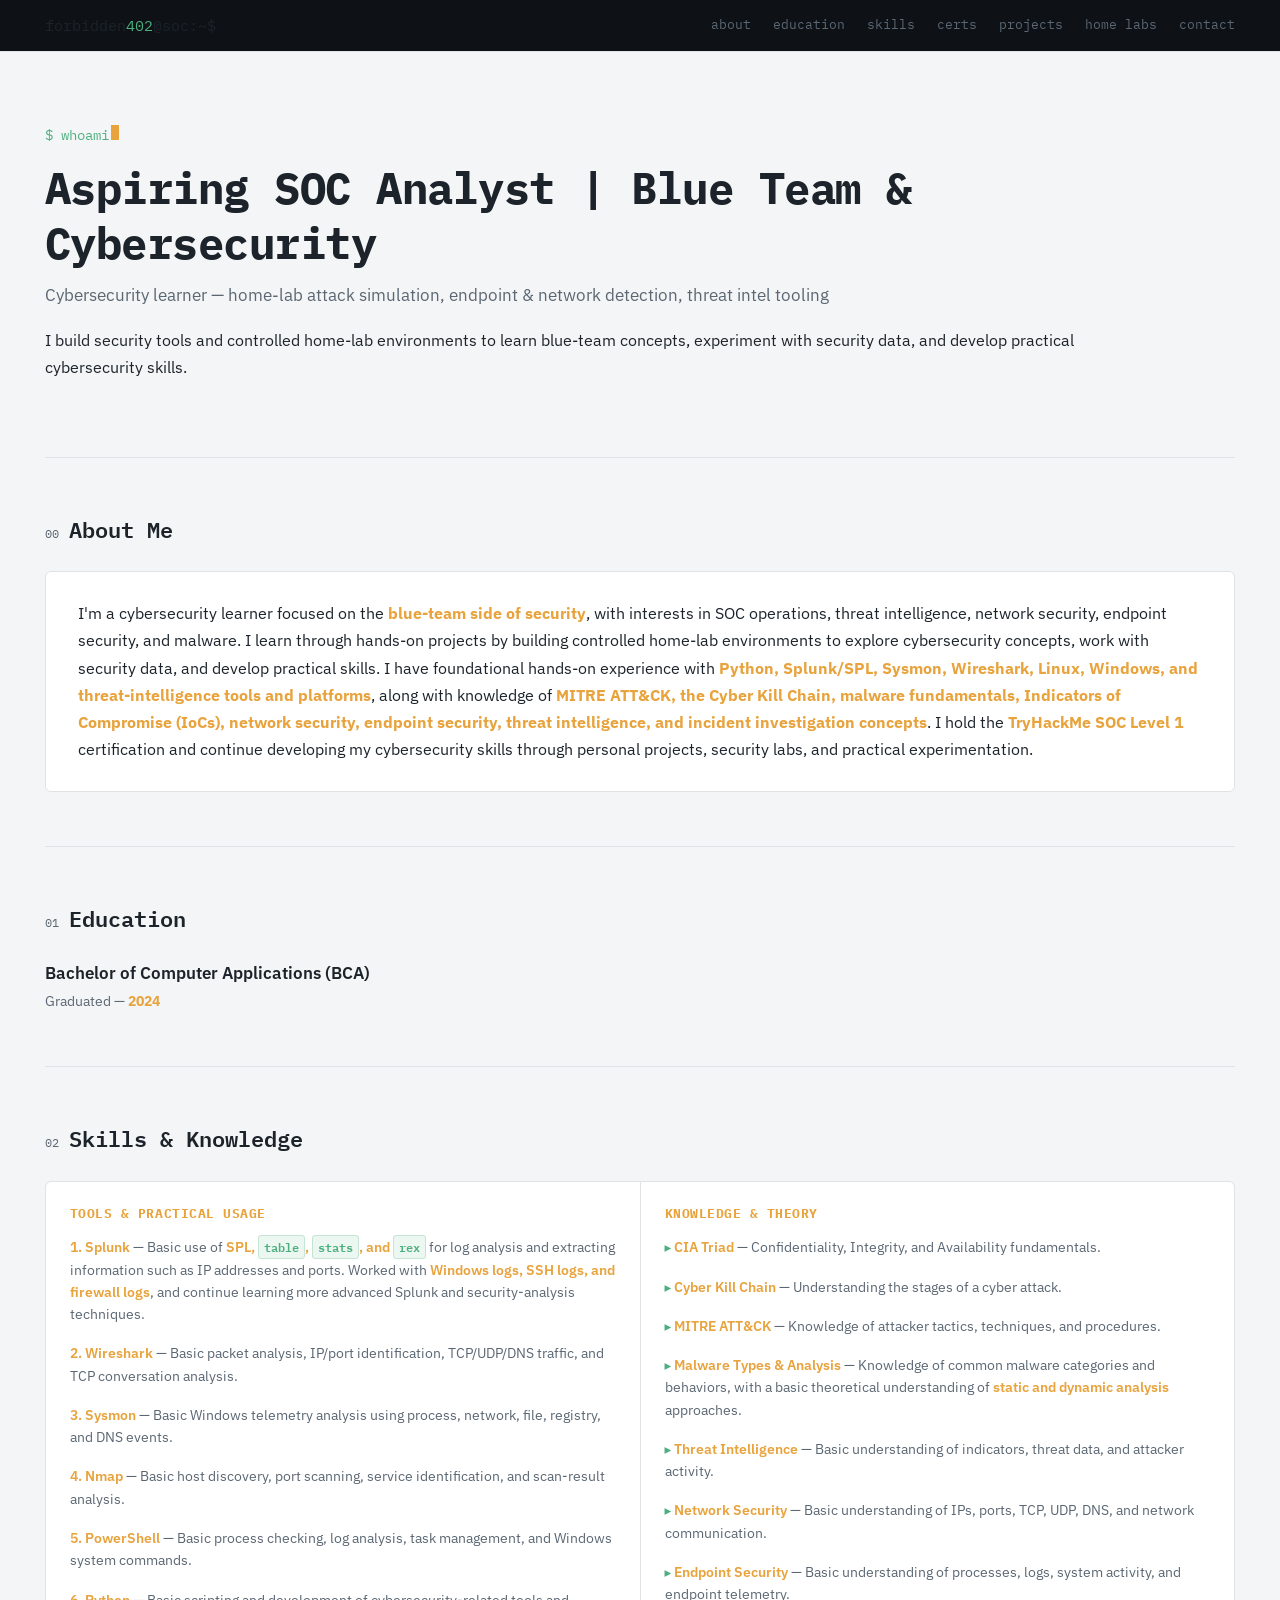
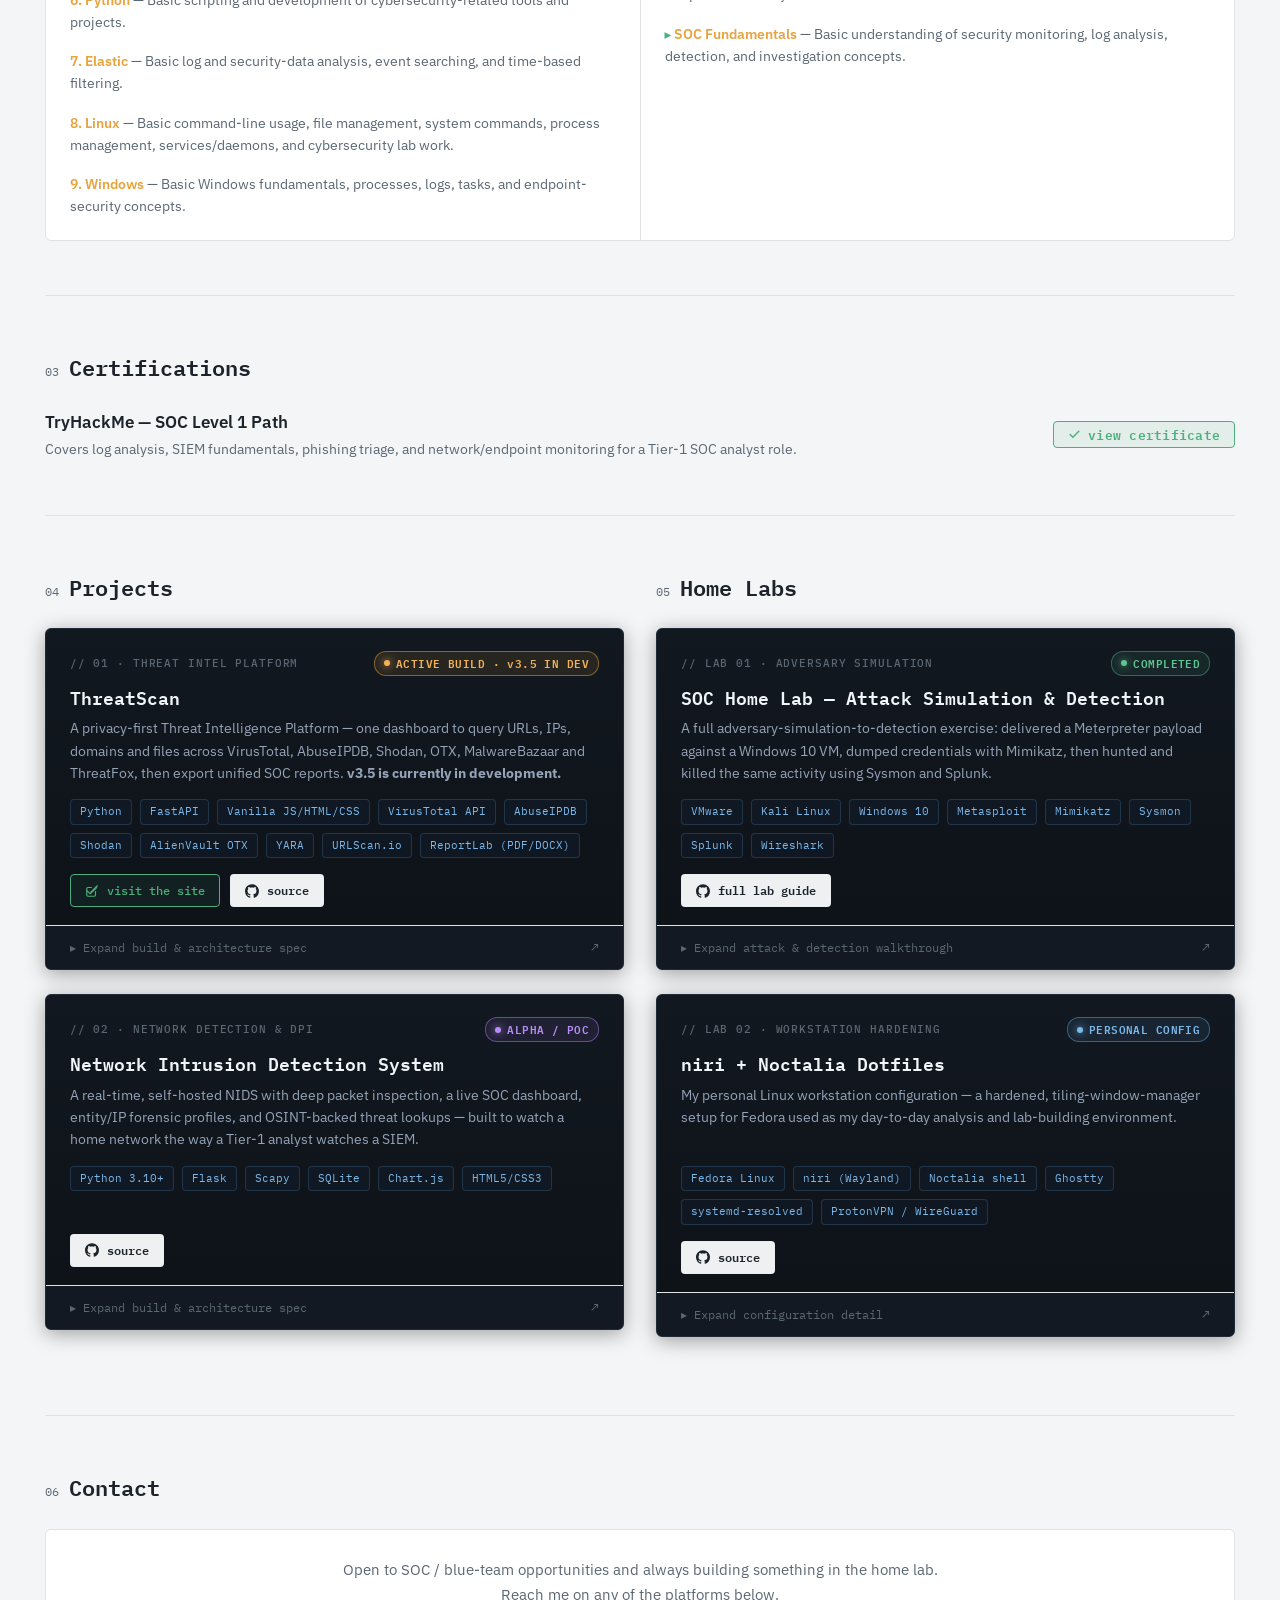
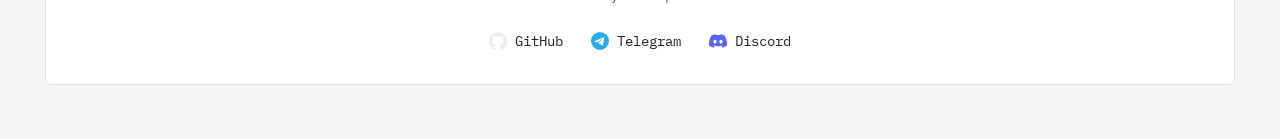
==== index.html @ 39fcb155 "Update hero title to Aspiring SOC Analyst | Blue Team & Cybersecurity" ====
<!DOCTYPE html>
<html lang="en">
<head>
<meta charset="UTF-8">
<meta name="viewport" content="width=device-width, initial-scale=1, viewport-fit=cover">
<title>forbidden402 — SOC / Cybersecurity Portfolio</title>
<link rel="icon" type="image/svg+xml" href="/static/favicon.svg">
<link rel="alternate icon" href="data:image/svg+xml,<svg xmlns=%22http://www.w3.org/2000/svg%22 viewBox=%220 0 100 100%22><text y=%22.9em%22 font-size=%2290%22>🛡️</text></svg>">
<link rel="preconnect" href="https://fonts.googleapis.com">
<link rel="preconnect" href="https://fonts.gstatic.com" crossorigin>
<link href="https://fonts.googleapis.com/css2?family=IBM+Plex+Mono:wght@400;500;600;700&family=IBM+Plex+Sans:wght@400;500;600;700&display=swap" rel="stylesheet" fetchpriority="high">
<link rel="stylesheet" href="/static/style.css?v=3.5" fetchpriority="high">
</head>
<body>

<!-- SIDEBAR OVERLAY (mobile) -->
<div class="sidebar-overlay" id="sidebar-overlay" aria-hidden="true"></div>

<!-- SIDEBAR DRAWER (mobile) -->
<nav class="sidebar" id="sidebar" aria-label="Mobile navigation" aria-hidden="true">
  <div class="sidebar-header">
    <span class="sidebar-sec-label">// NAVIGATION</span>
    <button class="sidebar-close" id="sidebar-close" aria-label="Go back">
      <svg width="13" height="13" viewBox="0 0 24 24" fill="none" stroke="currentColor" stroke-width="2.5" stroke-linecap="round" stroke-linejoin="round" aria-hidden="true"><line x1="19" y1="12" x2="5" y2="12"></line><polyline points="12 19 5 12 12 5"></polyline></svg>
      <span>back</span>
    </button>
  </div>
  <div class="sidebar-nav">
    <a href="#about" class="sidebar-link">
      <span class="sidebar-num">00</span>about
    </a>
    <a href="#education" class="sidebar-link">
      <span class="sidebar-num">01</span>education
    </a>
    <a href="#skills" class="sidebar-link">
      <span class="sidebar-num">02</span>skills
    </a>
    <a href="#certs" class="sidebar-link">
      <span class="sidebar-num">03</span>certs
    </a>
    <a href="#projects" class="sidebar-link">
      <span class="sidebar-num">04</span>projects
    </a>
    <a href="#homelabs" class="sidebar-link">
      <span class="sidebar-num">05</span>home labs
    </a>
    <a href="#contact" class="sidebar-link">
      <span class="sidebar-num">06</span>contact
    </a>
  </div>
  <div class="sidebar-footer">
    <span class="sidebar-hint">$ navigate --section</span>
  </div>
</nav>

<div class="topbar">
  <div class="topbar-in">
    <!-- Hamburger/back button — left side, only visible on mobile -->
    <button class="hamburger" id="hamburger-btn" aria-label="Open menu" aria-expanded="false">
      <span></span><span></span><span></span>
    </button>
    <div class="brand">forbidden<span>402</span>@soc:~$</div>
    <nav class="nav">
      <a href="#about">about</a>
      <a href="#education">education</a>
      <a href="#skills">skills</a>
      <a href="#certs">certs</a>
      <a href="#projects">projects</a>
      <a href="#homelabs">home labs</a>
      <a href="#contact">contact</a>
    </nav>
  </div>
</div>

<div class="wrap">

  <!-- HERO -->
  <section class="hero" style="border-bottom:1px solid var(--line)">
    <div class="prompt-line">$ whoami<span class="cursor"></span></div>
    <h1>Aspiring SOC Analyst | Blue Team &amp; Cybersecurity</h1>
    <div class="role">Cybersecurity learner — home-lab attack simulation, endpoint &amp; network detection, threat intel tooling</div>
    <p class="tagline">I build security tools and controlled home-lab environments to learn blue-team concepts, experiment with security data, and develop practical cybersecurity skills.</p>
  </section>

  <!-- 00 ABOUT -->
  <section id="about">
    <div class="sec-head"><span class="sec-tag">00</span><h2>About Me</h2></div>
    <div class="about-card">
      <p class="about-p">I'm a cybersecurity learner focused on the <strong>blue-team side of security</strong>, with interests in SOC operations, threat intelligence, network security, endpoint security, and malware. I learn through hands-on projects by building controlled home-lab environments to explore cybersecurity concepts, work with security data, and develop practical skills. I have foundational hands-on experience with <strong>Python, Splunk/SPL, Sysmon, Wireshark, Linux, Windows, and threat-intelligence tools and platforms</strong>, along with knowledge of <strong>MITRE ATT&amp;CK, the Cyber Kill Chain, malware fundamentals, Indicators of Compromise (IoCs), network security, endpoint security, threat intelligence, and incident investigation concepts</strong>. I hold the <strong>TryHackMe SOC Level 1</strong> certification and continue developing my cybersecurity skills through personal projects, security labs, and practical experimentation.</p>
    </div>
  </section>

  <!-- 01 EDUCATION -->
  <section id="education">
    <div class="sec-head"><span class="sec-tag">01</span><h2>Education</h2></div>
    <div class="cert-row">
      <div class="cert-info">
        <div class="cname">Bachelor of Computer Applications (BCA)</div>
        <div class="cdesc">Graduated — <strong>2024</strong></div>
      </div>
    </div>
  </section>

  <!-- 02 SKILLS -->
  <section id="skills">
    <div class="sec-head"><span class="sec-tag">02</span><h2>Skills &amp; Knowledge</h2></div>
    <div class="skill-grid">
      <div class="skill-cat">
        <h3>TOOLS &amp; PRACTICAL USAGE</h3>
        <ul class="tool-list">
          <li><strong>1. Splunk</strong> — Basic use of <strong>SPL, <code>table</code>, <code>stats</code>, and <code>rex</code></strong> for log analysis and extracting information such as IP addresses and ports. Worked with <strong>Windows logs, SSH logs, and firewall logs</strong>, and continue learning more advanced Splunk and security-analysis techniques.</li>
          <li><strong>2. Wireshark</strong> — Basic packet analysis, IP/port identification, TCP/UDP/DNS traffic, and TCP conversation analysis.</li>
          <li><strong>3. Sysmon</strong> — Basic Windows telemetry analysis using process, network, file, registry, and DNS events.</li>
          <li><strong>4. Nmap</strong> — Basic host discovery, port scanning, service identification, and scan-result analysis.</li>
          <li><strong>5. PowerShell</strong> — Basic process checking, log analysis, task management, and Windows system commands.</li>
          <li><strong>6. Python</strong> — Basic scripting and development of cybersecurity-related tools and projects.</li>
          <li><strong>7. Elastic</strong> — Basic log and security-data analysis, event searching, and time-based filtering.</li>
          <li><strong>8. Linux</strong> — Basic command-line usage, file management, system commands, process management, services/daemons, and cybersecurity lab work.</li>
          <li><strong>9. Windows</strong> — Basic Windows fundamentals, processes, logs, tasks, and endpoint-security concepts.</li>
        </ul>
      </div>
      <div class="skill-cat">
        <h3>KNOWLEDGE &amp; THEORY</h3>
        <ul class="theory-list">
          <li><strong>CIA Triad</strong> — Confidentiality, Integrity, and Availability fundamentals.</li>
          <li><strong>Cyber Kill Chain</strong> — Understanding the stages of a cyber attack.</li>
          <li><strong>MITRE ATT&amp;CK</strong> — Knowledge of attacker tactics, techniques, and procedures.</li>
          <li><strong>Malware Types &amp; Analysis</strong> — Knowledge of common malware categories and behaviors, with a basic theoretical understanding of <strong>static and dynamic analysis</strong> approaches.</li>
          <li><strong>Threat Intelligence</strong> — Basic understanding of indicators, threat data, and attacker activity.</li>
          <li><strong>Network Security</strong> — Basic understanding of IPs, ports, TCP, UDP, DNS, and network communication.</li>
          <li><strong>Endpoint Security</strong> — Basic understanding of processes, logs, system activity, and endpoint telemetry.</li>
          <li><strong>SOC Fundamentals</strong> — Basic understanding of security monitoring, log analysis, detection, and investigation concepts.</li>
        </ul>
      </div>
    </div>
  </section>

  <!-- 03 CERTS -->
  <section id="certs">
    <div class="sec-head"><span class="sec-tag">03</span><h2>Certifications</h2></div>
    <div class="cert-row">
      <div class="cert-info">
        <div class="cname">TryHackMe — SOC Level 1 Path</div>
        <div class="cdesc">Covers log analysis, SIEM fundamentals, phishing triage, and network/endpoint monitoring for a Tier-1 SOC analyst role.</div>
      </div>
      <div class="cert-actions">
        <a class="btn-cert" href="https://tryhackme.com/certificate/THM-BOBFF5XOHL" target="_blank" rel="noopener">
          <svg width="13" height="13" viewBox="0 0 24 24" fill="none" stroke="currentColor" stroke-width="2.5" stroke-linecap="round" stroke-linejoin="round" aria-hidden="true"><polyline points="20 6 9 17 4 12"></polyline></svg>
          view certificate
        </a>
      </div>
    </div>
  </section>

  <!-- 04 PROJECTS & 05 HOME LABS (SIDE BY SIDE GRID) -->
  <section class="work-section">
    <div class="work-grid">

      <!-- Column 1: Projects -->
      <div class="work-col" id="projects">
        <div class="sec-head"><span class="sec-tag">04</span><h2>Projects</h2></div>

        <!-- ThreatScan -->
        <article class="proj">
          <div class="proj-head">
            <div class="proj-meta-row">
              <span class="proj-tag">// 01 · THREAT INTEL PLATFORM</span>
              <span class="proj-status status-active"><span class="status-pulse"></span>ACTIVE BUILD · v3.5 IN DEV</span>
            </div>
            <div class="proj-title">ThreatScan</div>
            <div class="proj-desc">A privacy-first Threat Intelligence Platform — one dashboard to query URLs, IPs, domains and files across VirusTotal, AbuseIPDB, Shodan, OTX, MalwareBazaar and ThreatFox, then export unified SOC reports. <strong>v3.5 is currently in development.</strong></div>
          </div>
          <div class="stack-row">
            <span class="chip">Python</span><span class="chip">FastAPI</span><span class="chip">Vanilla JS/HTML/CSS</span>
            <span class="chip">VirusTotal API</span><span class="chip">AbuseIPDB</span><span class="chip">Shodan</span>
            <span class="chip">AlienVault OTX</span><span class="chip">YARA</span><span class="chip">URLScan.io</span>
            <span class="chip">ReportLab (PDF/DOCX)</span>
          </div>
          <div class="proj-links">
            <a class="btn-live" href="https://threat-intelligence-7eza.onrender.com/" target="_blank" rel="noopener">
              <svg class="btn-icon" viewBox="0 0 24 24" fill="none" stroke="currentColor" stroke-width="2" stroke-linecap="round" stroke-linejoin="round" aria-hidden="true"><path d="M18 13v6a2 2 0 0 1-2 2H5a2 2 0 0 1-2-2V8a2 2 0 0 1 2-2h6"></path><polyline points="20 6 9 17 4 12"></polyline><line x1="10" y1="14" x2="21" y2="3"></line></svg>
              visit the site
            </a>
            <a class="btn-source" href="https://github.com/forbidden402/Threat-Intelligence" target="_blank" rel="noopener">
              <svg class="btn-icon" viewBox="0 0 24 24" fill="currentColor" aria-hidden="true"><path d="M12 .297c-6.63 0-12 5.373-12 12 0 5.303 3.438 9.8 8.205 11.385.6.113.82-.258.82-.577 0-.285-.01-1.04-.015-2.04-3.338.724-4.042-1.61-4.042-1.61-.546-1.385-1.335-1.755-1.335-1.755-1.087-.744.084-.729.084-.729 1.205.084 1.838 1.236 1.838 1.236 1.07 1.835 2.809 1.305 3.495.998.108-.776.417-1.305.76-1.605-2.665-.3-5.466-1.332-5.466-5.93 0-1.31.465-2.38 1.235-3.22-.135-.303-.54-1.523.105-3.176 0 0 1.005-.322 3.3 1.23.96-.267 1.98-.399 3-.405 1.02.006 2.04.138 3 .405 2.28-1.552 3.285-1.23 3.285-1.23.645 1.653.24 2.873.12 3.176.765.84 1.23 1.91 1.23 3.22 0 4.61-2.805 5.625-5.475 5.92.42.36.81 1.096.81 2.22 0 1.606-.015 2.896-.015 3.286 0 .315.21.69.825.57C20.565 22.092 24 17.592 24 12.297c0-6.627-5.373-12-12-12"/></svg>
              source
            </a>
          </div>
          <button class="toggle-btn" data-target="d1">
            <span>▸ Expand build &amp; architecture spec</span>
            <span class="btn-arrow">↗</span>
          </button>
          <div class="proj-detail" id="d1">
            <h4>WHAT IT DOES</h4>
            <p>ThreatScan is a unified TIP for SOC analysts and incident responders. It runs four analysis engines from one dashboard: a <strong>URL Analyzer</strong> for phishing/malicious link triage and dynamic URLScan.io sandbox analysis, an <strong>Infrastructure Analyzer</strong> for IP/DNS/domain perimeter checks and Shodan/AbuseIPDB intelligence, a <strong>File &amp; Hash Analyzer</strong> for uploads up to 32MB with local YARA matching, MD5/SHA256 hashing, and MalwareBazaar/ThreatFox IOC verification, and a <strong>Reports</strong> module that consolidates scan telemetry into exportable PDF/DOCX records.</p>
            <h4>HOW I BUILT IT</h4>
            <p>Built with a modular FastAPI backend orchestrating dedicated engines for URL inspection, infrastructure profiling, file and hash analysis, threat-feed polling (URLhaus, Feodo Tracker, OpenPhish), and automated report exports (ReportLab, python-docx). Frontend is dependency-free vanilla HTML/CSS/JS calling FastAPI endpoints with per-request header-based key delivery.</p>
            <h4>PRIVACY / SECURITY MODEL</h4>
            <p>Built zero-trust and ephemeral: user sessions, cached scan data, and temporary files are automatically wiped 24 hours after creation. Third-party API keys (VirusTotal, AbuseIPDB, Shodan) live strictly in the client's local storage and travel temporarily via <code>X-Api-Keys</code> request headers — never written to server disk.</p>
            <h4>VERSIONING &amp; ROADMAP</h4>
            <p><strong>v3.5 is currently in active development</strong> — expanding on the v2.1 baseline with upgraded intelligence feeds, deeper telemetry correlation, and automated SOC investigation summaries.</p>
          </div>
        </article>

        <!-- NIDS -->
        <article class="proj">
          <div class="proj-head">
            <div class="proj-meta-row">
              <span class="proj-tag">// 02 · NETWORK DETECTION &amp; DPI</span>
              <span class="proj-status status-alpha"><span class="status-pulse"></span>ALPHA / POC</span>
            </div>
            <div class="proj-title">Network Intrusion Detection System</div>
            <div class="proj-desc">A real-time, self-hosted NIDS with deep packet inspection, a live SOC dashboard, entity/IP forensic profiles, and OSINT-backed threat lookups — built to watch a home network the way a Tier-1 analyst watches a SIEM.</div>
          </div>
          <div class="stack-row">
            <span class="chip">Python 3.10+</span><span class="chip">Flask</span><span class="chip">Scapy</span>
            <span class="chip">SQLite</span><span class="chip">Chart.js</span><span class="chip">HTML5/CSS3</span>
          </div>
          <div class="proj-links">
            <a class="btn-source" href="https://github.com/forbidden402/Network-Intrusion-Detection-System" target="_blank" rel="noopener">
              <svg class="btn-icon" viewBox="0 0 24 24" fill="currentColor" aria-hidden="true"><path d="M12 .297c-6.63 0-12 5.373-12 12 0 5.303 3.438 9.8 8.205 11.385.6.113.82-.258.82-.577 0-.285-.01-1.04-.015-2.04-3.338.724-4.042-1.61-4.042-1.61-.546-1.385-1.335-1.755-1.335-1.755-1.087-.744.084-.729.084-.729 1.205.084 1.838 1.236 1.838 1.236 1.07 1.835 2.809 1.305 3.495.998.108-.776.417-1.305.76-1.605-2.665-.3-5.466-1.332-5.466-5.93 0-1.31.465-2.38 1.235-3.22-.135-.303-.54-1.523.105-3.176 0 0 1.005-.322 3.3 1.23.96-.267 1.98-.399 3-.405 1.02.006 2.04.138 3 .405 2.28-1.552 3.285-1.23 3.285-1.23.645 1.653.24 2.873.12 3.176.765.84 1.23 1.91 1.23 3.22 0 4.61-2.805 5.625-5.475 5.92.42.36.81 1.096.81 2.22 0 1.606-.015 2.896-.015 3.286 0 .315.21.69.825.57C20.565 22.092 24 17.592 24 12.297c0-6.627-5.373-12-12-12"/></svg>
              source
            </a>
          </div>
          <button class="toggle-btn" data-target="d2">
            <span>▸ Expand build &amp; architecture spec</span>
            <span class="btn-arrow">↗</span>
          </button>
          <div class="proj-detail" id="d2">
            <h4>WHAT IT DOES</h4>
            <p>Monitors a live network segment and flags suspicious activity in real time. Ships with a live telemetry dashboard, network topology map, per-IP forensic entity profiles, threat-intel IP lookup, and CSV export for SIEM ingestion.</p>
            <h4>THE DETECTION ENGINE</h4>
            <ul>
              <li><strong>Capture (L2–L3):</strong> raw frames via Scapy with optional promiscuous mode.</li>
              <li><strong>Dissection (L4):</strong> TCP/UDP/ICMP headers parsed for port-based anomalies — stealth scans and sensitive-port access flagged here.</li>
              <li><strong>Inspection (L7):</strong> application payload opened to extract DNS queries, HTTP URIs, ICMP content — real DPI, not just header stats.</li>
              <li>Every IP gets its own entity profile: geolocation, ISP, abuse score, risk level, and full telemetry history.</li>
            </ul>
            <h4>LIMITATIONS</h4>
            <p>Can't inspect TLS payloads without SSL-stripping, needs root for raw sockets, throughput bound by host CPU — scoped to LAN / home-lab monitoring.</p>
          </div>
        </article>
      </div>

      <!-- Column 2: Home Labs -->
      <div class="work-col" id="homelabs">
        <div class="sec-head"><span class="sec-tag">05</span><h2>Home Labs</h2></div>

        <!-- Home Lab -->
        <article class="proj">
          <div class="proj-head">
            <div class="proj-meta-row">
              <span class="proj-tag">// LAB 01 · ADVERSARY SIMULATION</span>
              <span class="proj-status status-completed"><span class="status-pulse"></span>COMPLETED</span>
            </div>
            <div class="proj-title">SOC Home Lab — Attack Simulation &amp; Detection</div>
            <div class="proj-desc">A full adversary-simulation-to-detection exercise: delivered a Meterpreter payload against a Windows 10 VM, dumped credentials with Mimikatz, then hunted and killed the same activity using Sysmon and Splunk.</div>
          </div>
          <div class="stack-row">
            <span class="chip">VMware</span><span class="chip">Kali Linux</span><span class="chip">Windows 10</span>
            <span class="chip">Metasploit</span><span class="chip">Mimikatz</span><span class="chip">Sysmon</span>
            <span class="chip">Splunk</span><span class="chip">Wireshark</span>
          </div>
          <div class="proj-links">
            <a class="btn-source" href="https://github.com/forbidden402/SOC-Home_lab-s" target="_blank" rel="noopener">
              <svg class="btn-icon" viewBox="0 0 24 24" fill="currentColor" aria-hidden="true"><path d="M12 .297c-6.63 0-12 5.373-12 12 0 5.303 3.438 9.8 8.205 11.385.6.113.82-.258.82-.577 0-.285-.01-1.04-.015-2.04-3.338.724-4.042-1.61-4.042-1.61-.546-1.385-1.335-1.755-1.335-1.755-1.087-.744.084-.729.084-.729 1.205.084 1.838 1.236 1.838 1.236 1.07 1.835 2.809 1.305 3.495.998.108-.776.417-1.305.76-1.605-2.665-.3-5.466-1.332-5.466-5.93 0-1.31.465-2.38 1.235-3.22-.135-.303-.54-1.523.105-3.176 0 0 1.005-.322 3.3 1.23.96-.267 1.98-.399 3-.405 1.02.006 2.04.138 3 .405 2.28-1.552 3.285-1.23 3.285-1.23.645 1.653.24 2.873.12 3.176.765.84 1.23 1.91 1.23 3.22 0 4.61-2.805 5.625-5.475 5.92.42.36.81 1.096.81 2.22 0 1.606-.015 2.896-.015 3.286 0 .315.21.69.825.57C20.565 22.092 24 17.592 24 12.297c0-6.627-5.373-12-12-12"/></svg>
              full lab guide
            </a>
          </div>
          <button class="toggle-btn" data-target="d3">
            <span>▸ Expand attack &amp; detection walkthrough</span>
            <span class="btn-arrow">↗</span>
          </button>
          <div class="proj-detail" id="d3">
            <h4>ENVIRONMENT</h4>
            <table class="ioc-table">
              <tr><td>Attacker</td><td>Kali Linux — Python3 http.server, Metasploit v6.5.3-dev</td></tr>
              <tr><td>Victim</td><td>Windows 10 Pro Build 19045, VMware Virtual Platform</td></tr>
              <tr><td>Payload</td><td>stageless.exe — x64 Meterpreter reverse-TCP, stageless</td></tr>
              <tr><td>C2 port</td><td>4444 (windows/x64/meterpreter_reverse_tcp)</td></tr>
              <tr><td>Delivery port</td><td>8080 (Python http.server)</td></tr>
            </table>
            <h4>DETECTION — HOW I FOUND IT</h4>
            <ul>
              <li><strong>Sysmon Event ID 15</strong> — Edge tagged the download with Zone.Identifier ADS, ZoneId=3.</li>
              <li><strong>Sysmon Event ID 1</strong> — rebuilt process tree: <code>explorer.exe → stageless.exe → cmd.exe</code>.</li>
              <li><strong>Sysmon Event ID 3/22</strong> — confirmed reverse-TCP callback to Kali IP on port 4444.</li>
              <li><strong>Sysmon Event ID 11</strong> — caught <code>stageless.exe</code> writing <code>mimikatz.exe</code> into <code>C:\Users\Public</code>.</li>
              <li><strong>VirusTotal</strong> — flagged by 45/71 vendors.</li>
            </ul>
            <h4>KEY IOCs</h4>
            <table class="ioc-table">
              <tr><td>SHA256</td><td>DB33E46C6ADFC98F5D834F727C087E112BBFA9CBAA805458D127387BE01E97</td></tr>
              <tr><td>Delivery URL</td><td>http://192.168.133.142:8080/stageless.exe</td></tr>
              <tr><td>C2</td><td>192.168.133.142:4444</td></tr>
              <tr><td>Dropped tool</td><td>C:\Users\Public\mimikatz.exe</td></tr>
            </table>
          </div>
        </article>

        <!-- Dotfiles & Fedora config -->
        <article class="proj">
          <div class="proj-head">
            <div class="proj-meta-row">
              <span class="proj-tag">// LAB 02 · WORKSTATION HARDENING</span>
              <span class="proj-status status-config"><span class="status-pulse"></span>PERSONAL CONFIG</span>
            </div>
            <div class="proj-title">niri + Noctalia Dotfiles</div>
            <div class="proj-desc">My personal Linux workstation configuration — a hardened, tiling-window-manager setup for Fedora used as my day-to-day analysis and lab-building environment.</div>
          </div>
          <div class="stack-row">
            <span class="chip">Fedora Linux</span><span class="chip">niri (Wayland)</span><span class="chip">Noctalia shell</span>
            <span class="chip">Ghostty</span><span class="chip">systemd-resolved</span><span class="chip">ProtonVPN / WireGuard</span>
          </div>
          <div class="proj-links">
            <a class="btn-source" href="https://github.com/forbidden402/niri_V4_noctalia-dotfiles" target="_blank" rel="noopener">
              <svg class="btn-icon" viewBox="0 0 24 24" fill="currentColor" aria-hidden="true"><path d="M12 .297c-6.63 0-12 5.373-12 12 0 5.303 3.438 9.8 8.205 11.385.6.113.82-.258.82-.577 0-.285-.01-1.04-.015-2.04-3.338.724-4.042-1.61-4.042-1.61-.546-1.385-1.335-1.755-1.335-1.755-1.087-.744.084-.729.084-.729 1.205.084 1.838 1.236 1.838 1.236 1.07 1.835 2.809 1.305 3.495.998.108-.776.417-1.305.76-1.605-2.665-.3-5.466-1.332-5.466-5.93 0-1.31.465-2.38 1.235-3.22-.135-.303-.54-1.523.105-3.176 0 0 1.005-.322 3.3 1.23.96-.267 1.98-.399 3-.405 1.02.006 2.04.138 3 .405 2.28-1.552 3.285-1.23 3.285-1.23.645 1.653.24 2.873.12 3.176.765.84 1.23 1.91 1.23 3.22 0 4.61-2.805 5.625-5.475 5.92.42.36.81 1.096.81 2.22 0 1.606-.015 2.896-.015 3.286 0 .315.21.69.825.57C20.565 22.092 24 17.592 24 12.297c0-6.627-5.373-12-12-12"/></svg>
              source
            </a>
          </div>
          <button class="toggle-btn" data-target="d4">
            <span>▸ Expand configuration detail</span>
            <span class="btn-arrow">↗</span>
          </button>
          <div class="proj-detail" id="d4">
            <h4>WHAT IT IS</h4>
            <p>Full dotfiles for Fedora running <strong>niri</strong> (scrollable-tiling Wayland compositor), <strong>Noctalia</strong> shell, <strong>Ghostty</strong> terminal, fastfetch, Bibata cursors — the environment I actually work and build labs in.</p>
            <h4>NETWORK HARDENING</h4>
            <ul>
              <li><strong>DNS-over-TLS:</strong> systemd-resolved with Quad9 primary, Cloudflare fallback.</li>
              <li><strong>ProtonVPN fix:</strong> NetworkManager dispatcher script sets MTU 1400 + 25s WireGuard keepalive on <code>proton0</code>.</li>
            </ul>
          </div>
        </article>
      </div>

    </div>
  </section>

  <!-- 06 CONTACT -->
  <section id="contact" style="border-bottom:none">
    <div class="sec-head"><span class="sec-tag">06</span><h2>Contact</h2></div>
    <div class="contact-box">
      <p>Open to SOC / blue-team opportunities and always building something in the home lab. Reach me on any of the platforms below.</p>
      <div class="contact-links">
        <a class="contact-link contact-gh" href="https://github.com/forbidden402" target="_blank" rel="noopener">
          <svg class="contact-icon" viewBox="0 0 24 24" fill="currentColor" aria-hidden="true"><path d="M12 .297c-6.63 0-12 5.373-12 12 0 5.303 3.438 9.8 8.205 11.385.6.113.82-.258.82-.577 0-.285-.01-1.04-.015-2.04-3.338.724-4.042-1.61-4.042-1.61-.546-1.385-1.335-1.755-1.335-1.755-1.087-.744.084-.729.084-.729 1.205.084 1.838 1.236 1.838 1.236 1.07 1.835 2.809 1.305 3.495.998.108-.776.417-1.305.76-1.605-2.665-.3-5.466-1.332-5.466-5.93 0-1.31.465-2.38 1.235-3.22-.135-.303-.54-1.523.105-3.176 0 0 1.005-.322 3.3 1.23.96-.267 1.98-.399 3-.405 1.02.006 2.04.138 3 .405 2.28-1.552 3.285-1.23 3.285-1.23.645 1.653.24 2.873.12 3.176.765.84 1.23 1.91 1.23 3.22 0 4.61-2.805 5.625-5.475 5.92.42.36.81 1.096.81 2.22 0 1.606-.015 2.896-.015 3.286 0 .315.21.69.825.57C20.565 22.092 24 17.592 24 12.297c0-6.627-5.373-12-12-12"/></svg>
          <span>GitHub</span>
        </a>
        <a class="contact-link contact-tg" href="https://t.me/network_error403" target="_blank" rel="noopener">
          <svg class="contact-icon" viewBox="0 0 24 24" fill="currentColor" aria-hidden="true"><path d="M11.944 0A12 12 0 0 0 0 12a12 12 0 0 0 12 12 12 12 0 0 0 12-12A12 12 0 0 0 12 0a12 12 0 0 0-.056 0zm4.962 7.224c.1-.002.321.023.465.14a.506.506 0 0 1 .171.325c.016.093.036.306.02.472-.18 1.898-.962 6.502-1.36 8.627-.168.9-.499 1.201-.82 1.23-.696.065-1.225-.46-1.9-.902-1.056-.693-1.653-1.124-2.678-1.8-1.185-.78-.417-1.21.258-1.91.177-.184 3.247-2.977 3.307-3.23.007-.032.014-.15-.056-.212s-.174-.041-.249-.024c-.106.024-1.793 1.14-5.061 3.345-.48.33-.913.49-1.302.48-.428-.008-1.252-.241-1.865-.44-.752-.245-1.349-.374-1.297-.789.027-.216.325-.437.893-.663 3.498-1.524 5.83-2.529 6.998-3.014 3.332-1.386 4.025-1.627 4.476-1.635z"/></svg>
          <span>Telegram</span>
        </a>
        <a class="contact-link contact-dc" href="https://discord.com/users/1202244509967056957" target="_blank" rel="noopener">
          <svg class="contact-icon" viewBox="0 0 24 24" fill="currentColor" aria-hidden="true"><path d="M20.317 4.37a19.791 19.791 0 0 0-4.885-1.515.074.074 0 0 0-.079.037c-.21.375-.444.864-.608 1.25a18.27 18.27 0 0 0-5.487 0 12.64 12.64 0 0 0-.617-1.25.077.077 0 0 0-.079-.037A19.736 19.736 0 0 0 3.677 4.37a.07.07 0 0 0-.032.027C.533 9.046-.32 13.58.099 18.057c.002.022.015.04.032.054a19.9 19.9 0 0 0 5.993 3.03.078.078 0 0 0 .084-.028 14.09 14.09 0 0 0 1.226-1.994.076.076 0 0 0-.041-.106 13.107 13.107 0 0 1-1.872-.892.077.077 0 0 1-.008-.128 10.2 10.2 0 0 0 .372-.292.074.074 0 0 1 .077-.01c3.928 1.793 8.18 1.793 12.062 0a.074.074 0 0 1 .078.01c.12.098.246.198.373.292a.077.077 0 0 1-.006.127 12.299 12.299 0 0 1-1.873.892.077.077 0 0 0-.041.107c.36.698.772 1.362 1.225 1.993a.076.076 0 0 0 .084.028 19.839 19.839 0 0 0 6.002-3.03.078.078 0 0 0 .032-.054c.5-5.177-.838-9.674-3.549-13.66a.061.061 0 0 0-.031-.03zM8.02 15.33c-1.183 0-2.157-1.085-2.157-2.419 0-1.333.956-2.419 2.157-2.419 1.21 0 2.176 1.096 2.157 2.42 0 1.333-.956 2.418-2.157 2.418zm7.975 0c-1.183 0-2.157-1.085-2.157-2.419 0-1.333.955-2.419 2.157-2.419 1.21 0 2.176 1.096 2.157 2.42 0 1.333-.946 2.418-2.157 2.418z"/></svg>
          <span>Discord</span>
        </a>
      </div>
    </div>
  </section>

</div>

<!-- SPEC & DETAIL INSPECTOR MODAL -->
<div class="modal-backdrop" id="detail-modal" aria-hidden="true" role="dialog" aria-modal="true">
  <div class="modal-box">
    <div class="modal-header">
      <div class="modal-title-group">
        <span class="modal-sec-tag">// SPEC INSPECTION</span>
        <div class="modal-title" id="modal-title"></div>
        <span class="modal-status" id="modal-status"></span>
      </div>
      <button class="modal-close" id="modal-close-btn" aria-label="Close modal">✕ ESC</button>
    </div>
    <div class="modal-body" id="modal-body"></div>
  </div>
</div>

<script src="/static/script.js" defer fetchpriority="low"></script>
</body>
</html>
---- static/style.css ----
:root{
  --bg:#0a0e13; --panel:#10161d; --panel2:#141b23; --line:#232d37;
  --text:#dbe4ea; --muted:#7c8a97; --amber:#e8a33d; --green:#4caf7d;
  --red:#d6584f; --blue:#5b9fd6;
  --topbar-h:52px;
  box-sizing:border-box;
  padding-top:env(safe-area-inset-top,0px);
  padding-bottom:env(safe-area-inset-bottom,0px);
}
*,*::before,*::after{box-sizing:inherit;margin:0;padding:0}
html{
  scroll-behavior:smooth;
  scroll-padding-top:calc(var(--topbar-h) + 16px);
  overflow-x:hidden;
}
body{
  background:var(--bg);
  color:var(--text);
  font-family:'IBM Plex Sans',system-ui,-apple-system,sans-serif;
  font-size:16px;
  line-height:1.6;
  min-height:100%;
  overflow-x:hidden;
  position:relative;
  width:100%;
}
.mono{font-family:'IBM Plex Mono',ui-monospace,monospace}
::selection{background:var(--amber);color:#0a0e13}
a{color:var(--amber);text-decoration:none}
a:hover{text-decoration:underline}
:focus-visible{outline:2px solid var(--amber);outline-offset:2px}

/* RESPONSIVE CONTAINER */
.wrap{
  width:100%;
  max-width:1440px;
  margin:0 auto;
  padding:0 clamp(16px, 3.5vw, 64px);
  padding-top:var(--topbar-h) !important;    /* offset for fixed topbar */
}
.topbar{
  position:fixed !important;
  top:0;
  left:0;
  right:0;
  height:var(--topbar-h);
  z-index:70;          /* always above sidebar drawer and overlay */
  background:rgba(10,14,19,.98);
  backdrop-filter:blur(8px);
  border-bottom:1px solid var(--line);
  width:100%;
}
.topbar-in{
  width:100%;
  height:100%;
  max-width:1440px;
  margin:0 auto;
  padding:0 clamp(16px, 3.5vw, 64px);
  display:flex;
  justify-content:space-between;
  align-items:center;
}
.brand{font-family:'IBM Plex Mono';font-size:15px;color:var(--text);white-space:nowrap}
.brand span{color:var(--green)}
.nav{display:flex;gap:22px;font-family:'IBM Plex Mono';font-size:13px}
.nav a{color:var(--muted);transition:color .15s ease}
.nav a:hover{color:var(--amber);text-decoration:none}

/* HAMBURGER / BACK-ARROW — hidden on desktop, shown on mobile */
.hamburger{
  display:none;
  flex-direction:column;
  justify-content:center;
  gap:5px;
  background:none;
  border:1px solid var(--line);
  border-radius:4px;
  padding:8px 10px;
  cursor:pointer;
  flex-shrink:0;
  transition:border-color .15s ease;
  order:-1; /* always first in flex row */
}
.hamburger:hover{border-color:var(--amber)}
.hamburger span{
  display:block;
  width:18px;
  height:2px;
  background:var(--text);
  border-radius:2px;
  transition:transform .22s ease, width .22s ease, background .15s ease;
  transform-origin:left center;
}
.hamburger:hover span{background:var(--amber)}

/* ← BACK ARROW state when sidebar is open */
.hamburger.is-open{
  border-color:var(--amber);
}
.hamburger.is-open span{
  background:var(--amber);
}
/* Top bar → upper diagonal of arrowhead */
.hamburger.is-open span:nth-child(1){
  width:11px;
  transform:rotate(-38deg) translate(1px, 1px);
}
/* Middle bar → horizontal shaft (unchanged width) */
.hamburger.is-open span:nth-child(2){
  width:18px;
  transform:none;
}
/* Bottom bar → lower diagonal of arrowhead */
.hamburger.is-open span:nth-child(3){
  width:11px;
  transform:rotate(38deg) translate(1px, -1px);
}

/* SIDEBAR OVERLAY */
.sidebar-overlay{
  display:none;
  position:fixed;
  top:var(--topbar-h);
  left:0;
  right:0;
  bottom:0;
  background:rgba(5,8,12,.72);
  backdrop-filter:blur(4px);
  z-index:60;
  opacity:0;
  transition:opacity .25s ease;
}
.sidebar-overlay.active{
  display:block;
  opacity:1;
}

/* SIDEBAR DRAWER */
.sidebar{
  position:fixed;
  top:var(--topbar-h);
  left:0;
  bottom:0;
  width:260px;
  height:calc(100vh - var(--topbar-h));
  height:calc(100dvh - var(--topbar-h));
  background:var(--panel);
  border-right:1px solid var(--line);
  z-index:65;
  display:flex;
  flex-direction:column;
  transform:translateX(-100%);
  transition:transform .25s cubic-bezier(.16,1,.3,1);
  will-change:transform;
}
.sidebar.open{
  transform:translateX(0);
}
.sidebar-header{
  height:var(--topbar-h);
  min-height:var(--topbar-h);
  display:flex;
  align-items:center;
  justify-content:space-between;
  padding:0 18px;
  border-bottom:1px solid var(--line);
  background:var(--panel2);
  flex-shrink:0;
}
.sidebar-sec-label{
  font-family:'IBM Plex Mono',monospace;
  font-size:11px;
  color:var(--green);
  letter-spacing:.08em;
}
.sidebar-close{
  background:rgba(232,163,61,.08);
  border:1px solid rgba(232,163,61,.3);
  border-radius:4px;
  color:var(--amber);
  font-size:12px;
  font-weight:500;
  padding:5px 10px;
  cursor:pointer;
  font-family:'IBM Plex Mono',monospace;
  display:inline-flex;
  align-items:center;
  gap:6px;
  transition:all .15s ease;
  line-height:1;
}
.sidebar-close:hover{
  background:var(--amber);
  color:#0a0e13;
  border-color:var(--amber);
}
.sidebar-nav{
  flex:1;
  padding:12px 0;
  overflow-y:auto;
}
.sidebar-link{
  display:flex;
  align-items:center;
  gap:14px;
  padding:13px 20px;
  font-family:'IBM Plex Mono';
  font-size:14px;
  color:var(--muted);
  text-decoration:none;
  border-left:3px solid transparent;
  transition:color .15s ease,background .15s ease,border-color .15s ease;
}
.sidebar-link:hover,
.sidebar-link:focus-visible{
  color:var(--amber);
  background:rgba(232,163,61,.06);
  border-left-color:var(--amber);
  text-decoration:none;
}
.sidebar-num{
  font-size:11px;
  color:var(--green);
  letter-spacing:.06em;
  min-width:22px;
}
.sidebar-footer{
  padding:14px 20px;
  border-top:1px solid var(--line);
  flex-shrink:0;
}
.sidebar-hint{
  font-family:'IBM Plex Mono';
  font-size:11px;
  color:var(--muted);
  opacity:.55;
}

/* HERO */
.hero{padding:72px 0 48px;border-bottom:1px solid var(--line)}
.prompt-line{font-family:'IBM Plex Mono';color:var(--green);font-size:14px;margin-bottom:14px}
.prompt-line .cursor{display:inline-block;width:8px;height:15px;background:var(--amber);margin-left:2px;animation:blink 1.1s steps(1) infinite}
@keyframes blink{50%{opacity:0}}
h1{font-family:'IBM Plex Mono';font-weight:700;font-size:clamp(24px,4vw,44px);letter-spacing:-.5px;margin-bottom:12px;line-height:1.25;word-break:break-word}
.role{font-size:16.5px;color:var(--muted);margin-bottom:18px}
.tagline{max-width:1100px;color:var(--text);font-size:16px;line-height:1.7;margin-bottom:28px}

.btn{border:1px solid var(--line);padding:9px 16px;color:var(--text);display:inline-block;transition:all .15s ease}
.btn:hover{border-color:var(--amber);text-decoration:none;color:var(--amber)}

/* SECTIONS */
section{padding:54px 0;border-bottom:1px solid var(--line)}
.sec-head{display:flex;align-items:baseline;gap:10px;margin-bottom:24px}
.sec-tag{font-family:'IBM Plex Mono';color:var(--muted);font-size:12px}
h2{font-family:'IBM Plex Mono';font-size:22px;font-weight:600}

/* ABOUT */
.about-card{border:1px solid var(--line);border-radius:6px;padding:28px 32px;background:var(--panel)}
.about-p{font-size:15.5px;color:var(--text);margin-bottom:14px;max-width:100%;line-height:1.75}
.about-p:last-child{margin-bottom:0}
.about-p strong{color:var(--amber)}

/* SKILLS & KNOWLEDGE 2-COL FULL WIDTH — UNIFORM BOX SIZE */
.skill-grid{display:grid;grid-template-columns:1fr 1fr;gap:1px;background:var(--line);border:1px solid var(--line);border-radius:6px;overflow:hidden}
.skill-cat{background:var(--panel);padding:22px 24px;min-height:160px;display:flex;flex-direction:column}
.skill-cat h3{font-family:'IBM Plex Mono';font-size:13px;color:var(--amber);margin-bottom:12px;letter-spacing:.04em}
.skill-cat ul{list-style:none;font-size:14px;color:var(--text);flex:1}

/* TOOL & THEORY LISTS */
.tool-list, .theory-list{list-style:none;padding:0;margin:0}
.tool-list li, .theory-list li{
  padding:8px 0;
  line-height:1.65;
  color:var(--muted);
  font-size:13.5px;
  border-bottom:1px solid rgba(255,255,255,.04);
}
.tool-list li:last-child, .theory-list li:last-child{border-bottom:none;padding-bottom:0}
.tool-list li:first-child, .theory-list li:first-child{padding-top:0}
.tool-list li::before{content:none !important}
.theory-list li::before{content:"▸ ";color:var(--green)}
.tool-list strong, .theory-list strong{color:var(--amber);font-weight:600}
.tool-list code{
  font-family:'IBM Plex Mono',monospace;
  font-size:12px;
  background:rgba(76,175,125,.1);
  color:var(--green);
  border:1px solid rgba(76,175,125,.25);
  padding:1px 5px;
  border-radius:3px;
}

/* CERTS & EDUCATION (NO BOX) */
#education, #certs{
  min-height:0;
}
.cert-row{
  display:flex;
  justify-content:space-between;
  align-items:center;
  border:none;
  background:transparent;
  padding:0;
  gap:16px;
  flex-wrap:wrap;
  min-height:0;
}
.cert-info{
  flex:1 1 auto;
  min-width:0;
  min-height:0;
}
.cert-row .cname{font-weight:600;font-size:16.5px;color:var(--text)}
.cert-row .cdesc{color:var(--muted);font-size:14px;margin-top:4px;line-height:1.55}
.cert-row .cdesc strong{color:var(--amber)}
.cert-actions{
  display:inline-flex;
  align-items:center;
  gap:12px;
  flex-shrink:0;
  min-height:0;
}
.badge{font-family:'IBM Plex Mono';font-size:11px;padding:5px 10px;border:1px solid var(--green);color:var(--green);white-space:nowrap;border-radius:4px;line-height:1}
.badge-edu{border-color:var(--amber);color:var(--amber);background:rgba(232,163,61,.08)}
.btn-cert{
  font-family:'IBM Plex Mono',monospace;
  font-size:12.5px;
  font-weight:600;
  letter-spacing:.02em;
  border:1px solid var(--green);
  border-radius:4px;
  padding:6px 14px;
  color:var(--green);
  background:rgba(76,175,125,.1);
  display:inline-flex;
  align-items:center;
  gap:7px;
  transition:all .18s ease;
  text-decoration:none;
  line-height:1;
  white-space:nowrap;
}
.btn-cert svg{
  width:13px;
  height:13px;
  flex-shrink:0;
  transition:transform .18s ease;
}
.btn-cert:hover{
  background:var(--green);
  color:#0a0e13;
  box-shadow:0 0 14px rgba(76,175,125,.35);
  text-decoration:none;
  transform:translateY(-1px);
}
.btn-cert:hover svg{
  transform:scale(1.1);
}

/* WORK GRID (PROJECTS & HOME LABS SIDE-BY-SIDE — UNIFORM BOX SIZES) */
.work-section{padding:54px 0;border-bottom:1px solid var(--line)}
.work-grid{display:grid;grid-template-columns:1fr 1fr;gap:32px;align-items:start}
.work-col{min-width:0}
.work-col .sec-head{min-height:36px;margin-bottom:22px;display:flex;align-items:baseline;gap:10px}

/* PROJECT CARDS — PROFESSIONAL ELEVATED CYBER AESTHETIC */
.proj{
  border:1px solid #1f2b37;
  border-radius:6px;
  margin-bottom:24px;
  background:linear-gradient(180deg, #121820 0%, #0d1217 100%);
  box-shadow:0 4px 20px rgba(0,0,0,.35);
  transition:transform .25s cubic-bezier(.16,1,.3,1),border-color .25s ease,box-shadow .25s ease;
  display:flex;
  flex-direction:column;
  min-height:330px;
  position:relative;
  overflow:hidden;
}
.proj::before{
  content:"";
  position:absolute;
  top:0;left:0;right:0;
  height:2px;
  background:linear-gradient(90deg,transparent,rgba(232,163,61,.45),transparent);
  opacity:0;
  transition:opacity .25s ease;
}
.proj:hover{
  transform:translateY(-4px);
  border-color:rgba(232,163,61,.45);
  box-shadow:0 16px 36px -8px rgba(0,0,0,.75),0 0 24px -4px rgba(232,163,61,.14);
}
.proj:hover::before{
  opacity:1;
}
.proj-head{
  padding:22px 24px 14px;
  display:flex;
  flex-direction:column;
  min-height:148px;
}
.proj-meta-row{
  display:flex;
  justify-content:space-between;
  align-items:center;
  gap:8px;
  margin-bottom:10px;
  flex-wrap:wrap;
}
.proj-tag{
  font-family:'IBM Plex Mono';
  font-size:11px;
  color:var(--muted);
  letter-spacing:.08em;
  font-weight:500;
}
.proj-title{
  font-family:'IBM Plex Mono';
  font-size:18px;
  font-weight:600;
  margin-bottom:8px;
  line-height:1.3;
  color:#f1f5f9;
  word-break:break-word;
}
.proj-status{
  font-family:'IBM Plex Mono';
  font-size:10.5px;
  font-weight:600;
  letter-spacing:.04em;
  padding:3px 9px;
  border-radius:12px;
  display:inline-flex;
  align-items:center;
  gap:6px;
  white-space:nowrap;
  height:fit-content;
}
.status-pulse{
  width:6px;
  height:6px;
  border-radius:50%;
  display:inline-block;
}
.status-active{
  border:1px solid rgba(232,163,61,.5);
  color:#f3b355;
  background:rgba(232,163,61,.1);
}
.status-active .status-pulse{
  background:#f3b355;
  box-shadow:0 0 8px #f3b355;
  animation:pulseAmber 2s infinite;
}
.status-completed{
  border:1px solid rgba(76,175,125,.5);
  color:#5ec791;
  background:rgba(76,175,125,.1);
}
.status-completed .status-pulse{
  background:#5ec791;
  box-shadow:0 0 8px #5ec791;
}
.status-alpha{
  border:1px solid rgba(168,120,240,.5);
  color:#b78ef7;
  background:rgba(168,120,240,.1);
}
.status-alpha .status-pulse{
  background:#b78ef7;
  box-shadow:0 0 8px #b78ef7;
}
.status-config{
  border:1px solid rgba(91,159,214,.5);
  color:#7cb9eb;
  background:rgba(91,159,214,.1);
}
.status-config .status-pulse{
  background:#7cb9eb;
  box-shadow:0 0 8px #7cb9eb;
}
@keyframes pulseAmber{
  0%{transform:scale(.9);opacity:.7}
  50%{transform:scale(1.2);opacity:1;box-shadow:0 0 10px #f3b355}
  100%{transform:scale(.9);opacity:.7}
}
.proj-desc{
  color:#94a3b8;
  font-size:14px;
  max-width:100%;
  line-height:1.6;
  min-height:68px;
}
.stack-row{
  display:flex;
  flex-wrap:wrap;
  gap:8px;
  padding:0 24px 16px;
  min-height:68px;
  align-content:flex-start;
}
.chip{
  font-family:'IBM Plex Mono';
  font-size:11px;
  color:#7cb9eb;
  background:rgba(16,27,39,.7);
  border:1px solid rgba(91,159,214,.22);
  padding:3px 9px;
  border-radius:4px;
  transition:all .15s ease;
}
.chip:hover{
  background:rgba(22,38,56,.95);
  border-color:rgba(91,159,214,.45);
  color:#b3d9f8;
}
.proj-links{
  padding:0 24px 18px;
  display:flex;
  flex-wrap:wrap;
  gap:10px;
  font-family:'IBM Plex Mono';
  font-size:12.5px;
  align-items:center;
  min-height:48px;
  margin-top:auto;
}
.btn-live{
  font-family:'IBM Plex Mono';
  font-size:12px;
  font-weight:500;
  border:1px solid var(--green);
  border-radius:4px;
  padding:6px 14px;
  color:var(--green);
  background:rgba(76,175,125,.08);
  display:inline-flex;
  align-items:center;
  gap:8px;
  transition:all .18s ease;
  text-decoration:none;
}
.btn-live:hover{
  background:var(--green);
  color:#0a0e13;
  box-shadow:0 0 16px rgba(76,175,125,.35);
  text-decoration:none;
  transform:translateY(-1px);
}
.btn-source{
  font-family:'IBM Plex Mono', monospace;
  font-size:12px;
  font-weight:600;
  border:1px solid rgba(219,228,234,.18);
  border-radius:4px;
  padding:6px 14px;
  color:var(--text);
  background:var(--panel2);
  display:inline-flex;
  align-items:center;
  gap:8px;
  transition:all .18s ease;
  text-decoration:none;
}
.btn-source:hover{
  border-color:var(--amber);
  color:var(--amber);
  background:#18222d;
  box-shadow:0 0 14px rgba(232,163,61,.25);
  text-decoration:none;
  transform:translateY(-1px);
}
.btn-icon{
  width:14px;
  height:14px;
  flex-shrink:0;
}
.toggle-btn{
  font-family:'IBM Plex Mono';
  font-size:12px;
  color:var(--muted);
  border:none;
  border-top:1px solid var(--line);
  background:rgba(18,26,35,.95);
  padding:12px 24px;
  width:100%;
  text-align:left;
  cursor:pointer;
  transition:color .18s ease,background .18s ease;
  min-height:44px;
  display:flex;
  align-items:center;
  justify-content:space-between;
  gap:8px;
}
.toggle-btn:hover{
  color:var(--amber);
  background:#18232e;
}
.toggle-btn span:first-child{
  overflow:hidden;
  text-overflow:ellipsis;
  white-space:nowrap;
}
.toggle-btn .btn-arrow{
  color:var(--muted);
  font-size:13px;
  transition:transform .18s ease,color .18s ease;
  flex-shrink:0;
}
.toggle-btn:hover .btn-arrow{
  color:var(--amber);
  transform:translate(2px,-2px);
}

/* Detail content stays hidden inside card to never disrupt layout */
.proj-detail{display:none !important}

/* SPEC & DETAIL INSPECTOR MODAL — SMOOTH SCROLLING FOR ANY CONTENT LENGTH */
.modal-backdrop{
  position:fixed;
  top:0;left:0;right:0;bottom:0;
  background:rgba(5,8,12,.88);
  backdrop-filter:blur(8px);
  z-index:999;
  display:none;
  align-items:center;
  justify-content:center;
  padding:20px;
}
.modal-backdrop.active{
  display:flex;
}
.modal-box{
  background:var(--panel);
  border:1px solid rgba(232,163,61,.5);
  border-radius:8px;
  box-shadow:0 24px 60px rgba(0,0,0,.9),0 0 35px rgba(232,163,61,.14);
  width:100%;
  max-width:880px;
  max-height:88vh;
  display:flex;
  flex-direction:column;
  position:relative;
  animation:modalFade .15s ease-out;
  overflow:hidden;
}
@keyframes modalFade{
  from{opacity:0;transform:translateY(8px) scale(.99)}
  to{opacity:1;transform:translateY(0) scale(1)}
}
.modal-header{
  flex-shrink:0;
  display:flex;
  justify-content:space-between;
  align-items:center;
  padding:16px 24px;
  background:var(--panel2);
  border-bottom:1px solid var(--line);
  gap:16px;
}
.modal-title-group{
  display:flex;
  align-items:center;
  gap:10px;
  flex-wrap:wrap;
  min-width:0;
  flex:1;
}
.modal-sec-tag{
  font-family:'IBM Plex Mono';
  font-size:11px;
  color:var(--green);
  letter-spacing:.08em;
  white-space:nowrap;
}
.modal-title{
  font-family:'IBM Plex Mono';
  font-size:17px;
  font-weight:600;
  color:var(--text);
  word-break:break-word;
}
.modal-status{
  font-family:'IBM Plex Mono';
  font-size:11px;
  padding:2px 8px;
  border:1px solid var(--amber);
  color:var(--amber);
  border-radius:4px;
  white-space:nowrap;
}
.modal-close{
  font-family:'IBM Plex Mono';
  font-size:12px;
  color:var(--muted);
  background:var(--panel);
  border:1px solid var(--line);
  border-radius:4px;
  padding:6px 12px;
  cursor:pointer;
  transition:all .15s ease;
  white-space:nowrap;
  flex-shrink:0;
  line-height:1;
}
.modal-close:hover{
  color:var(--amber);
  border-color:var(--amber);
}

/* RELIABLE SMOOTH SCROLLING FOR ANY CONTENT SIZE */
.modal-body{
  flex:1 1 auto;
  min-height:0;
  overflow-y:auto;
  overscroll-behavior:contain;
  padding:24px 28px;
  line-height:1.65;
  font-size:14.5px;
  scrollbar-width:thin;
  scrollbar-color:#2e3e50 rgba(10,14,19,.6);
}
.modal-body::-webkit-scrollbar{
  width:7px;
}
.modal-body::-webkit-scrollbar-track{
  background:rgba(10,14,19,.5);
}
.modal-body::-webkit-scrollbar-thumb{
  background:#2e3e50;
  border-radius:4px;
}
.modal-body::-webkit-scrollbar-thumb:hover{
  background:var(--amber);
}
.modal-body h4{
  font-family:'IBM Plex Mono';
  font-size:13.5px;
  color:var(--green);
  margin:22px 0 8px;
}
.modal-body h4:first-child{
  margin-top:0;
}
.modal-body p{
  margin-bottom:12px;
  color:var(--text);
}
.modal-body ul{
  margin:8px 0 12px 20px;
  color:var(--text);
}
.modal-body li{
  margin-bottom:6px;
}
.modal-body code,.modal-body .kv{
  font-family:'IBM Plex Mono';
  font-size:13px;
  background:var(--panel2);
  padding:2px 6px;
  border:1px solid var(--line);
  color:var(--amber);
  border-radius:3px;
  word-break:break-all;
}
.modal-body .ioc-table{
  width:100%;
  border-collapse:collapse;
  font-size:13px;
  margin:10px 0 16px;
}
.modal-body .ioc-table td{
  padding:7px 10px;
  border-bottom:1px solid var(--line);
  vertical-align:top;
}
.modal-body .ioc-table td:first-child{
  color:var(--muted);
  width:100px;
  white-space:normal;
  word-break:normal;
}
.modal-body .ioc-table td:last-child{
  font-family:'IBM Plex Mono';
  color:var(--text);
  word-break:break-all;
  overflow-wrap:anywhere;
}

/* CONTACT */
.contact-box{
  border:1px solid var(--line);
  border-radius:6px;
  padding:28px 28px;
  text-align:center;
  background:var(--panel);
}
.contact-box p{
  color:var(--muted);
  margin:0 auto 18px;
  max-width:600px;
  font-size:15px;
  line-height:1.65;
  text-align:center;
}
.contact-links{
  display:flex;
  flex-direction:row;
  align-items:center;
  justify-content:center;
  gap:28px;
  flex-wrap:nowrap;
}
.contact-link{
  display:inline-flex;
  align-items:center;
  gap:8px;
  background:none;
  border:none;
  padding:4px 0;
  color:var(--text);
  font-family:'IBM Plex Mono', monospace;
  font-size:14px;
  text-decoration:none;
  transition:color .18s ease, transform .18s ease;
}
.contact-link:hover{
  text-decoration:none;
  transform:translateY(-1px);
}
.contact-gh:hover{ color:#e6edf3 }
.contact-tg:hover{ color:#2AABEE }
.contact-dc:hover{ color:#5865F2 }

.contact-icon{
  width:18px;
  height:18px;
  flex-shrink:0;
  transition:transform .18s ease;
}
.contact-gh .contact-icon{ color:#e6edf3 }
.contact-tg .contact-icon{ color:#2AABEE }
.contact-dc .contact-icon{ color:#5865F2 }
.contact-link:hover .contact-icon{
  transform:scale(1.1);
}

/* ================================================================
   RESPONSIVE DESIGN — SMALL / MEDIUM / LARGE / 4K
   ================================================================ */

/* ── TABLETS (≤ 1024px) ──────────────────────────── */
@media(max-width:1024px){
  .skill-grid{ grid-template-columns:1fr 1fr }
  .skill-cat{ min-height:auto }
}

/* ── MEDIUM / TABLET LANDSCAPE (≤ 960px) ─────────── */
@media(max-width:960px){
  .nav{ gap:14px; font-size:12px }
  .skill-grid{ grid-template-columns:1fr }
  .work-grid{ grid-template-columns:1fr; gap:20px }
  /* Remove desktop fixed min-heights */
  .proj,.proj-head,.proj-desc,.stack-row,.proj-links{ min-height:auto !important; min-height:0 !important }
}

/* ── MOBILE / COMPACT SCREENS (≤ 768px) ───────────── */
@media(max-width:768px){
  :root{
    --topbar-h:46px;
  }

  html{
    scroll-padding-top:calc(var(--topbar-h) + 12px) !important;
  }

  /* --- TOPBAR: FIXED ALL THE TIME, PRECISE HEIGHT --- */
  .topbar{
    position:fixed !important;
    top:0 !important;
    left:0 !important;
    right:0 !important;
    height:var(--topbar-h) !important;
    z-index:70 !important;
  }
  .topbar-in{
    height:100% !important;
    padding:0 14px !important;
    display:flex !important;
    align-items:center !important;
    justify-content:flex-start !important;
    gap:12px !important;
  }
  .nav{ display:none !important }
  .hamburger{ display:flex !important }
  .brand{ font-size:13px; white-space:nowrap }

  /* --- SIDEBAR DRAWER: EXACT HEIGHT MATCH WITH TOPBAR --- */
  .sidebar{
    top:var(--topbar-h) !important;
    height:calc(100vh - var(--topbar-h)) !important;
    height:calc(100dvh - var(--topbar-h)) !important;
    z-index:65 !important;
  }
  .sidebar-header{
    height:var(--topbar-h) !important;
    min-height:var(--topbar-h) !important;
    padding:0 16px !important;
  }
  .sidebar-overlay{
    top:var(--topbar-h) !important;
    z-index:60 !important;
  }

  /* --- WRAP: ALWAYS OFFSET FOR FIXED TOPBAR --- */
  .wrap{
    padding-left:14px !important;
    padding-right:14px !important;
    padding-top:var(--topbar-h) !important;
  }

  /* --- SECTION SPACING: COMPACT --- */
  section{ padding:20px 0 !important }
  .work-section{ padding:20px 0 !important }
  .sec-head{ margin-bottom:12px !important }
  h2{ font-size:16px !important }
  .sec-tag{ font-size:10.5px !important }

  /* --- HERO: COMPACT --- */
  .hero{ padding:20px 0 14px !important }
  h1{ font-size:clamp(19px,5vw,25px) !important; margin-bottom:6px !important; line-height:1.2 !important }
  .role{ font-size:13px !important; margin-bottom:8px !important }
  .tagline{ font-size:13px !important; line-height:1.5 !important; margin-bottom:12px !important }
  .prompt-line{ font-size:12.5px !important; margin-bottom:8px !important }

  /* --- ABOUT BOX: COMPACT --- */
  .about-card{ padding:14px 14px !important; border-radius:5px !important }
  .about-p{ font-size:13px !important; margin-bottom:8px !important; line-height:1.55 !important }

  /* --- SKILLS BOXES: COMPACT --- */
  .skill-grid{ grid-template-columns:1fr !important; border-radius:5px !important }
  .skill-cat{ min-height:auto !important; min-height:0 !important; padding:12px 14px !important }
  .skill-cat h3{ font-size:11px !important; margin-bottom:8px !important }
  .skill-cat li{ font-size:12px !important; padding:2px 0 !important }
  .tool-list li, .theory-list li{ font-size:12px !important; padding:6px 0 !important; line-height:1.55 !important }
  .tool-list code{ font-size:11px !important; padding:1px 4px !important }

  /* --- CERTS & EDUCATION (NO BOX & COMPACT SPACE) --- */
  #education, #certs{
    padding:8px 0 12px !important;
    min-height:0 !important;
    height:auto !important;
  }
  #education .sec-head, #certs .sec-head{
    margin-bottom:6px !important;
  }
  .cert-row{
    padding:0 !important;
    border:none !important;
    background:transparent !important;
    border-radius:0 !important;
    display:flex !important;
    flex-direction:column !important;
    align-items:flex-start !important;
    justify-content:flex-start !important;
    min-height:0 !important;
    height:auto !important;
    gap:0 !important;
  }
  .cert-info{
    flex:none !important;
    width:100% !important;
    min-height:0 !important;
    height:auto !important;
  }
  .cert-row .cname{ font-size:14.5px !important }
  .cert-row .cdesc{ font-size:12.5px !important; margin-top:2px !important; line-height:1.45 !important }
  .cert-actions{
    display:flex !important;
    flex-direction:row !important;
    align-items:center !important;
    gap:10px !important;
    width:auto !important;
    margin-top:8px !important;
    flex:none !important;
    min-height:0 !important;
    height:auto !important;
  }
  .badge{ font-size:10px !important; padding:3px 8px !important }
  .btn-cert{ font-size:12px !important; font-weight:600 !important; padding:5px 12px !important; gap:6px !important; border-width:1px !important; border-radius:4px !important }

  /* --- PROJECT BOXES: COMPACT --- */
  .proj{
    min-height:auto !important;
    min-height:0 !important;
    margin-bottom:12px !important;
    border-radius:5px !important;
    transition:border-color .2s ease, box-shadow .2s ease;
  }
  .proj:hover{ transform:none }
  .proj-head{
    min-height:auto !important;
    min-height:0 !important;
    padding:12px 14px 8px !important;
  }
  .proj-meta-row{ gap:5px !important; flex-wrap:wrap !important; margin-bottom:6px !important }
  .proj-tag{ font-size:9.5px !important }
  .proj-status{ font-size:9px !important; padding:2px 6px !important }
  .status-pulse{ width:5px !important; height:5px !important }
  .proj-title{ font-size:14.5px !important; margin-bottom:4px !important }
  .proj-desc{
    min-height:auto !important;
    min-height:0 !important;
    font-size:12.5px !important;
    line-height:1.45 !important;
    margin-bottom:6px !important;
  }
  .stack-row{
    min-height:auto !important;
    min-height:0 !important;
    padding:0 14px 8px !important;
    gap:4px !important;
  }
  .chip{ font-size:9.5px !important; padding:2px 5px !important }
  .proj-links{
    min-height:auto !important;
    min-height:0 !important;
    padding:0 14px 8px !important;
    gap:6px !important;
    flex-wrap:wrap !important;
  }
  .btn-live,.btn-source{ font-size:11px !important; padding:4px 9px !important; gap:4px !important }
  .btn-icon{ width:12px !important; height:12px !important }
  .toggle-btn{ padding:8px 14px !important; font-size:10.5px !important; min-height:32px !important }

  /* --- CONTACT BOX: SOCIAL MEDIA LINKS IN SAME LINE, NO BOXES, IN MIDDLE --- */
  .contact-box{
    padding:16px 14px !important;
    border-radius:5px !important;
    text-align:center !important;
  }
  .contact-box p{
    font-size:13px !important;
    margin:0 auto 12px !important;
    text-align:center !important;
  }
  .contact-links{
    display:flex !important;
    flex-direction:row !important;
    align-items:center !important;
    justify-content:center !important;
    gap:18px !important;
    flex-wrap:nowrap !important;
  }
  .contact-link{
    font-size:12.5px !important;
    gap:6px !important;
    padding:2px 0 !important;
  }
  .contact-icon{
    width:16px !important;
    height:16px !important;
  }

  /* --- EXPAND VIEW (MODAL): COMPACT AND SMALL ON SMALL SCREENS --- */
  .modal-backdrop{
    padding:12px !important;
  }
  .modal-box{
    width:100% !important;
    max-width:480px !important;      /* smaller compact box width */
    max-height:75vh !important;       /* compact height, does not take over entire screen */
    border-radius:6px !important;
  }
  .modal-header{
    padding:8px 12px !important;
    gap:6px !important;
  }
  .modal-title{
    font-size:13px !important;
  }
  .modal-status{
    font-size:9.5px !important;
    padding:1px 6px !important;
  }
  .modal-sec-tag{ display:none !important }
  .modal-close{
    font-size:11px !important;
    padding:4px 8px !important;
  }
  .modal-body{
    padding:10px 12px !important;
    font-size:12px !important;
    line-height:1.45 !important;
  }
  .modal-body h4{
    font-size:11.5px !important;
    margin:10px 0 4px !important;
  }
  .modal-body p{
    font-size:12px !important;
    margin-bottom:6px !important;
  }
  .modal-body ul{
    margin:4px 0 6px 14px !important;
    font-size:12px !important;
  }
  .modal-body li{
    margin-bottom:3px !important;
  }
  .modal-body code, .modal-body .kv{
    font-size:11px !important;
    padding:1px 4px !important;
  }
  .modal-body .ioc-table td{
    padding:4px 6px !important;
    font-size:11px !important;
  }
}

/* ── COMPACT PHONES (≤ 560px) ────────────────────── */
@media(max-width:560px){
  .skill-grid{ grid-template-columns:1fr !important }
}

/* ── SMALL PHONES (≤ 480px) ──────────────────────── */
@media(max-width:480px){
  :root{
    --topbar-h:44px;
  }

  .wrap{
    padding-left:12px !important;
    padding-right:12px !important;
    padding-top:var(--topbar-h) !important;
  }

  h2{ font-size:15px !important }

  /* Compact space for education & certs */
  #education, #certs{
    padding:6px 0 8px !important;
    min-height:0 !important;
    height:auto !important;
  }
  #education .sec-head, #certs .sec-head{
    margin-bottom:4px !important;
  }

  /* Skills: 1-col on tiny phones */
  .skill-grid{ grid-template-columns:1fr !important }
  .skill-cat{ padding:10px 11px !important }
  .skill-cat h3{ font-size:10.5px !important }
  .skill-cat li{ font-size:11.5px !important }

  /* Contact in same line with compact gap */
  .contact-links{
    gap:14px !important;
  }
  .contact-link{
    font-size:12px !important;
    gap:5px !important;
  }
  .contact-icon{
    width:15px !important;
    height:15px !important;
  }

  /* Modal expand compact */
  .modal-box{
    max-width:100% !important;
    max-height:76vh !important;
  }
  .modal-body{
    padding:8px 10px !important;
    font-size:11.5px !important;
  }

  /* Modal tables → stacked card rows */
  .modal-body .ioc-table,
  .modal-body .ioc-table tbody,
  .modal-body .ioc-table tr,
  .modal-body .ioc-table td{ display:block; width:100% !important }
  .modal-body .ioc-table tr{
    margin-bottom:8px !important;
    border-bottom:1px solid var(--line) !important;
    padding-bottom:4px !important;
  }
  .modal-body .ioc-table td{ border-bottom:none !important; padding:2px 0 !important }
  .modal-body .ioc-table td:first-child{
    font-size:10px !important;
    text-transform:uppercase;
    letter-spacing:.06em;
    color:var(--amber);
    margin-bottom:2px;
    white-space:normal;
  }
  .modal-body .ioc-table td:last-child{ font-size:11.5px !important; color:var(--text) }
}

/* ULTRA-WIDE & 4K DISPLAYS (>= 1600px) */
@media(min-width:1600px){
  .wrap{
    max-width:1560px;
  }
  .topbar-in{
    max-width:1560px;
  }
  .modal-box{
    max-width:960px;
  }
}

@media(prefers-color-scheme:light){:root:not([data-theme="dark"]){--bg:#f4f5f6;--panel:#ffffff;--panel2:#eef0f2;--line:#dfe3e6;--text:#1c232a;--muted:#5b6773;}}
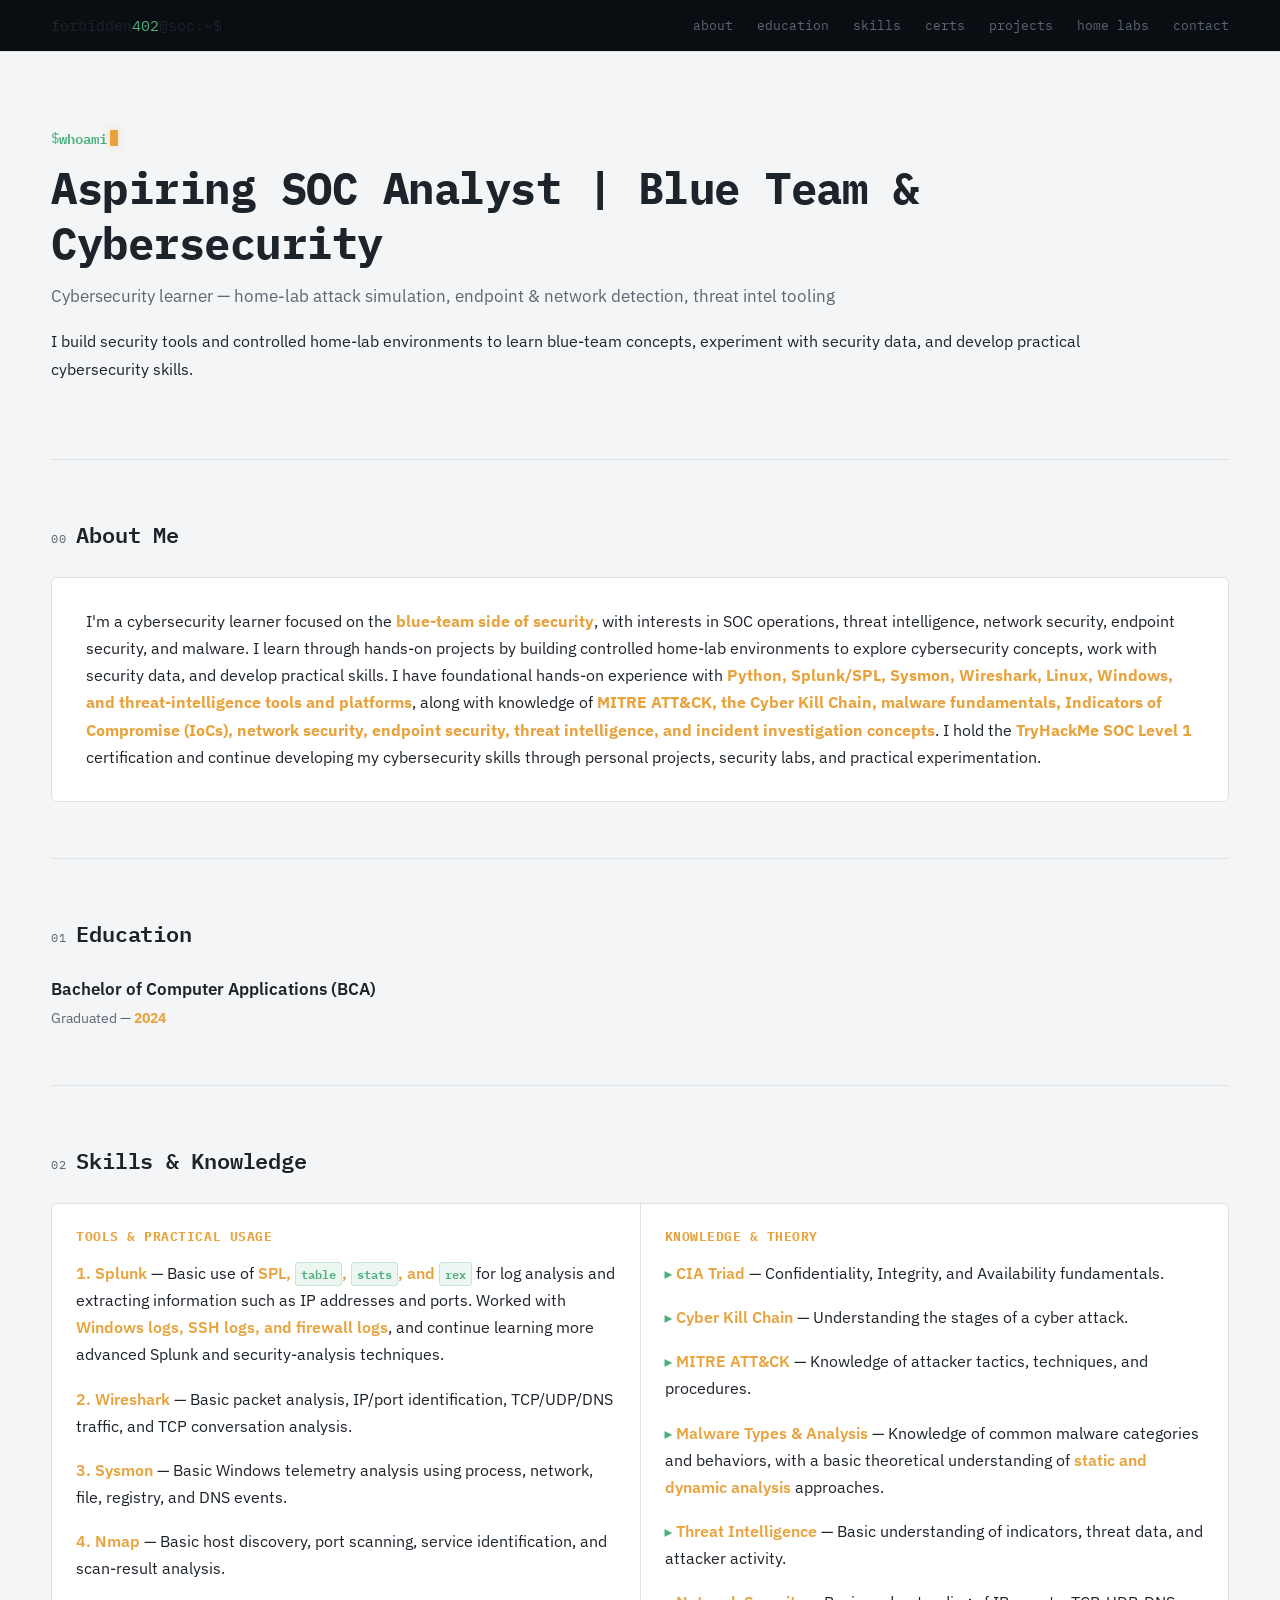
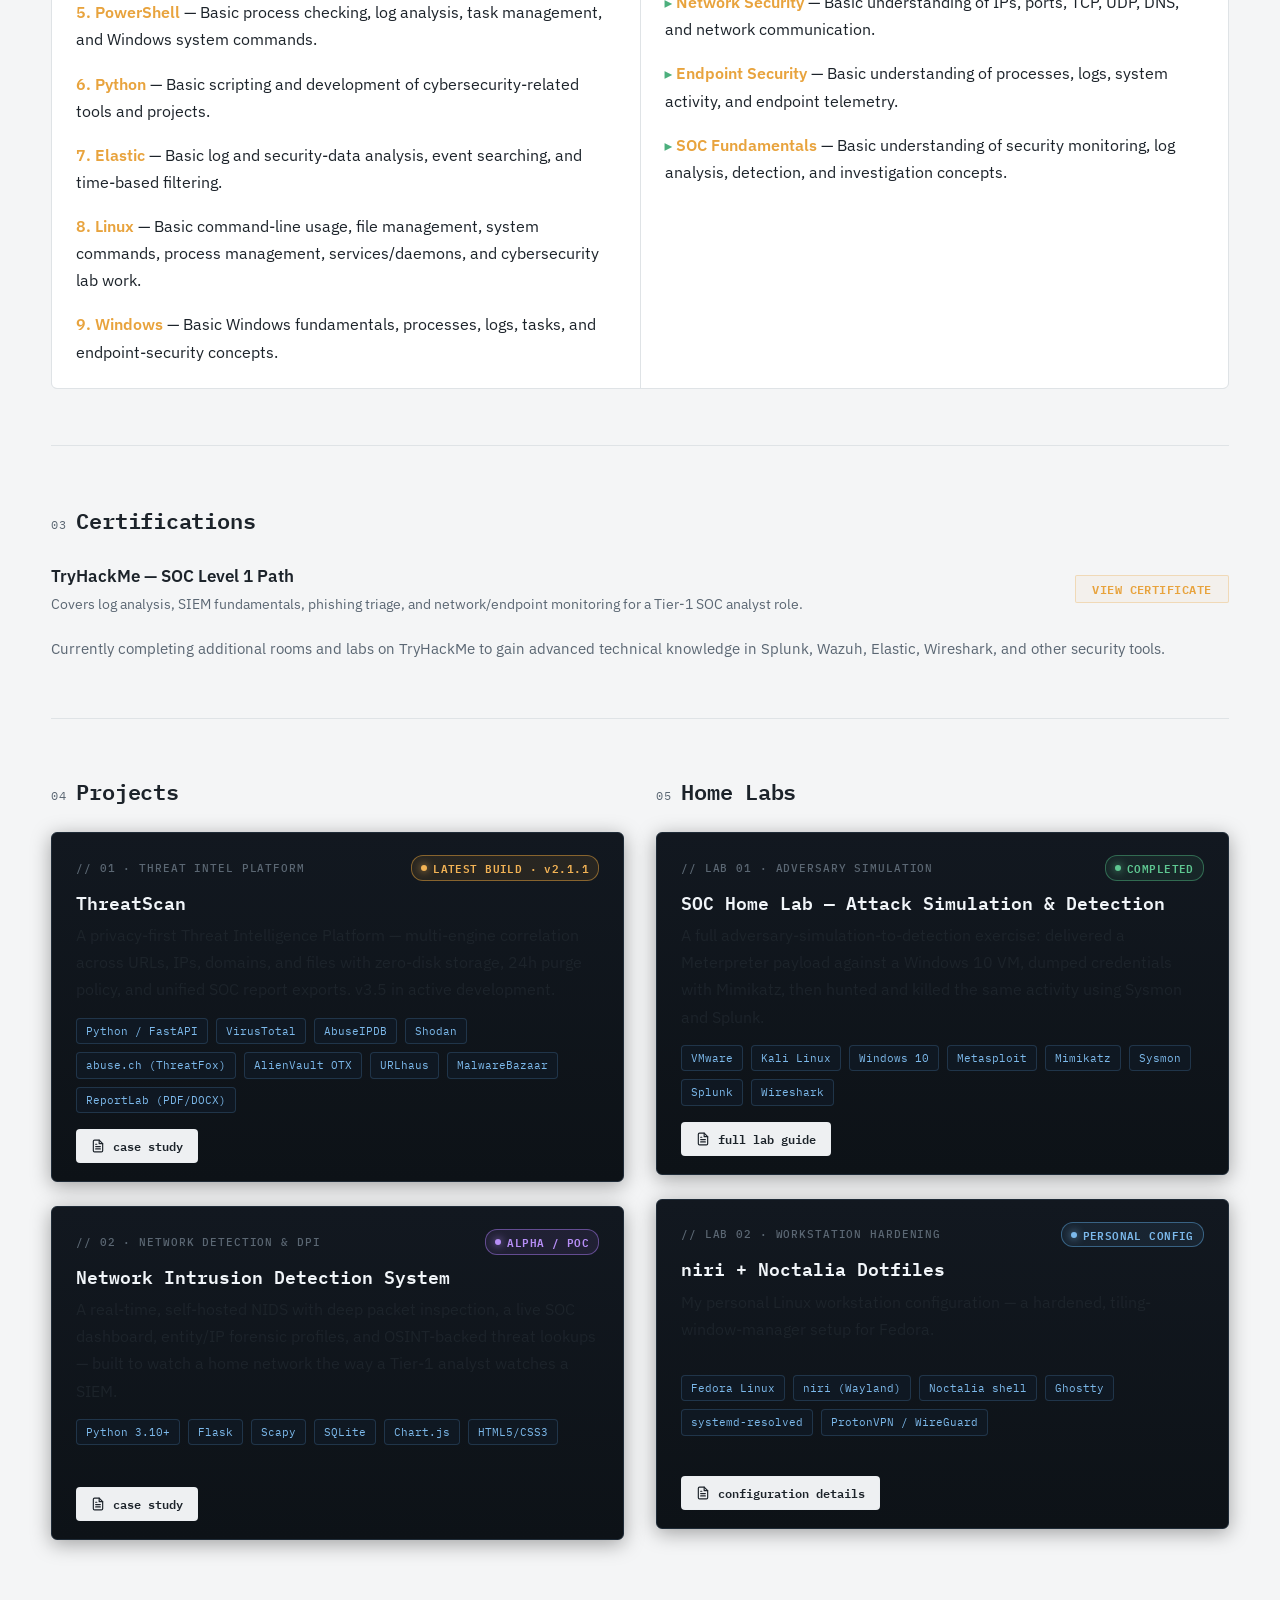
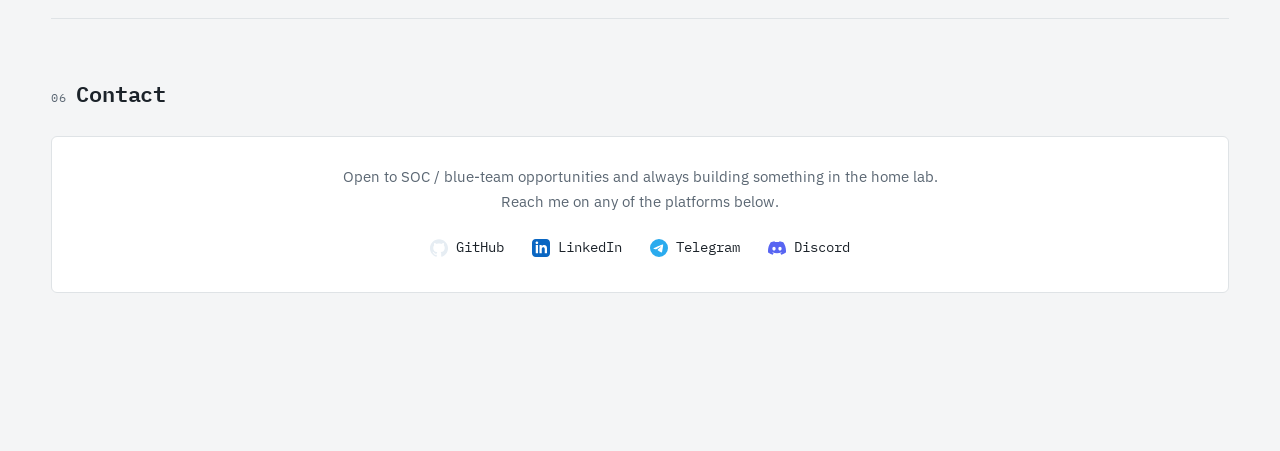
==== commit c0a88b04: "chore: update portfolio with ThreatScan v2.1.1, fonts, and ongoing learning updates" ====
--- a/index.html
+++ b/index.html
@@ -9,7 +9,17 @@
 <link rel="preconnect" href="https://fonts.googleapis.com">
 <link rel="preconnect" href="https://fonts.gstatic.com" crossorigin>
 <link href="https://fonts.googleapis.com/css2?family=IBM+Plex+Mono:wght@400;500;600;700&family=IBM+Plex+Sans:wght@400;500;600;700&display=swap" rel="stylesheet" fetchpriority="high">
-<link rel="stylesheet" href="/static/style.css?v=3.5" fetchpriority="high">
+<link rel="stylesheet" href="/static/style.css?v=5.1" fetchpriority="high">
+<script>
+  if(!window.matchMedia('(prefers-reduced-motion: reduce)').matches) document.documentElement.classList.add('js-anim');
+  if('scrollRestoration' in history) history.scrollRestoration = 'manual';
+  var _nav = window.performance && performance.getEntriesByType ? performance.getEntriesByType('navigation') : [];
+  var _isReload = _nav.length > 0 ? _nav[0].type === 'reload' : (window.performance && performance.navigation && performance.navigation.type === 1);
+  if(_isReload) {
+    if(window.location.hash) history.replaceState(null, '', window.location.pathname + window.location.search);
+    window.scrollTo(0, 0);
+  }
+</script>
 </head>
 <body>
 
@@ -59,7 +69,7 @@
     <button class="hamburger" id="hamburger-btn" aria-label="Open menu" aria-expanded="false">
       <span></span><span></span><span></span>
     </button>
-    <div class="brand">forbidden<span>402</span>@soc:~$</div>
+    <a href="#" class="brand" aria-label="Go to top">forbidden<span>402</span>@soc:~$</a>
     <nav class="nav">
       <a href="#about">about</a>
       <a href="#education">education</a>
@@ -76,14 +86,19 @@
 
   <!-- HERO -->
   <section class="hero" style="border-bottom:1px solid var(--line)">
-    <div class="prompt-line">$ whoami<span class="cursor"></span></div>
-    <h1>Aspiring SOC Analyst | Blue Team &amp; Cybersecurity</h1>
-    <div class="role">Cybersecurity learner — home-lab attack simulation, endpoint &amp; network detection, threat intel tooling</div>
-    <p class="tagline">I build security tools and controlled home-lab environments to learn blue-team concepts, experiment with security data, and develop practical cybersecurity skills.</p>
+    <div class="prompt-line">
+      <span class="prompt-prefix">$ </span><span class="typing-text" id="whoami-text"></span><span class="cursor blink" id="whoami-cursor"></span>
+      <noscript><span style="color:var(--green);font-weight:600">whoami</span></noscript>
+    </div>
+    <div class="hero-body anim-reveal" id="hero-body">
+      <h1>Aspiring SOC Analyst | Blue Team &amp; Cybersecurity</h1>
+      <div class="role">Cybersecurity learner — home-lab attack simulation, endpoint &amp; network detection, threat intel tooling</div>
+      <p class="tagline">I build security tools and controlled home-lab environments to learn blue-team concepts, experiment with security data, and develop practical cybersecurity skills.</p>
+    </div>
   </section>
 
   <!-- 00 ABOUT -->
-  <section id="about">
+  <section id="about" class="anim-reveal">
     <div class="sec-head"><span class="sec-tag">00</span><h2>About Me</h2></div>
     <div class="about-card">
       <p class="about-p">I'm a cybersecurity learner focused on the <strong>blue-team side of security</strong>, with interests in SOC operations, threat intelligence, network security, endpoint security, and malware. I learn through hands-on projects by building controlled home-lab environments to explore cybersecurity concepts, work with security data, and develop practical skills. I have foundational hands-on experience with <strong>Python, Splunk/SPL, Sysmon, Wireshark, Linux, Windows, and threat-intelligence tools and platforms</strong>, along with knowledge of <strong>MITRE ATT&amp;CK, the Cyber Kill Chain, malware fundamentals, Indicators of Compromise (IoCs), network security, endpoint security, threat intelligence, and incident investigation concepts</strong>. I hold the <strong>TryHackMe SOC Level 1</strong> certification and continue developing my cybersecurity skills through personal projects, security labs, and practical experimentation.</p>
@@ -91,7 +106,7 @@
   </section>
 
   <!-- 01 EDUCATION -->
-  <section id="education">
+  <section id="education" class="anim-reveal">
     <div class="sec-head"><span class="sec-tag">01</span><h2>Education</h2></div>
     <div class="cert-row">
       <div class="cert-info">
@@ -102,7 +117,7 @@
   </section>
 
   <!-- 02 SKILLS -->
-  <section id="skills">
+  <section id="skills" class="anim-reveal">
     <div class="sec-head"><span class="sec-tag">02</span><h2>Skills &amp; Knowledge</h2></div>
     <div class="skill-grid">
       <div class="skill-cat">
@@ -136,7 +151,7 @@
   </section>
 
   <!-- 03 CERTS -->
-  <section id="certs">
+  <section id="certs" class="anim-reveal">
     <div class="sec-head"><span class="sec-tag">03</span><h2>Certifications</h2></div>
     <div class="cert-row">
       <div class="cert-info">
@@ -145,15 +160,17 @@
       </div>
       <div class="cert-actions">
         <a class="btn-cert" href="https://tryhackme.com/certificate/THM-BOBFF5XOHL" target="_blank" rel="noopener">
-          <svg width="13" height="13" viewBox="0 0 24 24" fill="none" stroke="currentColor" stroke-width="2.5" stroke-linecap="round" stroke-linejoin="round" aria-hidden="true"><polyline points="20 6 9 17 4 12"></polyline></svg>
           view certificate
         </a>
       </div>
     </div>
+    <p class="about-p" style="margin-top:20px; font-size:15px; color:var(--muted);">
+      Currently completing additional rooms and labs on TryHackMe to gain advanced technical knowledge in Splunk, Wazuh, Elastic, Wireshark, and other security tools.
+    </p>
   </section>
 
   <!-- 04 PROJECTS & 05 HOME LABS (SIDE BY SIDE GRID) -->
-  <section class="work-section">
+  <section class="work-section anim-reveal">
     <div class="work-grid">
 
       <!-- Column 1: Projects -->
@@ -165,40 +182,23 @@
           <div class="proj-head">
             <div class="proj-meta-row">
               <span class="proj-tag">// 01 · THREAT INTEL PLATFORM</span>
-              <span class="proj-status status-active"><span class="status-pulse"></span>ACTIVE BUILD · v3.5 IN DEV</span>
+              <span class="proj-status status-active"><span class="status-pulse"></span>LATEST BUILD · v2.1.1</span>
             </div>
             <div class="proj-title">ThreatScan</div>
-            <div class="proj-desc">A privacy-first Threat Intelligence Platform — one dashboard to query URLs, IPs, domains and files across VirusTotal, AbuseIPDB, Shodan, OTX, MalwareBazaar and ThreatFox, then export unified SOC reports. <strong>v3.5 is currently in development.</strong></div>
+            <div class="proj-desc">A privacy-first Threat Intelligence Platform — multi-engine correlation across URLs, IPs, domains, and files with zero-disk storage, 24h purge policy, and unified SOC report exports. v3.5 in active development.</div>
           </div>
           <div class="stack-row">
-            <span class="chip">Python</span><span class="chip">FastAPI</span><span class="chip">Vanilla JS/HTML/CSS</span>
-            <span class="chip">VirusTotal API</span><span class="chip">AbuseIPDB</span><span class="chip">Shodan</span>
-            <span class="chip">AlienVault OTX</span><span class="chip">YARA</span><span class="chip">URLScan.io</span>
+            <span class="chip">Python / FastAPI</span><span class="chip">VirusTotal</span>
+            <span class="chip">AbuseIPDB</span><span class="chip">Shodan</span>
+            <span class="chip">abuse.ch (ThreatFox)</span><span class="chip">AlienVault OTX</span>
+            <span class="chip">URLhaus</span><span class="chip">MalwareBazaar</span>
             <span class="chip">ReportLab (PDF/DOCX)</span>
           </div>
           <div class="proj-links">
-            <a class="btn-live" href="https://threat-intelligence-7eza.onrender.com/" target="_blank" rel="noopener">
-              <svg class="btn-icon" viewBox="0 0 24 24" fill="none" stroke="currentColor" stroke-width="2" stroke-linecap="round" stroke-linejoin="round" aria-hidden="true"><path d="M18 13v6a2 2 0 0 1-2 2H5a2 2 0 0 1-2-2V8a2 2 0 0 1 2-2h6"></path><polyline points="20 6 9 17 4 12"></polyline><line x1="10" y1="14" x2="21" y2="3"></line></svg>
-              visit the site
+            <a class="btn-source" href="/pages/threatscan.html">
+              <svg class="btn-icon" viewBox="0 0 24 24" fill="none" stroke="currentColor" stroke-width="2" stroke-linecap="round" stroke-linejoin="round" aria-hidden="true"><path d="M14 2H6a2 2 0 0 0-2 2v16a2 2 0 0 0 2 2h12a2 2 0 0 0 2-2V8z"></path><polyline points="14 2 14 8 20 8"></polyline><line x1="16" y1="13" x2="8" y2="13"></line><line x1="16" y1="17" x2="8" y2="17"></line><polyline points="10 9 9 9 8 9"></polyline></svg>
+              case study
             </a>
-            <a class="btn-source" href="https://github.com/forbidden402/Threat-Intelligence" target="_blank" rel="noopener">
-              <svg class="btn-icon" viewBox="0 0 24 24" fill="currentColor" aria-hidden="true"><path d="M12 .297c-6.63 0-12 5.373-12 12 0 5.303 3.438 9.8 8.205 11.385.6.113.82-.258.82-.577 0-.285-.01-1.04-.015-2.04-3.338.724-4.042-1.61-4.042-1.61-.546-1.385-1.335-1.755-1.335-1.755-1.087-.744.084-.729.084-.729 1.205.084 1.838 1.236 1.838 1.236 1.07 1.835 2.809 1.305 3.495.998.108-.776.417-1.305.76-1.605-2.665-.3-5.466-1.332-5.466-5.93 0-1.31.465-2.38 1.235-3.22-.135-.303-.54-1.523.105-3.176 0 0 1.005-.322 3.3 1.23.96-.267 1.98-.399 3-.405 1.02.006 2.04.138 3 .405 2.28-1.552 3.285-1.23 3.285-1.23.645 1.653.24 2.873.12 3.176.765.84 1.23 1.91 1.23 3.22 0 4.61-2.805 5.625-5.475 5.92.42.36.81 1.096.81 2.22 0 1.606-.015 2.896-.015 3.286 0 .315.21.69.825.57C20.565 22.092 24 17.592 24 12.297c0-6.627-5.373-12-12-12"/></svg>
-              source
-            </a>
-          </div>
-          <button class="toggle-btn" data-target="d1">
-            <span>▸ Expand build &amp; architecture spec</span>
-            <span class="btn-arrow">↗</span>
-          </button>
-          <div class="proj-detail" id="d1">
-            <h4>WHAT IT DOES</h4>
-            <p>ThreatScan is a unified TIP for SOC analysts and incident responders. It runs four analysis engines from one dashboard: a <strong>URL Analyzer</strong> for phishing/malicious link triage and dynamic URLScan.io sandbox analysis, an <strong>Infrastructure Analyzer</strong> for IP/DNS/domain perimeter checks and Shodan/AbuseIPDB intelligence, a <strong>File &amp; Hash Analyzer</strong> for uploads up to 32MB with local YARA matching, MD5/SHA256 hashing, and MalwareBazaar/ThreatFox IOC verification, and a <strong>Reports</strong> module that consolidates scan telemetry into exportable PDF/DOCX records.</p>
-            <h4>HOW I BUILT IT</h4>
-            <p>Built with a modular FastAPI backend orchestrating dedicated engines for URL inspection, infrastructure profiling, file and hash analysis, threat-feed polling (URLhaus, Feodo Tracker, OpenPhish), and automated report exports (ReportLab, python-docx). Frontend is dependency-free vanilla HTML/CSS/JS calling FastAPI endpoints with per-request header-based key delivery.</p>
-            <h4>PRIVACY / SECURITY MODEL</h4>
-            <p>Built zero-trust and ephemeral: user sessions, cached scan data, and temporary files are automatically wiped 24 hours after creation. Third-party API keys (VirusTotal, AbuseIPDB, Shodan) live strictly in the client's local storage and travel temporarily via <code>X-Api-Keys</code> request headers — never written to server disk.</p>
-            <h4>VERSIONING &amp; ROADMAP</h4>
-            <p><strong>v3.5 is currently in active development</strong> — expanding on the v2.1 baseline with upgraded intelligence feeds, deeper telemetry correlation, and automated SOC investigation summaries.</p>
           </div>
         </article>
 
@@ -217,27 +217,10 @@
             <span class="chip">SQLite</span><span class="chip">Chart.js</span><span class="chip">HTML5/CSS3</span>
           </div>
           <div class="proj-links">
-            <a class="btn-source" href="https://github.com/forbidden402/Network-Intrusion-Detection-System" target="_blank" rel="noopener">
-              <svg class="btn-icon" viewBox="0 0 24 24" fill="currentColor" aria-hidden="true"><path d="M12 .297c-6.63 0-12 5.373-12 12 0 5.303 3.438 9.8 8.205 11.385.6.113.82-.258.82-.577 0-.285-.01-1.04-.015-2.04-3.338.724-4.042-1.61-4.042-1.61-.546-1.385-1.335-1.755-1.335-1.755-1.087-.744.084-.729.084-.729 1.205.084 1.838 1.236 1.838 1.236 1.07 1.835 2.809 1.305 3.495.998.108-.776.417-1.305.76-1.605-2.665-.3-5.466-1.332-5.466-5.93 0-1.31.465-2.38 1.235-3.22-.135-.303-.54-1.523.105-3.176 0 0 1.005-.322 3.3 1.23.96-.267 1.98-.399 3-.405 1.02.006 2.04.138 3 .405 2.28-1.552 3.285-1.23 3.285-1.23.645 1.653.24 2.873.12 3.176.765.84 1.23 1.91 1.23 3.22 0 4.61-2.805 5.625-5.475 5.92.42.36.81 1.096.81 2.22 0 1.606-.015 2.896-.015 3.286 0 .315.21.69.825.57C20.565 22.092 24 17.592 24 12.297c0-6.627-5.373-12-12-12"/></svg>
-              source
+            <a class="btn-source" href="/pages/nids.html">
+              <svg class="btn-icon" viewBox="0 0 24 24" fill="none" stroke="currentColor" stroke-width="2" stroke-linecap="round" stroke-linejoin="round" aria-hidden="true"><path d="M14 2H6a2 2 0 0 0-2 2v16a2 2 0 0 0 2 2h12a2 2 0 0 0 2-2V8z"></path><polyline points="14 2 14 8 20 8"></polyline><line x1="16" y1="13" x2="8" y2="13"></line><line x1="16" y1="17" x2="8" y2="17"></line><polyline points="10 9 9 9 8 9"></polyline></svg>
+              case study
             </a>
-          </div>
-          <button class="toggle-btn" data-target="d2">
-            <span>▸ Expand build &amp; architecture spec</span>
-            <span class="btn-arrow">↗</span>
-          </button>
-          <div class="proj-detail" id="d2">
-            <h4>WHAT IT DOES</h4>
-            <p>Monitors a live network segment and flags suspicious activity in real time. Ships with a live telemetry dashboard, network topology map, per-IP forensic entity profiles, threat-intel IP lookup, and CSV export for SIEM ingestion.</p>
-            <h4>THE DETECTION ENGINE</h4>
-            <ul>
-              <li><strong>Capture (L2–L3):</strong> raw frames via Scapy with optional promiscuous mode.</li>
-              <li><strong>Dissection (L4):</strong> TCP/UDP/ICMP headers parsed for port-based anomalies — stealth scans and sensitive-port access flagged here.</li>
-              <li><strong>Inspection (L7):</strong> application payload opened to extract DNS queries, HTTP URIs, ICMP content — real DPI, not just header stats.</li>
-              <li>Every IP gets its own entity profile: geolocation, ISP, abuse score, risk level, and full telemetry history.</li>
-            </ul>
-            <h4>LIMITATIONS</h4>
-            <p>Can't inspect TLS payloads without SSL-stripping, needs root for raw sockets, throughput bound by host CPU — scoped to LAN / home-lab monitoring.</p>
           </div>
         </article>
       </div>
@@ -262,39 +245,10 @@
             <span class="chip">Splunk</span><span class="chip">Wireshark</span>
           </div>
           <div class="proj-links">
-            <a class="btn-source" href="https://github.com/forbidden402/SOC-Home_lab-s" target="_blank" rel="noopener">
-              <svg class="btn-icon" viewBox="0 0 24 24" fill="currentColor" aria-hidden="true"><path d="M12 .297c-6.63 0-12 5.373-12 12 0 5.303 3.438 9.8 8.205 11.385.6.113.82-.258.82-.577 0-.285-.01-1.04-.015-2.04-3.338.724-4.042-1.61-4.042-1.61-.546-1.385-1.335-1.755-1.335-1.755-1.087-.744.084-.729.084-.729 1.205.084 1.838 1.236 1.838 1.236 1.07 1.835 2.809 1.305 3.495.998.108-.776.417-1.305.76-1.605-2.665-.3-5.466-1.332-5.466-5.93 0-1.31.465-2.38 1.235-3.22-.135-.303-.54-1.523.105-3.176 0 0 1.005-.322 3.3 1.23.96-.267 1.98-.399 3-.405 1.02.006 2.04.138 3 .405 2.28-1.552 3.285-1.23 3.285-1.23.645 1.653.24 2.873.12 3.176.765.84 1.23 1.91 1.23 3.22 0 4.61-2.805 5.625-5.475 5.92.42.36.81 1.096.81 2.22 0 1.606-.015 2.896-.015 3.286 0 .315.21.69.825.57C20.565 22.092 24 17.592 24 12.297c0-6.627-5.373-12-12-12"/></svg>
+            <a class="btn-source" href="/pages/soc-home-lab.html">
+              <svg class="btn-icon" viewBox="0 0 24 24" fill="none" stroke="currentColor" stroke-width="2" stroke-linecap="round" stroke-linejoin="round" aria-hidden="true"><path d="M14 2H6a2 2 0 0 0-2 2v16a2 2 0 0 0 2 2h12a2 2 0 0 0 2-2V8z"></path><polyline points="14 2 14 8 20 8"></polyline><line x1="16" y1="13" x2="8" y2="13"></line><line x1="16" y1="17" x2="8" y2="17"></line><polyline points="10 9 9 9 8 9"></polyline></svg>
               full lab guide
             </a>
-          </div>
-          <button class="toggle-btn" data-target="d3">
-            <span>▸ Expand attack &amp; detection walkthrough</span>
-            <span class="btn-arrow">↗</span>
-          </button>
-          <div class="proj-detail" id="d3">
-            <h4>ENVIRONMENT</h4>
-            <table class="ioc-table">
-              <tr><td>Attacker</td><td>Kali Linux — Python3 http.server, Metasploit v6.5.3-dev</td></tr>
-              <tr><td>Victim</td><td>Windows 10 Pro Build 19045, VMware Virtual Platform</td></tr>
-              <tr><td>Payload</td><td>stageless.exe — x64 Meterpreter reverse-TCP, stageless</td></tr>
-              <tr><td>C2 port</td><td>4444 (windows/x64/meterpreter_reverse_tcp)</td></tr>
-              <tr><td>Delivery port</td><td>8080 (Python http.server)</td></tr>
-            </table>
-            <h4>DETECTION — HOW I FOUND IT</h4>
-            <ul>
-              <li><strong>Sysmon Event ID 15</strong> — Edge tagged the download with Zone.Identifier ADS, ZoneId=3.</li>
-              <li><strong>Sysmon Event ID 1</strong> — rebuilt process tree: <code>explorer.exe → stageless.exe → cmd.exe</code>.</li>
-              <li><strong>Sysmon Event ID 3/22</strong> — confirmed reverse-TCP callback to Kali IP on port 4444.</li>
-              <li><strong>Sysmon Event ID 11</strong> — caught <code>stageless.exe</code> writing <code>mimikatz.exe</code> into <code>C:\Users\Public</code>.</li>
-              <li><strong>VirusTotal</strong> — flagged by 45/71 vendors.</li>
-            </ul>
-            <h4>KEY IOCs</h4>
-            <table class="ioc-table">
-              <tr><td>SHA256</td><td>DB33E46C6ADFC98F5D834F727C087E112BBFA9CBAA805458D127387BE01E97</td></tr>
-              <tr><td>Delivery URL</td><td>http://192.168.133.142:8080/stageless.exe</td></tr>
-              <tr><td>C2</td><td>192.168.133.142:4444</td></tr>
-              <tr><td>Dropped tool</td><td>C:\Users\Public\mimikatz.exe</td></tr>
-            </table>
           </div>
         </article>
 
@@ -306,31 +260,18 @@
               <span class="proj-status status-config"><span class="status-pulse"></span>PERSONAL CONFIG</span>
             </div>
             <div class="proj-title">niri + Noctalia Dotfiles</div>
-            <div class="proj-desc">My personal Linux workstation configuration — a hardened, tiling-window-manager setup for Fedora used as my day-to-day analysis and lab-building environment.</div>
+            <div class="proj-desc">My personal Linux workstation configuration — a hardened, tiling-window-manager setup for Fedora.</div>
           </div>
           <div class="stack-row">
             <span class="chip">Fedora Linux</span><span class="chip">niri (Wayland)</span><span class="chip">Noctalia shell</span>
             <span class="chip">Ghostty</span><span class="chip">systemd-resolved</span><span class="chip">ProtonVPN / WireGuard</span>
           </div>
           <div class="proj-links">
-            <a class="btn-source" href="https://github.com/forbidden402/niri_V4_noctalia-dotfiles" target="_blank" rel="noopener">
-              <svg class="btn-icon" viewBox="0 0 24 24" fill="currentColor" aria-hidden="true"><path d="M12 .297c-6.63 0-12 5.373-12 12 0 5.303 3.438 9.8 8.205 11.385.6.113.82-.258.82-.577 0-.285-.01-1.04-.015-2.04-3.338.724-4.042-1.61-4.042-1.61-.546-1.385-1.335-1.755-1.335-1.755-1.087-.744.084-.729.084-.729 1.205.084 1.838 1.236 1.838 1.236 1.07 1.835 2.809 1.305 3.495.998.108-.776.417-1.305.76-1.605-2.665-.3-5.466-1.332-5.466-5.93 0-1.31.465-2.38 1.235-3.22-.135-.303-.54-1.523.105-3.176 0 0 1.005-.322 3.3 1.23.96-.267 1.98-.399 3-.405 1.02.006 2.04.138 3 .405 2.28-1.552 3.285-1.23 3.285-1.23.645 1.653.24 2.873.12 3.176.765.84 1.23 1.91 1.23 3.22 0 4.61-2.805 5.625-5.475 5.92.42.36.81 1.096.81 2.22 0 1.606-.015 2.896-.015 3.286 0 .315.21.69.825.57C20.565 22.092 24 17.592 24 12.297c0-6.627-5.373-12-12-12"/></svg>
-              source
+            <a class="btn-source" href="/pages/niri-dotfiles.html">
+              <svg class="btn-icon" viewBox="0 0 24 24" fill="none" stroke="currentColor" stroke-width="2" stroke-linecap="round" stroke-linejoin="round" aria-hidden="true"><path d="M14 2H6a2 2 0 0 0-2 2v16a2 2 0 0 0 2 2h12a2 2 0 0 0 2-2V8z"></path><polyline points="14 2 14 8 20 8"></polyline><line x1="16" y1="13" x2="8" y2="13"></line><line x1="16" y1="17" x2="8" y2="17"></line><polyline points="10 9 9 9 8 9"></polyline></svg>
+              configuration details
             </a>
           </div>
-          <button class="toggle-btn" data-target="d4">
-            <span>▸ Expand configuration detail</span>
-            <span class="btn-arrow">↗</span>
-          </button>
-          <div class="proj-detail" id="d4">
-            <h4>WHAT IT IS</h4>
-            <p>Full dotfiles for Fedora running <strong>niri</strong> (scrollable-tiling Wayland compositor), <strong>Noctalia</strong> shell, <strong>Ghostty</strong> terminal, fastfetch, Bibata cursors — the environment I actually work and build labs in.</p>
-            <h4>NETWORK HARDENING</h4>
-            <ul>
-              <li><strong>DNS-over-TLS:</strong> systemd-resolved with Quad9 primary, Cloudflare fallback.</li>
-              <li><strong>ProtonVPN fix:</strong> NetworkManager dispatcher script sets MTU 1400 + 25s WireGuard keepalive on <code>proton0</code>.</li>
-            </ul>
-          </div>
         </article>
       </div>
 
@@ -338,7 +279,7 @@
   </section>
 
   <!-- 06 CONTACT -->
-  <section id="contact" style="border-bottom:none">
+  <section id="contact" class="anim-reveal" style="border-bottom:none">
     <div class="sec-head"><span class="sec-tag">06</span><h2>Contact</h2></div>
     <div class="contact-box">
       <p>Open to SOC / blue-team opportunities and always building something in the home lab. Reach me on any of the platforms below.</p>
@@ -347,35 +288,25 @@
           <svg class="contact-icon" viewBox="0 0 24 24" fill="currentColor" aria-hidden="true"><path d="M12 .297c-6.63 0-12 5.373-12 12 0 5.303 3.438 9.8 8.205 11.385.6.113.82-.258.82-.577 0-.285-.01-1.04-.015-2.04-3.338.724-4.042-1.61-4.042-1.61-.546-1.385-1.335-1.755-1.335-1.755-1.087-.744.084-.729.084-.729 1.205.084 1.838 1.236 1.838 1.236 1.07 1.835 2.809 1.305 3.495.998.108-.776.417-1.305.76-1.605-2.665-.3-5.466-1.332-5.466-5.93 0-1.31.465-2.38 1.235-3.22-.135-.303-.54-1.523.105-3.176 0 0 1.005-.322 3.3 1.23.96-.267 1.98-.399 3-.405 1.02.006 2.04.138 3 .405 2.28-1.552 3.285-1.23 3.285-1.23.645 1.653.24 2.873.12 3.176.765.84 1.23 1.91 1.23 3.22 0 4.61-2.805 5.625-5.475 5.92.42.36.81 1.096.81 2.22 0 1.606-.015 2.896-.015 3.286 0 .315.21.69.825.57C20.565 22.092 24 17.592 24 12.297c0-6.627-5.373-12-12-12"/></svg>
           <span>GitHub</span>
         </a>
+        <a class="contact-link contact-li" href="https://www.linkedin.com/in/manojmohan404/" target="_blank" rel="noopener">
+          <svg class="contact-icon" viewBox="0 0 24 24" fill="currentColor" aria-hidden="true"><path d="M19 0h-14c-2.761 0-5 2.239-5 5v14c0 2.761 2.239 5 5 5h14c2.762 0 5-2.239 5-5v-14c0-2.761-2.238-5-5-5zm-11 19h-3v-11h3v11zm-1.5-12.268c-.966 0-1.75-.79-1.75-1.764s.784-1.764 1.75-1.764 1.75.79 1.75 1.764-.783 1.764-1.75 1.764zm13.5 12.268h-3v-5.604c0-3.368-4-3.113-4 0v5.604h-3v-11h3v1.765c1.396-2.586 7-2.777 7 2.476v6.759z"/></svg>
+          <span>LinkedIn</span>
+        </a>
         <a class="contact-link contact-tg" href="https://t.me/network_error403" target="_blank" rel="noopener">
           <svg class="contact-icon" viewBox="0 0 24 24" fill="currentColor" aria-hidden="true"><path d="M11.944 0A12 12 0 0 0 0 12a12 12 0 0 0 12 12 12 12 0 0 0 12-12A12 12 0 0 0 12 0a12 12 0 0 0-.056 0zm4.962 7.224c.1-.002.321.023.465.14a.506.506 0 0 1 .171.325c.016.093.036.306.02.472-.18 1.898-.962 6.502-1.36 8.627-.168.9-.499 1.201-.82 1.23-.696.065-1.225-.46-1.9-.902-1.056-.693-1.653-1.124-2.678-1.8-1.185-.78-.417-1.21.258-1.91.177-.184 3.247-2.977 3.307-3.23.007-.032.014-.15-.056-.212s-.174-.041-.249-.024c-.106.024-1.793 1.14-5.061 3.345-.48.33-.913.49-1.302.48-.428-.008-1.252-.241-1.865-.44-.752-.245-1.349-.374-1.297-.789.027-.216.325-.437.893-.663 3.498-1.524 5.83-2.529 6.998-3.014 3.332-1.386 4.025-1.627 4.476-1.635z"/></svg>
           <span>Telegram</span>
         </a>
-        <a class="contact-link contact-dc" href="https://discord.com/users/1202244509967056957" target="_blank" rel="noopener">
+        <span class="contact-link contact-dc" title="Discord: @network_error_403">
           <svg class="contact-icon" viewBox="0 0 24 24" fill="currentColor" aria-hidden="true"><path d="M20.317 4.37a19.791 19.791 0 0 0-4.885-1.515.074.074 0 0 0-.079.037c-.21.375-.444.864-.608 1.25a18.27 18.27 0 0 0-5.487 0 12.64 12.64 0 0 0-.617-1.25.077.077 0 0 0-.079-.037A19.736 19.736 0 0 0 3.677 4.37a.07.07 0 0 0-.032.027C.533 9.046-.32 13.58.099 18.057c.002.022.015.04.032.054a19.9 19.9 0 0 0 5.993 3.03.078.078 0 0 0 .084-.028 14.09 14.09 0 0 0 1.226-1.994.076.076 0 0 0-.041-.106 13.107 13.107 0 0 1-1.872-.892.077.077 0 0 1-.008-.128 10.2 10.2 0 0 0 .372-.292.074.074 0 0 1 .077-.01c3.928 1.793 8.18 1.793 12.062 0a.074.074 0 0 1 .078.01c.12.098.246.198.373.292a.077.077 0 0 1-.006.127 12.299 12.299 0 0 1-1.873.892.077.077 0 0 0-.041.107c.36.698.772 1.362 1.225 1.993a.076.076 0 0 0 .084.028 19.839 19.839 0 0 0 6.002-3.03.078.078 0 0 0 .032-.054c.5-5.177-.838-9.674-3.549-13.66a.061.061 0 0 0-.031-.03zM8.02 15.33c-1.183 0-2.157-1.085-2.157-2.419 0-1.333.956-2.419 2.157-2.419 1.21 0 2.176 1.096 2.157 2.42 0 1.333-.956 2.418-2.157 2.418zm7.975 0c-1.183 0-2.157-1.085-2.157-2.419 0-1.333.955-2.419 2.157-2.419 1.21 0 2.176 1.096 2.157 2.42 0 1.333-.946 2.418-2.157 2.418z"/></svg>
           <span>Discord</span>
-        </a>
+        </span>
       </div>
     </div>
   </section>
 
 </div>
 
-<!-- SPEC & DETAIL INSPECTOR MODAL -->
-<div class="modal-backdrop" id="detail-modal" aria-hidden="true" role="dialog" aria-modal="true">
-  <div class="modal-box">
-    <div class="modal-header">
-      <div class="modal-title-group">
-        <span class="modal-sec-tag">// SPEC INSPECTION</span>
-        <div class="modal-title" id="modal-title"></div>
-        <span class="modal-status" id="modal-status"></span>
-      </div>
-      <button class="modal-close" id="modal-close-btn" aria-label="Close modal">✕ ESC</button>
-    </div>
-    <div class="modal-body" id="modal-body"></div>
-  </div>
-</div>
-
-<script src="/static/script.js" defer fetchpriority="low"></script>
+<script src="/static/loader.js?v=1.1" defer fetchpriority="low"></script>
+<script src="/static/script.js?v=2.7" defer fetchpriority="low"></script>
 </body>
 </html>
--- a/static/style.css
+++ b/static/style.css
@@ -6,25 +6,30 @@
   box-sizing:border-box;
   padding-top:env(safe-area-inset-top,0px);
   padding-bottom:env(safe-area-inset-bottom,0px);
+  -webkit-font-smoothing:antialiased;
+  -moz-osx-font-smoothing:grayscale;
+  text-rendering:optimizeLegibility;
 }
 *,*::before,*::after{box-sizing:inherit;margin:0;padding:0}
 html{
-  scroll-behavior:smooth;
   scroll-padding-top:calc(var(--topbar-h) + 16px);
-  overflow-x:hidden;
+  -webkit-text-size-adjust:100%;
 }
 body{
   background:var(--bg);
   color:var(--text);
-  font-family:'IBM Plex Sans',system-ui,-apple-system,sans-serif;
+  font-family:'IBM Plex Sans',-apple-system,BlinkMacSystemFont,'Segoe UI',Roboto,'Helvetica Neue',Arial,sans-serif;
   font-size:16px;
-  line-height:1.6;
+  line-height:1.68;
   min-height:100%;
-  overflow-x:hidden;
+  overflow-x:clip;
   position:relative;
   width:100%;
-}
-.mono{font-family:'IBM Plex Mono',ui-monospace,monospace}
+  -webkit-font-smoothing:antialiased;
+  -moz-osx-font-smoothing:grayscale;
+  text-rendering:optimizeLegibility;
+}
+.mono{font-family:'IBM Plex Mono',ui-monospace,SFMono-Regular,Menlo,Monaco,Consolas,'Liberation Mono','Courier New',monospace}
 ::selection{background:var(--amber);color:#0a0e13}
 a{color:var(--amber);text-decoration:none}
 a:hover{text-decoration:underline}
@@ -35,8 +40,9 @@
   width:100%;
   max-width:1440px;
   margin:0 auto;
-  padding:0 clamp(16px, 3.5vw, 64px);
+  padding:0 clamp(20px, 4vw, 64px);
   padding-top:var(--topbar-h) !important;    /* offset for fixed topbar */
+  padding-bottom:clamp(64px, 8vw, 110px);   /* comfortable bottom spacing */
 }
 .topbar{
   position:fixed !important;
@@ -45,8 +51,7 @@
   right:0;
   height:var(--topbar-h);
   z-index:70;          /* always above sidebar drawer and overlay */
-  background:rgba(10,14,19,.98);
-  backdrop-filter:blur(8px);
+  background:#0a0e13;
   border-bottom:1px solid var(--line);
   width:100%;
 }
@@ -55,14 +60,15 @@
   height:100%;
   max-width:1440px;
   margin:0 auto;
-  padding:0 clamp(16px, 3.5vw, 64px);
+  padding:0 clamp(20px, 4vw, 64px);
   display:flex;
   justify-content:space-between;
   align-items:center;
 }
-.brand{font-family:'IBM Plex Mono';font-size:15px;color:var(--text);white-space:nowrap}
+.brand{font-family:'IBM Plex Mono',ui-monospace,monospace;font-size:15px;color:var(--text);white-space:nowrap;text-decoration:none;cursor:pointer;transition:opacity .15s ease}
+.brand:hover{text-decoration:none;color:var(--text);opacity:.85}
 .brand span{color:var(--green)}
-.nav{display:flex;gap:22px;font-family:'IBM Plex Mono';font-size:13px}
+.nav{display:flex;gap:24px;font-family:'IBM Plex Mono',ui-monospace,monospace;font-size:13px}
 .nav a{color:var(--muted);transition:color .15s ease}
 .nav a:hover{color:var(--amber);text-decoration:none}
 
@@ -238,24 +244,54 @@
 
 /* HERO */
 .hero{padding:72px 0 48px;border-bottom:1px solid var(--line)}
-.prompt-line{font-family:'IBM Plex Mono';color:var(--green);font-size:14px;margin-bottom:14px}
-.prompt-line .cursor{display:inline-block;width:8px;height:15px;background:var(--amber);margin-left:2px;animation:blink 1.1s steps(1) infinite}
+.prompt-line{
+  font-family:'IBM Plex Mono',monospace;
+  color:var(--green);
+  font-size:14px;
+  margin-bottom:14px;
+  display:inline-flex;
+  align-items:center;
+  line-height:1;
+}
+.prompt-prefix{
+  color:var(--green);
+  user-select:none;
+}
+.typing-text{
+  color:var(--green);
+  font-family:'IBM Plex Mono',monospace;
+  font-weight:600;
+  min-height:1em;
+}
+.prompt-line .cursor{
+  display:inline-block;
+  width:8px;
+  height:1.2em;
+  background:var(--amber);
+  margin-left:3px;
+  vertical-align:-0.15em;
+  box-shadow:0 0 8px rgba(232,163,61,.35);
+  border-radius:1px;
+}
+.prompt-line .cursor.blink{
+  animation:blink 1.05s steps(1) infinite;
+}
 @keyframes blink{50%{opacity:0}}
-h1{font-family:'IBM Plex Mono';font-weight:700;font-size:clamp(24px,4vw,44px);letter-spacing:-.5px;margin-bottom:12px;line-height:1.25;word-break:break-word}
-.role{font-size:16.5px;color:var(--muted);margin-bottom:18px}
-.tagline{max-width:1100px;color:var(--text);font-size:16px;line-height:1.7;margin-bottom:28px}
+h1{font-family:'IBM Plex Mono',ui-monospace,monospace;font-weight:700;font-size:clamp(26px,4vw,44px);letter-spacing:-.5px;margin-bottom:14px;line-height:1.25;word-break:break-word}
+.role{font-size:16.5px;color:var(--muted);margin-bottom:18px;line-height:1.5}
+.tagline{max-width:1100px;color:var(--text);font-size:16px;line-height:1.75;margin-bottom:28px}
 
 .btn{border:1px solid var(--line);padding:9px 16px;color:var(--text);display:inline-block;transition:all .15s ease}
 .btn:hover{border-color:var(--amber);text-decoration:none;color:var(--amber)}
 
 /* SECTIONS */
-section{padding:54px 0;border-bottom:1px solid var(--line)}
+section{padding:56px 0;border-bottom:1px solid var(--line)}
 .sec-head{display:flex;align-items:baseline;gap:10px;margin-bottom:24px}
-.sec-tag{font-family:'IBM Plex Mono';color:var(--muted);font-size:12px}
-h2{font-family:'IBM Plex Mono';font-size:22px;font-weight:600}
+.sec-tag{font-family:'IBM Plex Mono',ui-monospace,monospace;color:var(--muted);font-size:12px;letter-spacing:.05em}
+h2{font-family:'IBM Plex Mono',ui-monospace,monospace;font-size:22px;font-weight:600;letter-spacing:-.01em}
 
 /* ABOUT */
-.about-card{border:1px solid var(--line);border-radius:6px;padding:28px 32px;background:var(--panel)}
+.about-card{border:1px solid var(--line);border-radius:6px;padding:30px 34px;background:var(--panel)}
 .about-p{font-size:15.5px;color:var(--text);margin-bottom:14px;max-width:100%;line-height:1.75}
 .about-p:last-child{margin-bottom:0}
 .about-p strong{color:var(--amber)}
@@ -270,9 +306,10 @@
 .tool-list, .theory-list{list-style:none;padding:0;margin:0}
 .tool-list li, .theory-list li{
   padding:8px 0;
-  line-height:1.65;
-  color:var(--muted);
-  font-size:13.5px;
+  font-family:'IBM Plex Sans','Inter',ui-sans-serif,system-ui,sans-serif;
+  font-size:15.5px;
+  line-height:1.75;
+  color:var(--text);
   border-bottom:1px solid rgba(255,255,255,.04);
 }
 .tool-list li:last-child, .theory-list li:last-child{border-bottom:none;padding-bottom:0}
@@ -324,37 +361,29 @@
 .badge-edu{border-color:var(--amber);color:var(--amber);background:rgba(232,163,61,.08)}
 .btn-cert{
   font-family:'IBM Plex Mono',monospace;
-  font-size:12.5px;
+  font-size:12px;
   font-weight:600;
-  letter-spacing:.02em;
-  border:1px solid var(--green);
-  border-radius:4px;
-  padding:6px 14px;
-  color:var(--green);
-  background:rgba(76,175,125,.1);
+  letter-spacing:.04em;
+  border:1px solid rgba(232,163,61,.3);
+  border-radius:2px;
+  padding:7px 16px;
+  color:var(--amber);
+  background:rgba(232,163,61,.05);
   display:inline-flex;
   align-items:center;
-  gap:7px;
   transition:all .18s ease;
   text-decoration:none;
+  text-transform:uppercase;
   line-height:1;
   white-space:nowrap;
 }
-.btn-cert svg{
-  width:13px;
-  height:13px;
-  flex-shrink:0;
-  transition:transform .18s ease;
-}
 .btn-cert:hover{
-  background:var(--green);
-  color:#0a0e13;
-  box-shadow:0 0 14px rgba(76,175,125,.35);
+  background:rgba(232,163,61,.15);
+  border-color:var(--amber);
+  color:var(--amber);
+  box-shadow:0 0 12px rgba(232,163,61,.2);
   text-decoration:none;
-  transform:translateY(-1px);
-}
-.btn-cert:hover svg{
-  transform:scale(1.1);
+  transform:translateX(3px);
 }
 
 /* WORK GRID (PROJECTS & HOME LABS SIDE-BY-SIDE — UNIFORM BOX SIZES) */
@@ -486,11 +515,15 @@
   100%{transform:scale(.9);opacity:.7}
 }
 .proj-desc{
-  color:#94a3b8;
-  font-size:14px;
+  color:var(--text);
+  font-family:'IBM Plex Sans',-apple-system,BlinkMacSystemFont,'Segoe UI',Roboto,'Helvetica Neue',Arial,sans-serif;
+  font-size:15.5px;
   max-width:100%;
-  line-height:1.6;
-  min-height:68px;
+  line-height:1.75;
+  min-height:72px;
+}
+.proj-desc strong{
+  color:var(--amber);
 }
 .stack-row{
   display:flex;
@@ -576,218 +609,7 @@
   height:14px;
   flex-shrink:0;
 }
-.toggle-btn{
-  font-family:'IBM Plex Mono';
-  font-size:12px;
-  color:var(--muted);
-  border:none;
-  border-top:1px solid var(--line);
-  background:rgba(18,26,35,.95);
-  padding:12px 24px;
-  width:100%;
-  text-align:left;
-  cursor:pointer;
-  transition:color .18s ease,background .18s ease;
-  min-height:44px;
-  display:flex;
-  align-items:center;
-  justify-content:space-between;
-  gap:8px;
-}
-.toggle-btn:hover{
-  color:var(--amber);
-  background:#18232e;
-}
-.toggle-btn span:first-child{
-  overflow:hidden;
-  text-overflow:ellipsis;
-  white-space:nowrap;
-}
-.toggle-btn .btn-arrow{
-  color:var(--muted);
-  font-size:13px;
-  transition:transform .18s ease,color .18s ease;
-  flex-shrink:0;
-}
-.toggle-btn:hover .btn-arrow{
-  color:var(--amber);
-  transform:translate(2px,-2px);
-}
-
-/* Detail content stays hidden inside card to never disrupt layout */
-.proj-detail{display:none !important}
-
-/* SPEC & DETAIL INSPECTOR MODAL — SMOOTH SCROLLING FOR ANY CONTENT LENGTH */
-.modal-backdrop{
-  position:fixed;
-  top:0;left:0;right:0;bottom:0;
-  background:rgba(5,8,12,.88);
-  backdrop-filter:blur(8px);
-  z-index:999;
-  display:none;
-  align-items:center;
-  justify-content:center;
-  padding:20px;
-}
-.modal-backdrop.active{
-  display:flex;
-}
-.modal-box{
-  background:var(--panel);
-  border:1px solid rgba(232,163,61,.5);
-  border-radius:8px;
-  box-shadow:0 24px 60px rgba(0,0,0,.9),0 0 35px rgba(232,163,61,.14);
-  width:100%;
-  max-width:880px;
-  max-height:88vh;
-  display:flex;
-  flex-direction:column;
-  position:relative;
-  animation:modalFade .15s ease-out;
-  overflow:hidden;
-}
-@keyframes modalFade{
-  from{opacity:0;transform:translateY(8px) scale(.99)}
-  to{opacity:1;transform:translateY(0) scale(1)}
-}
-.modal-header{
-  flex-shrink:0;
-  display:flex;
-  justify-content:space-between;
-  align-items:center;
-  padding:16px 24px;
-  background:var(--panel2);
-  border-bottom:1px solid var(--line);
-  gap:16px;
-}
-.modal-title-group{
-  display:flex;
-  align-items:center;
-  gap:10px;
-  flex-wrap:wrap;
-  min-width:0;
-  flex:1;
-}
-.modal-sec-tag{
-  font-family:'IBM Plex Mono';
-  font-size:11px;
-  color:var(--green);
-  letter-spacing:.08em;
-  white-space:nowrap;
-}
-.modal-title{
-  font-family:'IBM Plex Mono';
-  font-size:17px;
-  font-weight:600;
-  color:var(--text);
-  word-break:break-word;
-}
-.modal-status{
-  font-family:'IBM Plex Mono';
-  font-size:11px;
-  padding:2px 8px;
-  border:1px solid var(--amber);
-  color:var(--amber);
-  border-radius:4px;
-  white-space:nowrap;
-}
-.modal-close{
-  font-family:'IBM Plex Mono';
-  font-size:12px;
-  color:var(--muted);
-  background:var(--panel);
-  border:1px solid var(--line);
-  border-radius:4px;
-  padding:6px 12px;
-  cursor:pointer;
-  transition:all .15s ease;
-  white-space:nowrap;
-  flex-shrink:0;
-  line-height:1;
-}
-.modal-close:hover{
-  color:var(--amber);
-  border-color:var(--amber);
-}
-
-/* RELIABLE SMOOTH SCROLLING FOR ANY CONTENT SIZE */
-.modal-body{
-  flex:1 1 auto;
-  min-height:0;
-  overflow-y:auto;
-  overscroll-behavior:contain;
-  padding:24px 28px;
-  line-height:1.65;
-  font-size:14.5px;
-  scrollbar-width:thin;
-  scrollbar-color:#2e3e50 rgba(10,14,19,.6);
-}
-.modal-body::-webkit-scrollbar{
-  width:7px;
-}
-.modal-body::-webkit-scrollbar-track{
-  background:rgba(10,14,19,.5);
-}
-.modal-body::-webkit-scrollbar-thumb{
-  background:#2e3e50;
-  border-radius:4px;
-}
-.modal-body::-webkit-scrollbar-thumb:hover{
-  background:var(--amber);
-}
-.modal-body h4{
-  font-family:'IBM Plex Mono';
-  font-size:13.5px;
-  color:var(--green);
-  margin:22px 0 8px;
-}
-.modal-body h4:first-child{
-  margin-top:0;
-}
-.modal-body p{
-  margin-bottom:12px;
-  color:var(--text);
-}
-.modal-body ul{
-  margin:8px 0 12px 20px;
-  color:var(--text);
-}
-.modal-body li{
-  margin-bottom:6px;
-}
-.modal-body code,.modal-body .kv{
-  font-family:'IBM Plex Mono';
-  font-size:13px;
-  background:var(--panel2);
-  padding:2px 6px;
-  border:1px solid var(--line);
-  color:var(--amber);
-  border-radius:3px;
-  word-break:break-all;
-}
-.modal-body .ioc-table{
-  width:100%;
-  border-collapse:collapse;
-  font-size:13px;
-  margin:10px 0 16px;
-}
-.modal-body .ioc-table td{
-  padding:7px 10px;
-  border-bottom:1px solid var(--line);
-  vertical-align:top;
-}
-.modal-body .ioc-table td:first-child{
-  color:var(--muted);
-  width:100px;
-  white-space:normal;
-  word-break:normal;
-}
-.modal-body .ioc-table td:last-child{
-  font-family:'IBM Plex Mono';
-  color:var(--text);
-  word-break:break-all;
-  overflow-wrap:anywhere;
-}
+
 
 /* CONTACT */
 .contact-box{
@@ -831,6 +653,7 @@
   transform:translateY(-1px);
 }
 .contact-gh:hover{ color:#e6edf3 }
+.contact-li:hover{ color:#0A66C2 }
 .contact-tg:hover{ color:#2AABEE }
 .contact-dc:hover{ color:#5865F2 }
 
@@ -841,6 +664,7 @@
   transition:transform .18s ease;
 }
 .contact-gh .contact-icon{ color:#e6edf3 }
+.contact-li .contact-icon{ color:#0A66C2 }
 .contact-tg .contact-icon{ color:#2AABEE }
 .contact-dc .contact-icon{ color:#5865F2 }
 .contact-link:hover .contact-icon{
@@ -914,47 +738,48 @@
     z-index:60 !important;
   }
 
-  /* --- WRAP: ALWAYS OFFSET FOR FIXED TOPBAR --- */
+  /* --- WRAP: BALANCED PADDING AND FIXED TOPBAR OFFSET --- */
   .wrap{
-    padding-left:14px !important;
-    padding-right:14px !important;
+    padding-left:clamp(18px, 4vw, 24px) !important;
+    padding-right:clamp(18px, 4vw, 24px) !important;
     padding-top:var(--topbar-h) !important;
-  }
-
-  /* --- SECTION SPACING: COMPACT --- */
-  section{ padding:20px 0 !important }
-  .work-section{ padding:20px 0 !important }
-  .sec-head{ margin-bottom:12px !important }
-  h2{ font-size:16px !important }
-  .sec-tag{ font-size:10.5px !important }
-
-  /* --- HERO: COMPACT --- */
-  .hero{ padding:20px 0 14px !important }
-  h1{ font-size:clamp(19px,5vw,25px) !important; margin-bottom:6px !important; line-height:1.2 !important }
-  .role{ font-size:13px !important; margin-bottom:8px !important }
-  .tagline{ font-size:13px !important; line-height:1.5 !important; margin-bottom:12px !important }
-  .prompt-line{ font-size:12.5px !important; margin-bottom:8px !important }
-
-  /* --- ABOUT BOX: COMPACT --- */
-  .about-card{ padding:14px 14px !important; border-radius:5px !important }
-  .about-p{ font-size:13px !important; margin-bottom:8px !important; line-height:1.55 !important }
-
-  /* --- SKILLS BOXES: COMPACT --- */
-  .skill-grid{ grid-template-columns:1fr !important; border-radius:5px !important }
-  .skill-cat{ min-height:auto !important; min-height:0 !important; padding:12px 14px !important }
-  .skill-cat h3{ font-size:11px !important; margin-bottom:8px !important }
-  .skill-cat li{ font-size:12px !important; padding:2px 0 !important }
-  .tool-list li, .theory-list li{ font-size:12px !important; padding:6px 0 !important; line-height:1.55 !important }
-  .tool-list code{ font-size:11px !important; padding:1px 4px !important }
-
-  /* --- CERTS & EDUCATION (NO BOX & COMPACT SPACE) --- */
+    padding-bottom:clamp(56px, 8vw, 84px) !important;
+  }
+
+  /* --- SECTION SPACING: BALANCED RHYTHM --- */
+  section{ padding:38px 0 !important }
+  .work-section{ padding:38px 0 !important }
+  .sec-head{ margin-bottom:18px !important }
+  h2{ font-size:19px !important; letter-spacing:-.01em !important }
+  .sec-tag{ font-size:11px !important }
+
+  /* --- HERO --- */
+  .hero{ padding:36px 0 26px !important }
+  h1{ font-size:clamp(22px, 5.5vw, 30px) !important; margin-bottom:10px !important; line-height:1.28 !important }
+  .role{ font-size:14.5px !important; line-height:1.5 !important; margin-bottom:12px !important }
+  .tagline{ font-size:14.5px !important; line-height:1.68 !important; margin-bottom:20px !important }
+  .prompt-line{ font-size:13px !important; margin-bottom:10px !important }
+
+  /* --- ABOUT BOX --- */
+  .about-card{ padding:24px 22px !important; border-radius:6px !important }
+  .about-p{ font-size:14.5px !important; margin-bottom:12px !important; line-height:1.7 !important }
+
+  /* --- SKILLS BOXES --- */
+  .skill-grid{ grid-template-columns:1fr !important; border-radius:6px !important }
+  .skill-cat{ min-height:auto !important; min-height:0 !important; padding:20px 20px !important }
+  .skill-cat h3{ font-size:12.5px !important; margin-bottom:10px !important }
+  .skill-cat li{ font-size:13.5px !important }
+  .tool-list li, .theory-list li{ font-size:13.5px !important; padding:7px 0 !important; line-height:1.6 !important }
+  .tool-list code{ font-size:11.5px !important; padding:2px 5px !important }
+
+  /* --- CERTS & EDUCATION --- */
   #education, #certs{
-    padding:8px 0 12px !important;
+    padding:22px 0 !important;
     min-height:0 !important;
     height:auto !important;
   }
   #education .sec-head, #certs .sec-head{
-    margin-bottom:6px !important;
+    margin-bottom:14px !important;
   }
   .cert-row{
     padding:0 !important;
@@ -975,75 +800,83 @@
     min-height:0 !important;
     height:auto !important;
   }
-  .cert-row .cname{ font-size:14.5px !important }
-  .cert-row .cdesc{ font-size:12.5px !important; margin-top:2px !important; line-height:1.45 !important }
+  .cert-row .cname{ font-size:15.5px !important }
+  .cert-row .cdesc{ font-size:13.5px !important; margin-top:4px !important; line-height:1.55 !important }
   .cert-actions{
     display:flex !important;
     flex-direction:row !important;
     align-items:center !important;
     gap:10px !important;
     width:auto !important;
-    margin-top:8px !important;
+    margin-top:10px !important;
     flex:none !important;
     min-height:0 !important;
     height:auto !important;
   }
-  .badge{ font-size:10px !important; padding:3px 8px !important }
-  .btn-cert{ font-size:12px !important; font-weight:600 !important; padding:5px 12px !important; gap:6px !important; border-width:1px !important; border-radius:4px !important }
-
-  /* --- PROJECT BOXES: COMPACT --- */
+  .badge{ font-size:10.5px !important; padding:4px 9px !important }
+  .btn-cert{ font-size:11.5px !important; padding:6px 14px !important; border-width:1px !important; border-radius:3px !important }
+
+  /* --- PROJECT BOXES --- */
   .proj{
     min-height:auto !important;
     min-height:0 !important;
-    margin-bottom:12px !important;
-    border-radius:5px !important;
+    margin-bottom:20px !important;
+    border-radius:6px !important;
     transition:border-color .2s ease, box-shadow .2s ease;
   }
   .proj:hover{ transform:none }
   .proj-head{
     min-height:auto !important;
     min-height:0 !important;
-    padding:12px 14px 8px !important;
-  }
-  .proj-meta-row{ gap:5px !important; flex-wrap:wrap !important; margin-bottom:6px !important }
-  .proj-tag{ font-size:9.5px !important }
-  .proj-status{ font-size:9px !important; padding:2px 6px !important }
+    padding:18px 20px 12px !important;
+  }
+  .proj-meta-row{ gap:6px !important; flex-wrap:wrap !important; margin-bottom:8px !important }
+  .proj-tag{ font-size:10px !important }
+  .proj-status{ font-size:9.5px !important; padding:2px 7px !important }
   .status-pulse{ width:5px !important; height:5px !important }
-  .proj-title{ font-size:14.5px !important; margin-bottom:4px !important }
+  .proj-title{ font-size:16px !important; margin-bottom:6px !important }
   .proj-desc{
     min-height:auto !important;
     min-height:0 !important;
-    font-size:12.5px !important;
-    line-height:1.45 !important;
-    margin-bottom:6px !important;
+    font-size:14.5px !important;
+    line-height:1.7 !important;
+    color:var(--text) !important;
+    margin-bottom:12px !important;
   }
   .stack-row{
     min-height:auto !important;
     min-height:0 !important;
-    padding:0 14px 8px !important;
-    gap:4px !important;
-  }
-  .chip{ font-size:9.5px !important; padding:2px 5px !important }
+    padding:0 20px 12px !important;
+    gap:6px !important;
+  }
+  .chip{ font-size:10.5px !important; padding:3px 7px !important }
   .proj-links{
     min-height:auto !important;
     min-height:0 !important;
-    padding:0 14px 8px !important;
+    padding:0 20px 18px !important;
+    display:flex !important;
+    flex-direction:column !important;
+    gap:8px !important;
+  }
+  .btn-live, .btn-source{ 
+    font-size:12.5px !important; 
+    padding:10px 16px !important; 
     gap:6px !important;
-    flex-wrap:wrap !important;
-  }
-  .btn-live,.btn-source{ font-size:11px !important; padding:4px 9px !important; gap:4px !important }
-  .btn-icon{ width:12px !important; height:12px !important }
-  .toggle-btn{ padding:8px 14px !important; font-size:10.5px !important; min-height:32px !important }
-
-  /* --- CONTACT BOX: SOCIAL MEDIA LINKS IN SAME LINE, NO BOXES, IN MIDDLE --- */
+    width:100% !important;
+    justify-content:center !important;
+  }
+  .btn-icon{ width:14px !important; height:14px !important }
+
+  /* --- CONTACT BOX --- */
   .contact-box{
-    padding:16px 14px !important;
-    border-radius:5px !important;
+    padding:28px 22px !important;
+    border-radius:6px !important;
     text-align:center !important;
   }
   .contact-box p{
-    font-size:13px !important;
-    margin:0 auto 12px !important;
+    font-size:14.5px !important;
+    line-height:1.68 !important;
+    margin:0 auto 16px !important;
     text-align:center !important;
   }
   .contact-links{
@@ -1052,71 +885,16 @@
     align-items:center !important;
     justify-content:center !important;
     gap:18px !important;
-    flex-wrap:nowrap !important;
+    flex-wrap:wrap !important;
   }
   .contact-link{
-    font-size:12.5px !important;
+    font-size:13px !important;
     gap:6px !important;
-    padding:2px 0 !important;
+    padding:3px 0 !important;
   }
   .contact-icon{
     width:16px !important;
     height:16px !important;
-  }
-
-  /* --- EXPAND VIEW (MODAL): COMPACT AND SMALL ON SMALL SCREENS --- */
-  .modal-backdrop{
-    padding:12px !important;
-  }
-  .modal-box{
-    width:100% !important;
-    max-width:480px !important;      /* smaller compact box width */
-    max-height:75vh !important;       /* compact height, does not take over entire screen */
-    border-radius:6px !important;
-  }
-  .modal-header{
-    padding:8px 12px !important;
-    gap:6px !important;
-  }
-  .modal-title{
-    font-size:13px !important;
-  }
-  .modal-status{
-    font-size:9.5px !important;
-    padding:1px 6px !important;
-  }
-  .modal-sec-tag{ display:none !important }
-  .modal-close{
-    font-size:11px !important;
-    padding:4px 8px !important;
-  }
-  .modal-body{
-    padding:10px 12px !important;
-    font-size:12px !important;
-    line-height:1.45 !important;
-  }
-  .modal-body h4{
-    font-size:11.5px !important;
-    margin:10px 0 4px !important;
-  }
-  .modal-body p{
-    font-size:12px !important;
-    margin-bottom:6px !important;
-  }
-  .modal-body ul{
-    margin:4px 0 6px 14px !important;
-    font-size:12px !important;
-  }
-  .modal-body li{
-    margin-bottom:3px !important;
-  }
-  .modal-body code, .modal-body .kv{
-    font-size:11px !important;
-    padding:1px 4px !important;
-  }
-  .modal-body .ioc-table td{
-    padding:4px 6px !important;
-    font-size:11px !important;
   }
 }
 
@@ -1132,72 +910,43 @@
   }
 
   .wrap{
-    padding-left:12px !important;
-    padding-right:12px !important;
+    padding-left:18px !important;
+    padding-right:18px !important;
     padding-top:var(--topbar-h) !important;
-  }
-
-  h2{ font-size:15px !important }
-
-  /* Compact space for education & certs */
+    padding-bottom:56px !important;
+  }
+
+  h2{ font-size:18px !important }
+
+  /* Space for education & certs */
   #education, #certs{
-    padding:6px 0 8px !important;
+    padding:18px 0 !important;
     min-height:0 !important;
     height:auto !important;
   }
   #education .sec-head, #certs .sec-head{
-    margin-bottom:4px !important;
+    margin-bottom:12px !important;
   }
 
   /* Skills: 1-col on tiny phones */
   .skill-grid{ grid-template-columns:1fr !important }
-  .skill-cat{ padding:10px 11px !important }
-  .skill-cat h3{ font-size:10.5px !important }
-  .skill-cat li{ font-size:11.5px !important }
+  .skill-cat{ padding:16px 16px !important }
+  .skill-cat h3{ font-size:12px !important; margin-bottom:8px !important }
+  .skill-cat li{ font-size:13px !important }
 
   /* Contact in same line with compact gap */
   .contact-links{
-    gap:14px !important;
+    gap:8px 14px !important;
+    flex-wrap:wrap !important;
   }
   .contact-link{
-    font-size:12px !important;
+    font-size:12.5px !important;
     gap:5px !important;
   }
   .contact-icon{
     width:15px !important;
     height:15px !important;
   }
-
-  /* Modal expand compact */
-  .modal-box{
-    max-width:100% !important;
-    max-height:76vh !important;
-  }
-  .modal-body{
-    padding:8px 10px !important;
-    font-size:11.5px !important;
-  }
-
-  /* Modal tables → stacked card rows */
-  .modal-body .ioc-table,
-  .modal-body .ioc-table tbody,
-  .modal-body .ioc-table tr,
-  .modal-body .ioc-table td{ display:block; width:100% !important }
-  .modal-body .ioc-table tr{
-    margin-bottom:8px !important;
-    border-bottom:1px solid var(--line) !important;
-    padding-bottom:4px !important;
-  }
-  .modal-body .ioc-table td{ border-bottom:none !important; padding:2px 0 !important }
-  .modal-body .ioc-table td:first-child{
-    font-size:10px !important;
-    text-transform:uppercase;
-    letter-spacing:.06em;
-    color:var(--amber);
-    margin-bottom:2px;
-    white-space:normal;
-  }
-  .modal-body .ioc-table td:last-child{ font-size:11.5px !important; color:var(--text) }
 }
 
 /* ULTRA-WIDE & 4K DISPLAYS (>= 1600px) */
@@ -1208,9 +957,60 @@
   .topbar-in{
     max-width:1560px;
   }
-  .modal-box{
-    max-width:960px;
+}
+
+/* ── SEQUENTIAL CONTENT CASCADE ANIMATION ─────────────── */
+html.js-anim .anim-reveal {
+  opacity: 0;
+  transform: translate3d(0, 8px, 0);
+  transition: opacity 0.45s cubic-bezier(0.16, 1, 0.3, 1), transform 0.45s cubic-bezier(0.16, 1, 0.3, 1);
+}
+
+html.js-anim .anim-reveal.is-visible {
+  opacity: 1;
+  transform: translate3d(0, 0, 0);
+}
+
+/* Keep card & button hover animations responsive and intact */
+.proj:hover, html.js-anim .proj:hover {
+  transform: translateY(-3px);
+  box-shadow: 0 12px 36px rgba(0,0,0,.55), 0 0 24px rgba(232,163,61,.08);
+}
+.btn-cert:hover, html.js-anim .btn-cert:hover {
+  transform: translateX(3px);
+}
+.btn-source:hover, html.js-anim .btn-source:hover {
+  transform: translateY(-1px);
+}
+
+/* ── TOP LOADING PROGRESS BAR ────────────────────────── */
+.top-loader-bar {
+  position: fixed;
+  top: 0;
+  left: 0;
+  height: 3px;
+  width: 0%;
+  background: linear-gradient(90deg, var(--green) 0%, var(--amber) 100%);
+  box-shadow: 0 0 12px rgba(232, 163, 61, 0.8), 0 0 4px #e8a33d;
+  z-index: 99999;
+  pointer-events: none;
+  transition: width 0.28s cubic-bezier(0.16, 1, 0.3, 1), opacity 0.3s ease;
+}
+
+/* Accessible motion reduction */
+@media (prefers-reduced-motion: reduce) {
+  html.js-anim .anim-reveal {
+    opacity: 1 !important;
+    transform: none !important;
+    transition: none !important;
+  }
+  .prompt-line .cursor {
+    animation: none !important;
+  }
+  .top-loader-bar {
+    display: none !important;
   }
 }
 
 @media(prefers-color-scheme:light){:root:not([data-theme="dark"]){--bg:#f4f5f6;--panel:#ffffff;--panel2:#eef0f2;--line:#dfe3e6;--text:#1c232a;--muted:#5b6773;}}
+
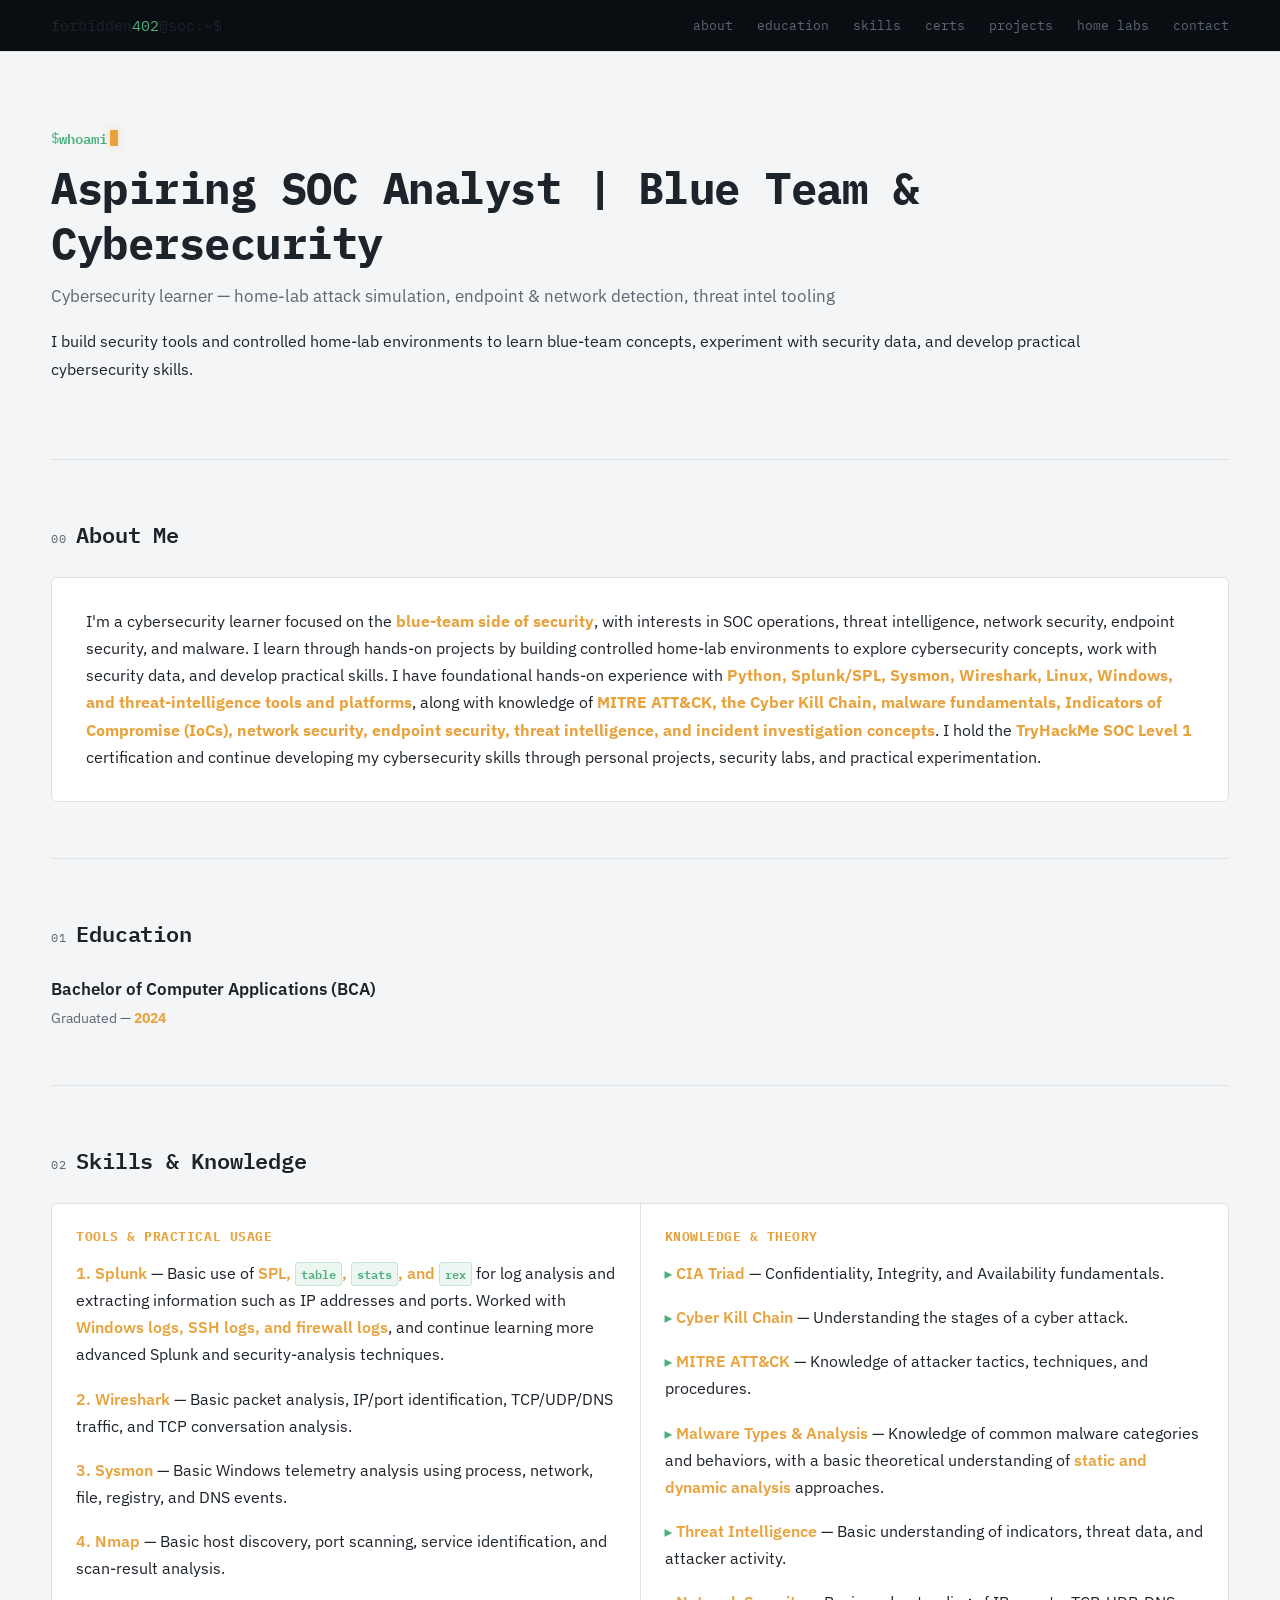
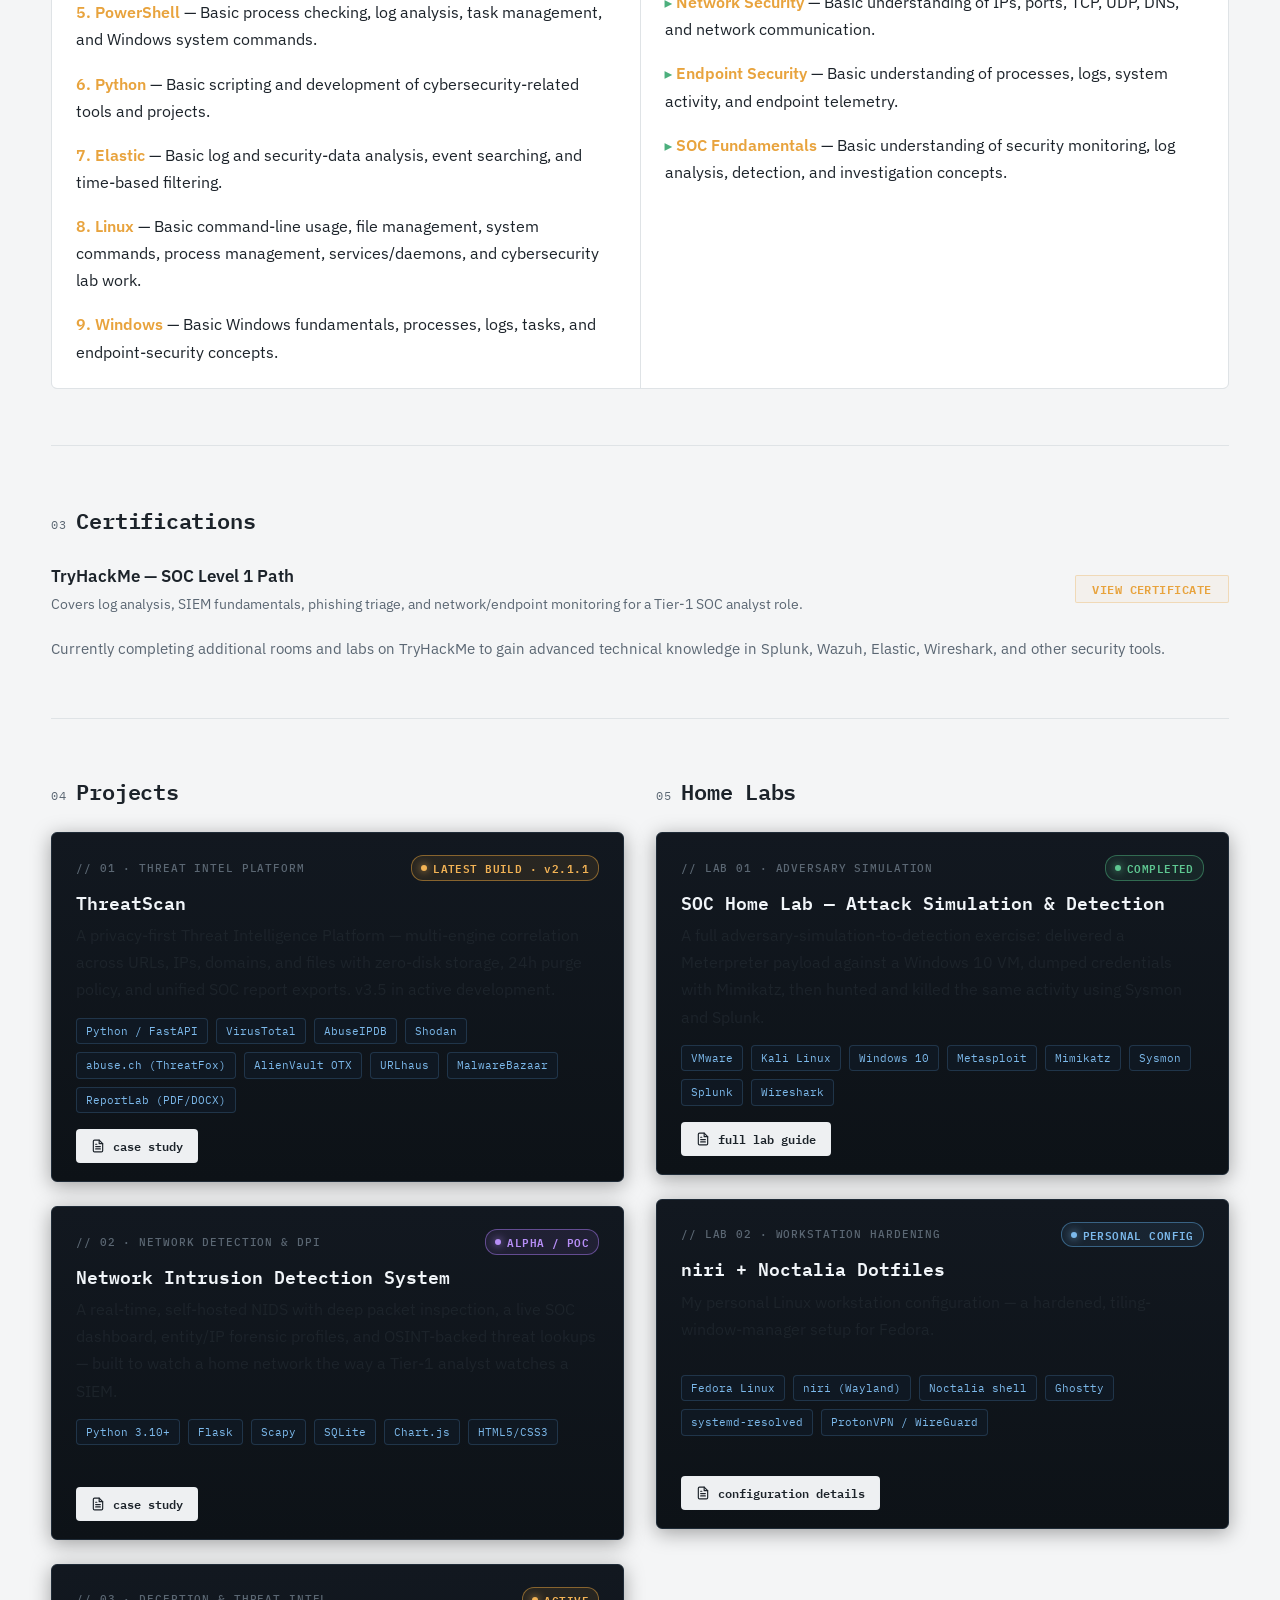
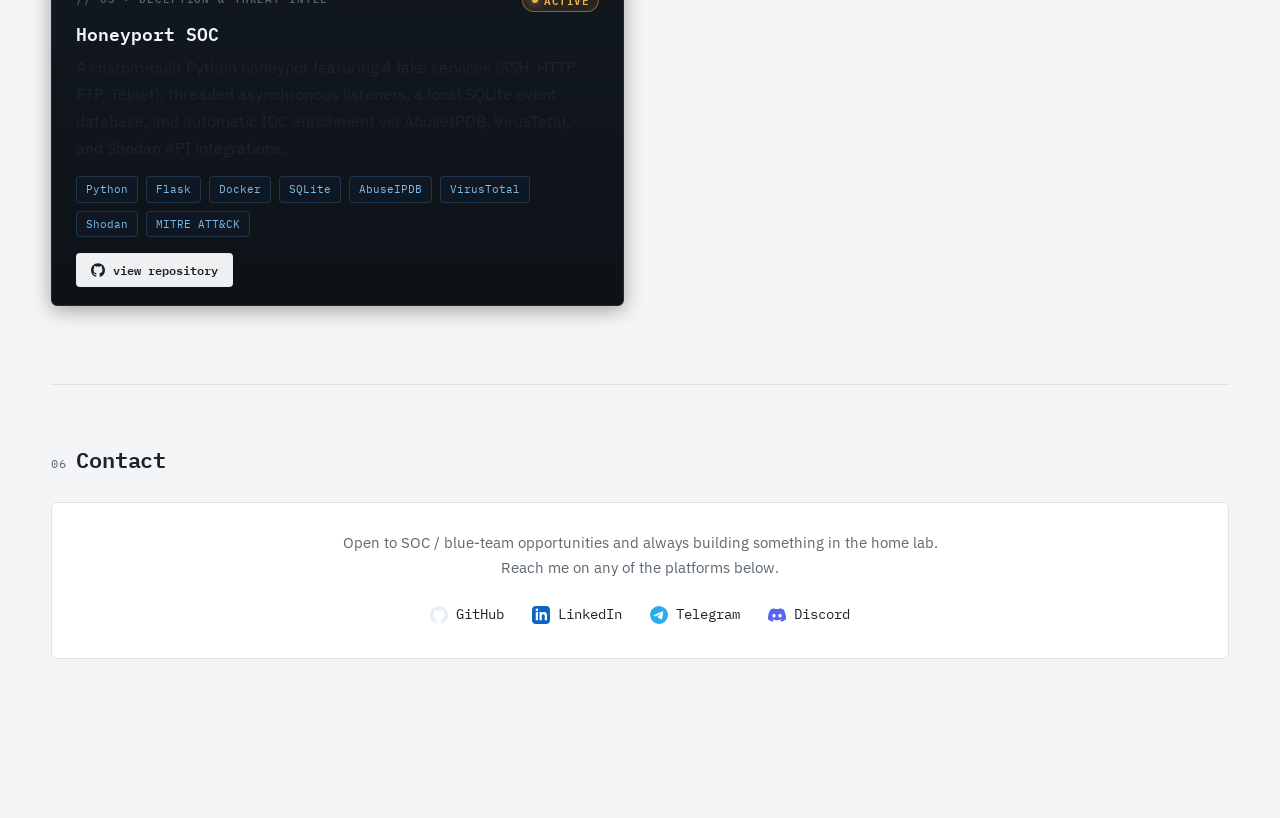
==== commit f5545555: "feat: add Honeyport SOC project to index" ====
--- a/index.html
+++ b/index.html
@@ -223,6 +223,29 @@
             </a>
           </div>
         </article>
+
+        <!-- Honeyport -->
+        <article class="proj">
+          <div class="proj-head">
+            <div class="proj-meta-row">
+              <span class="proj-tag">// 03 · DECEPTION &amp; THREAT INTEL</span>
+              <span class="proj-status status-active"><span class="status-pulse"></span>ACTIVE</span>
+            </div>
+            <div class="proj-title">Honeyport SOC</div>
+            <div class="proj-desc">A custom-built Python honeypot featuring 4 fake services (SSH, HTTP, FTP, Telnet), threaded asynchronous listeners, a local SQLite event database, and automatic IOC enrichment via AbuseIPDB, VirusTotal, and Shodan API integrations.</div>
+          </div>
+          <div class="stack-row">
+            <span class="chip">Python</span><span class="chip">Flask</span><span class="chip">Docker</span>
+            <span class="chip">SQLite</span><span class="chip">AbuseIPDB</span><span class="chip">VirusTotal</span>
+            <span class="chip">Shodan</span><span class="chip">MITRE ATT&amp;CK</span>
+          </div>
+          <div class="proj-links">
+            <a class="btn-source" href="https://github.com/forbidden402/honeyport" target="_blank" rel="noopener">
+              <svg class="btn-icon" viewBox="0 0 24 24" fill="currentColor" aria-hidden="true"><path d="M12 .297c-6.63 0-12 5.373-12 12 0 5.303 3.438 9.8 8.205 11.385.6.113.82-.258.82-.577 0-.285-.01-1.04-.015-2.04-3.338.724-4.042-1.61-4.042-1.61-.546-1.385-1.335-1.755-1.335-1.755-1.087-.744.084-.729.084-.729 1.205.084 1.838 1.236 1.838 1.236 1.07 1.835 2.809 1.305 3.495.998.108-.776.417-1.305.76-1.605-2.665-.3-5.466-1.332-5.466-5.93 0-1.31.465-2.38 1.235-3.22-.135-.303-.54-1.523.105-3.176 0 0 1.005-.322 3.3 1.23.96-.267 1.98-.399 3-.405 1.02.006 2.04.138 3 .405 2.28-1.552 3.285-1.23 3.285-1.23.645 1.653.24 2.873.12 3.176.765.84 1.23 1.91 1.23 3.22 0 4.61-2.805 5.625-5.475 5.92.42.36.81 1.096.81 2.22 0 1.606-.015 2.896-.015 3.286 0 .315.21.69.825.57C20.565 22.092 24 17.592 24 12.297c0-6.627-5.373-12-12-12"/></svg>
+              view repository
+            </a>
+          </div>
+        </article>
       </div>
 
       <!-- Column 2: Home Labs -->
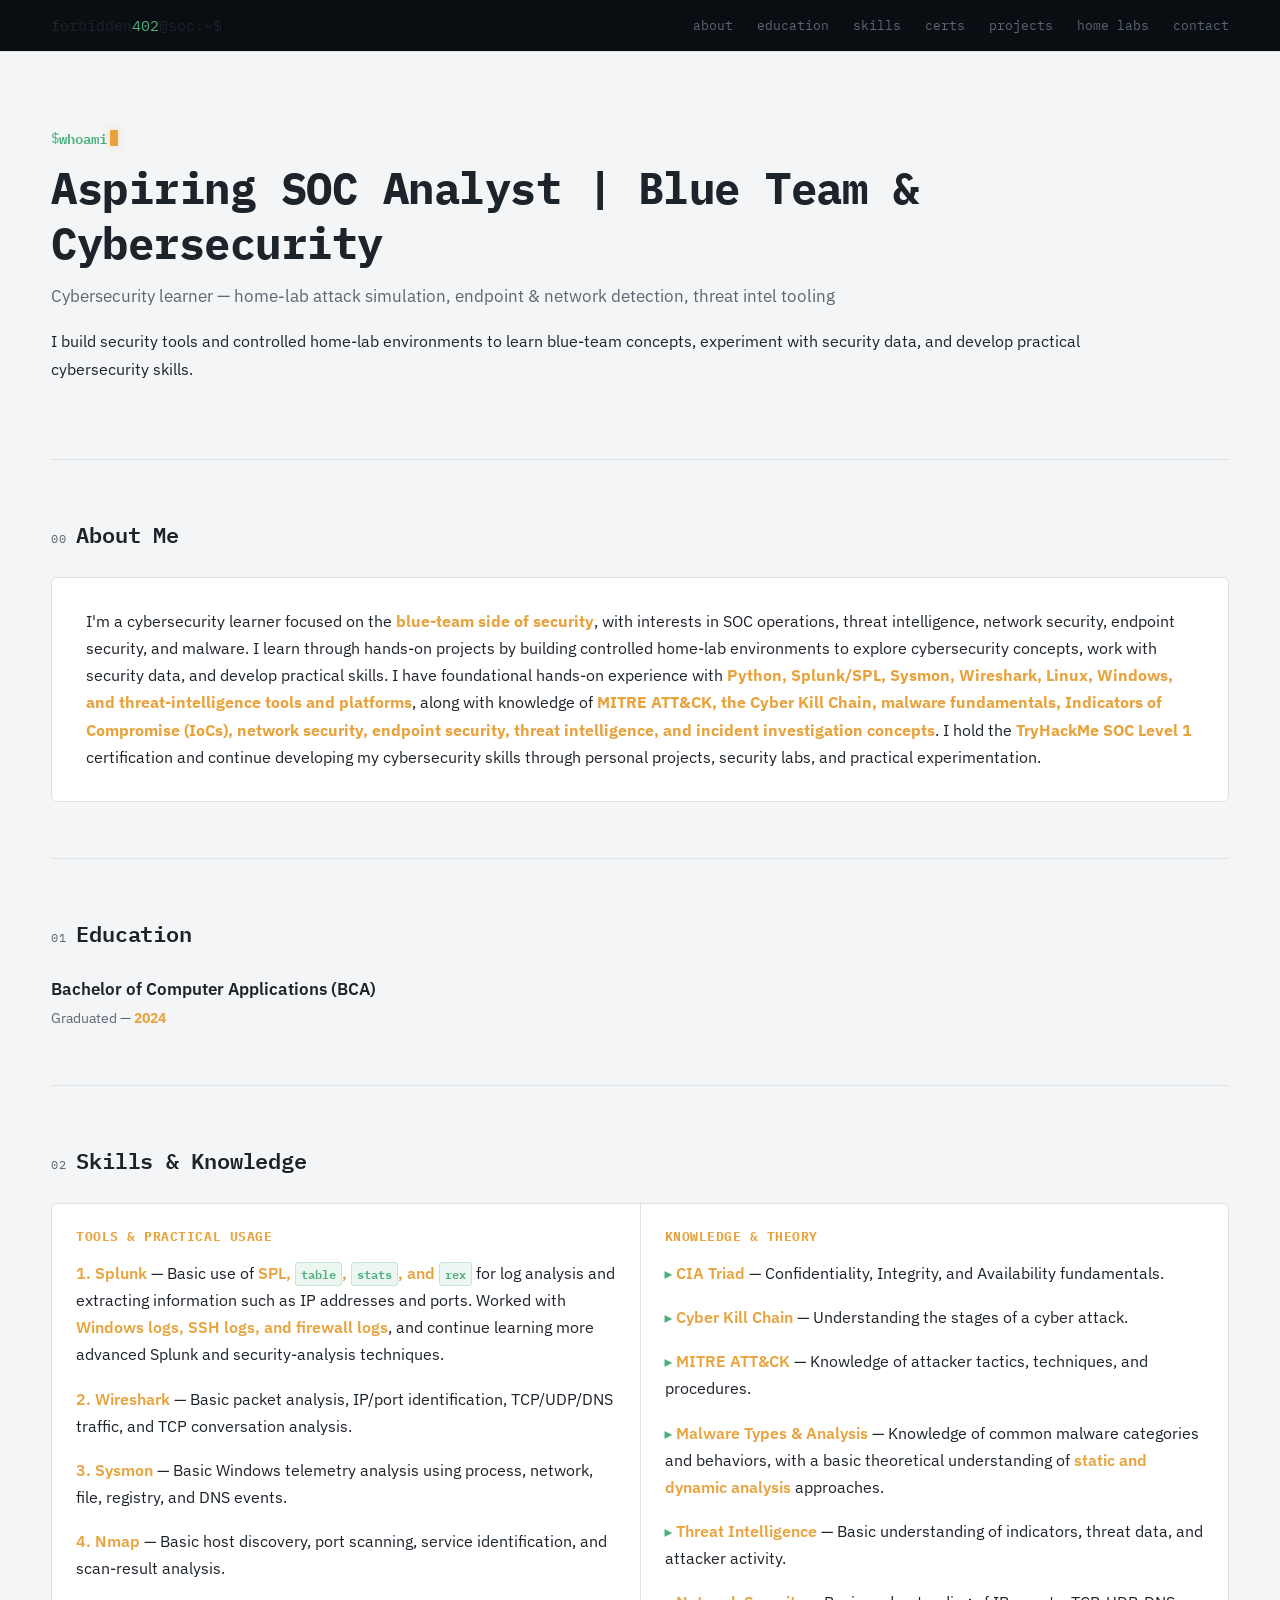
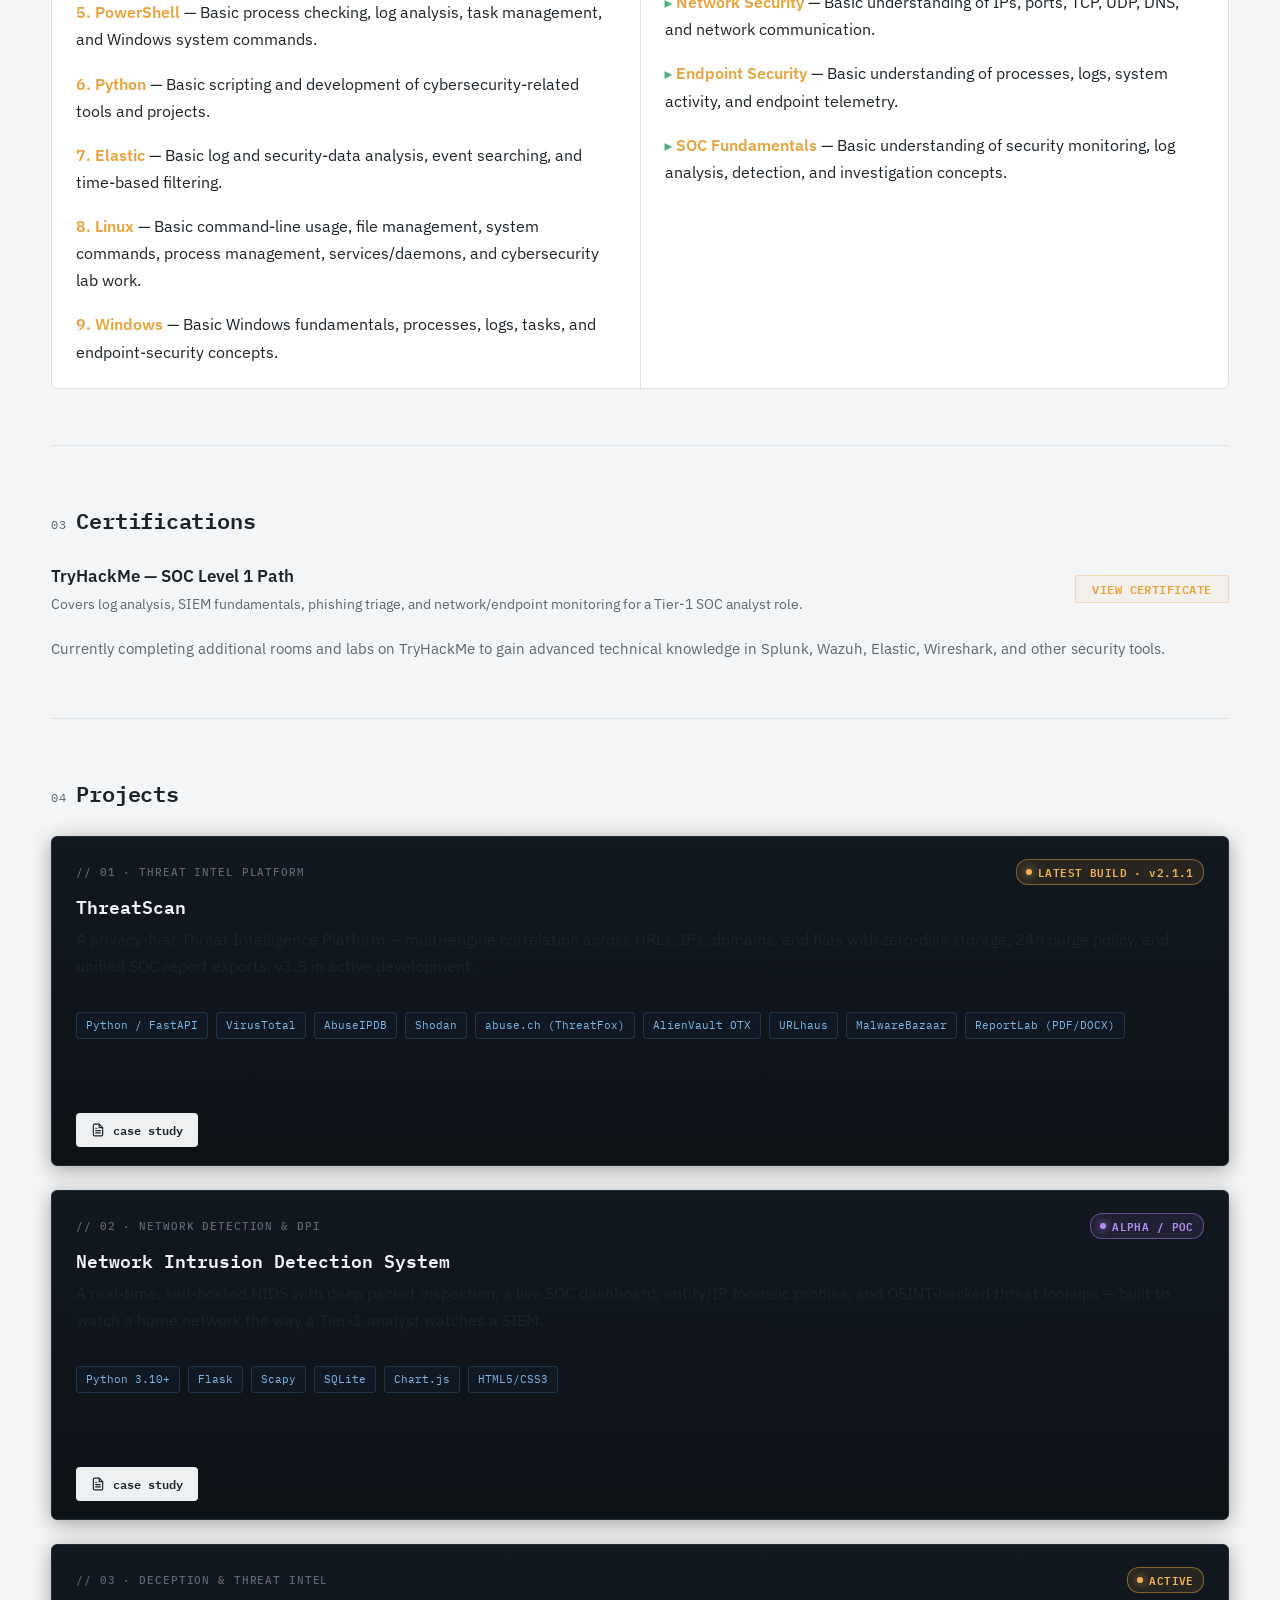
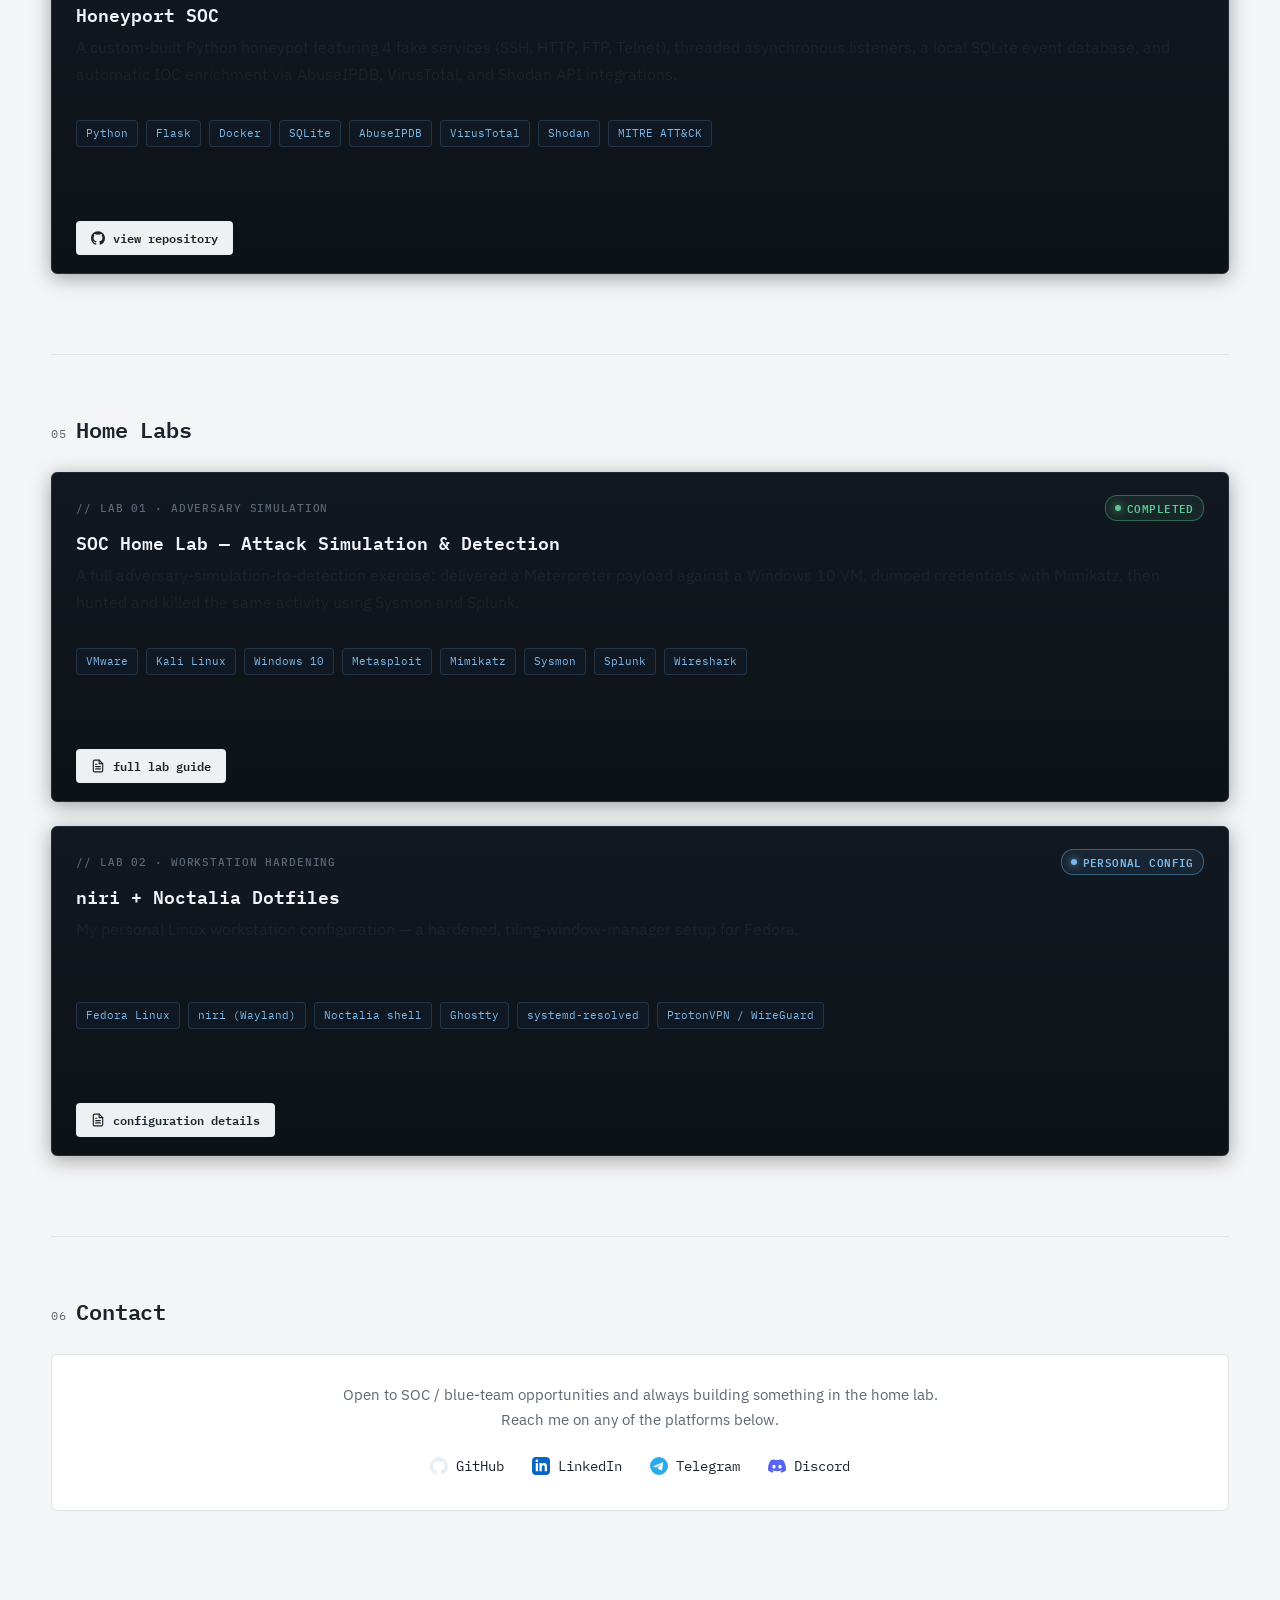
==== commit f4cc827e: "style: convert projects and home labs from side-by-side to stacked layout" ====
--- a/index.html
+++ b/index.html
@@ -169,12 +169,8 @@
     </p>
   </section>
 
-  <!-- 04 PROJECTS & 05 HOME LABS (SIDE BY SIDE GRID) -->
-  <section class="work-section anim-reveal">
-    <div class="work-grid">
-
-      <!-- Column 1: Projects -->
-      <div class="work-col" id="projects">
+  <!-- 04 PROJECTS -->
+  <section id="projects" class="anim-reveal">
         <div class="sec-head"><span class="sec-tag">04</span><h2>Projects</h2></div>
 
         <!-- ThreatScan -->
@@ -246,10 +242,10 @@
             </a>
           </div>
         </article>
-      </div>
-
-      <!-- Column 2: Home Labs -->
-      <div class="work-col" id="homelabs">
+  </section>
+
+  <!-- 05 HOME LABS -->
+  <section id="homelabs" class="anim-reveal">
         <div class="sec-head"><span class="sec-tag">05</span><h2>Home Labs</h2></div>
 
         <!-- Home Lab -->
@@ -296,9 +292,6 @@
             </a>
           </div>
         </article>
-      </div>
-
-    </div>
   </section>
 
   <!-- 06 CONTACT -->
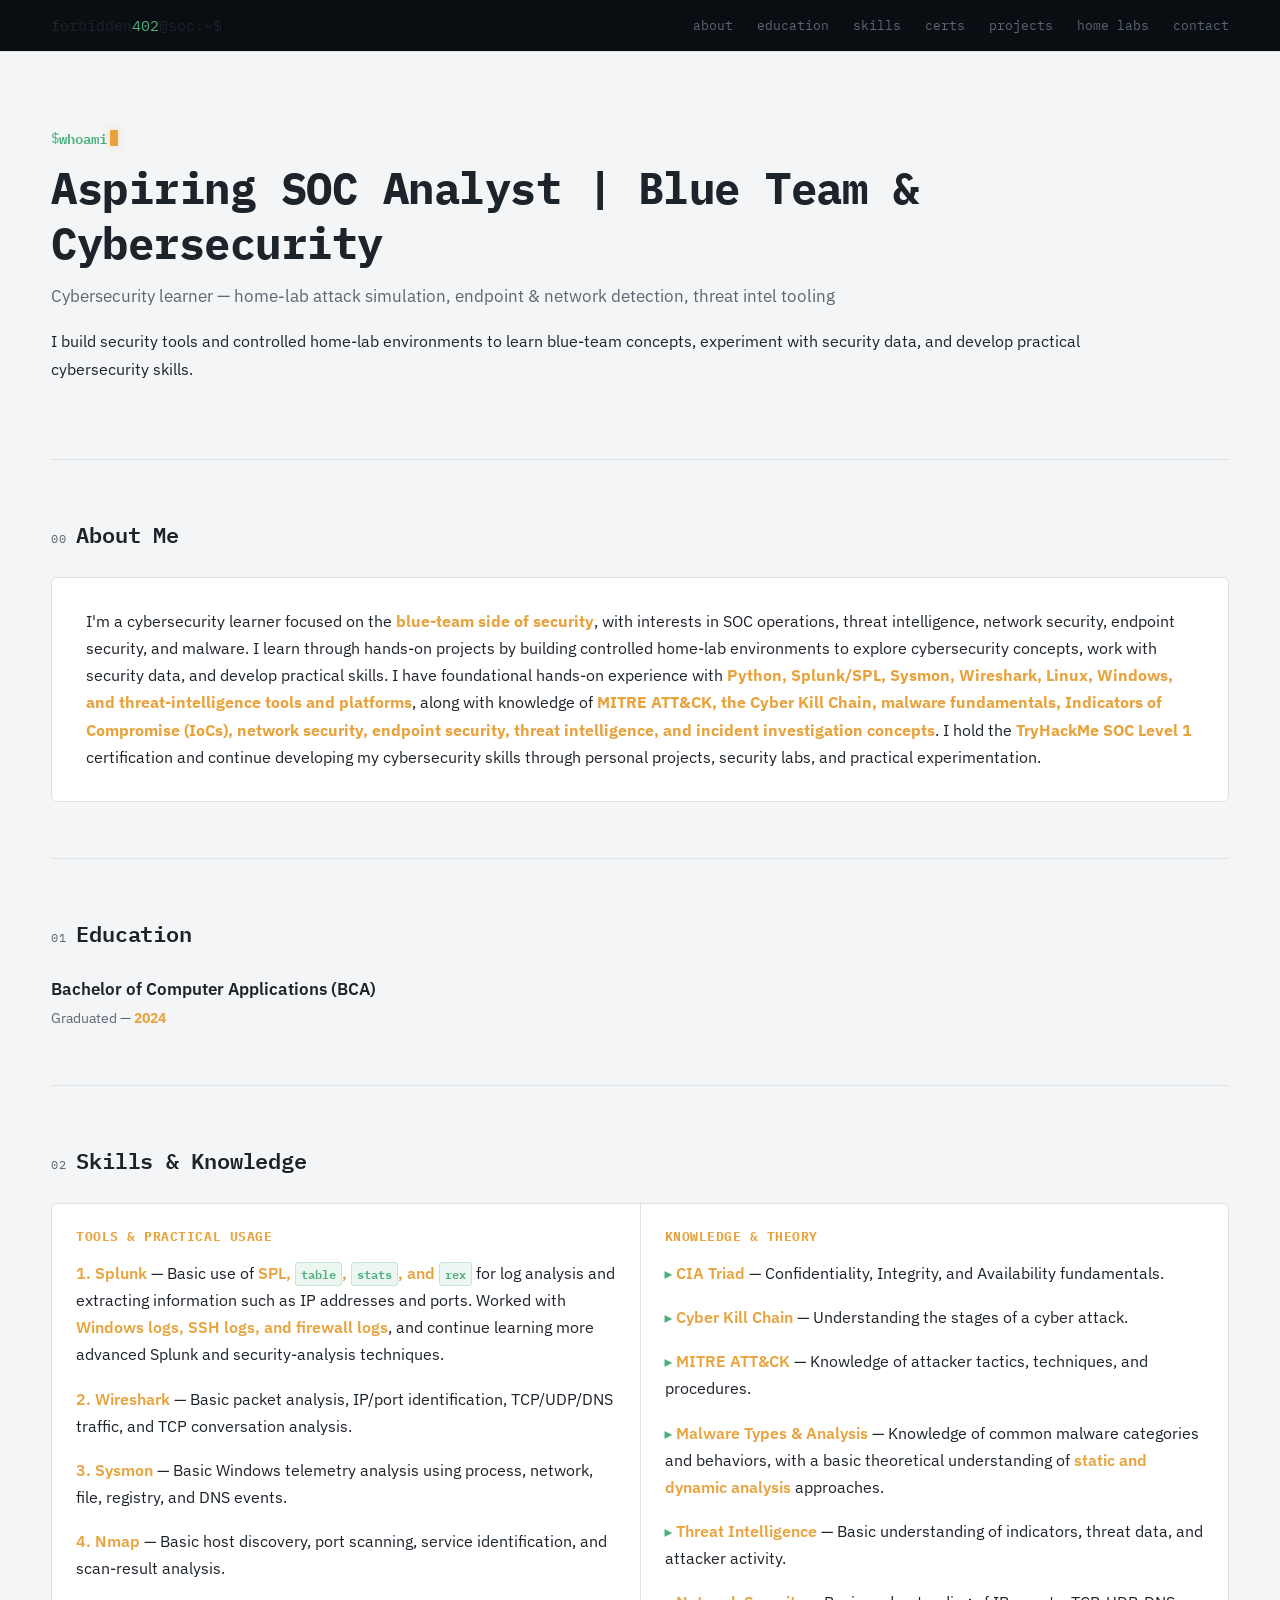
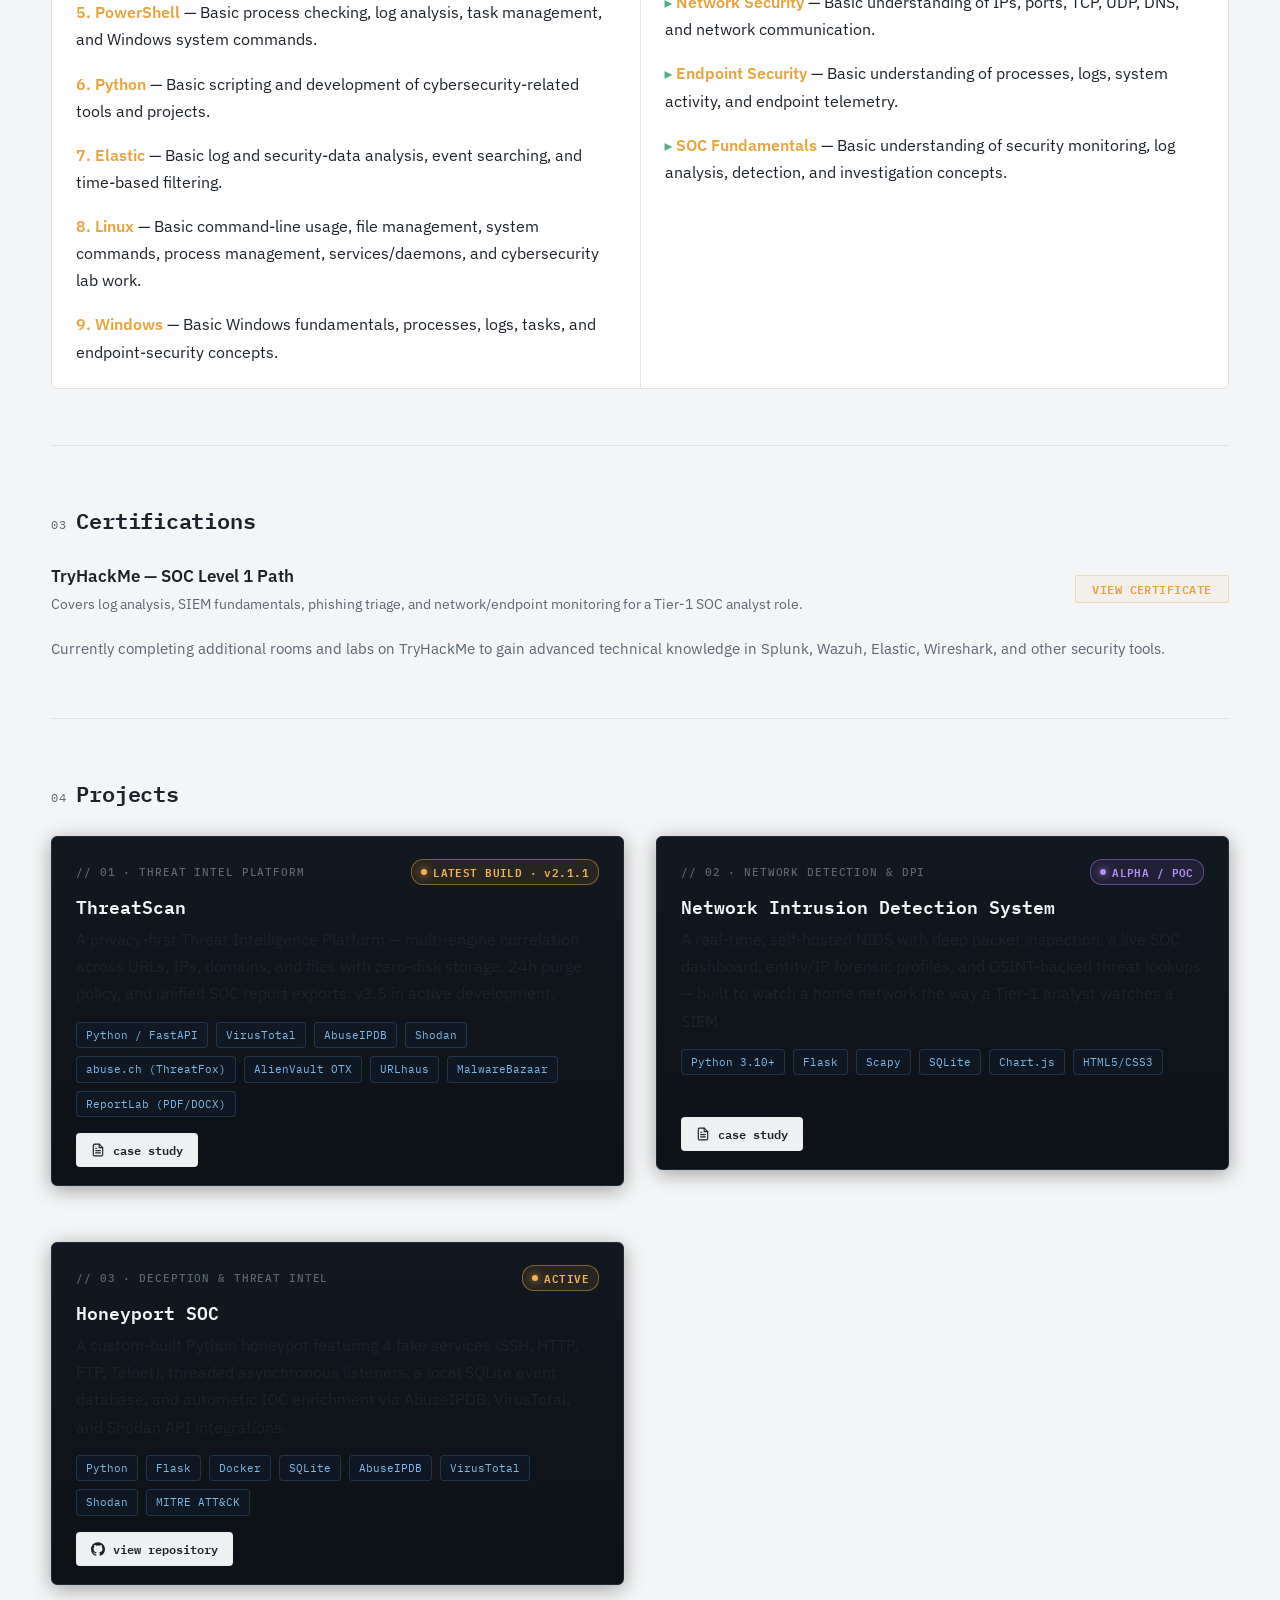
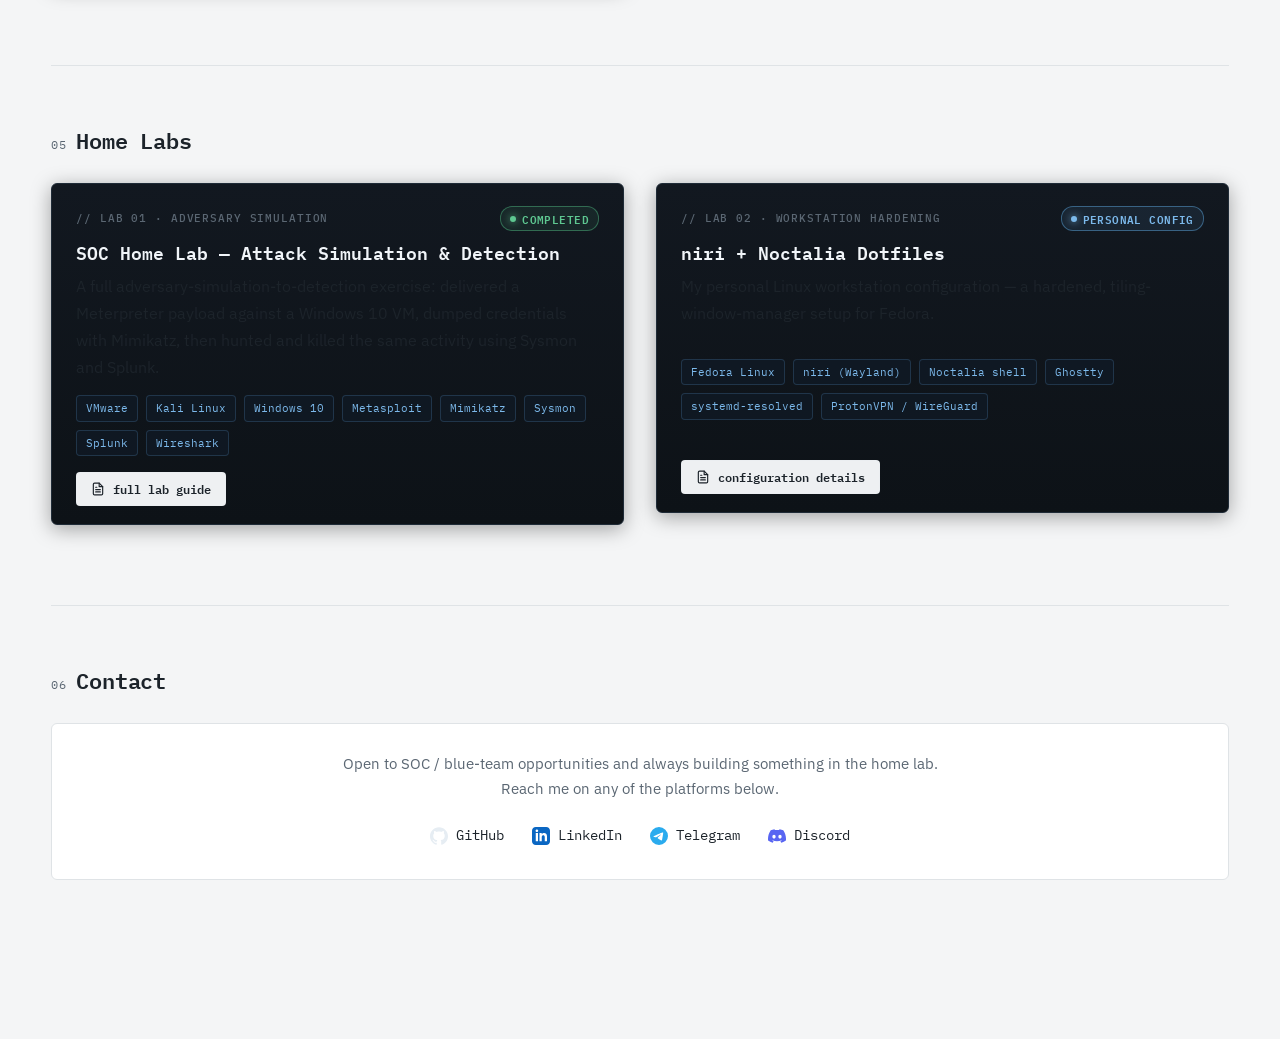
==== commit 70265fbb: "style: display project and lab cards side-by-side within their own sections" ====
--- a/index.html
+++ b/index.html
@@ -172,7 +172,7 @@
   <!-- 04 PROJECTS -->
   <section id="projects" class="anim-reveal">
         <div class="sec-head"><span class="sec-tag">04</span><h2>Projects</h2></div>
-
+    <div class="work-grid">
         <!-- ThreatScan -->
         <article class="proj">
           <div class="proj-head">
@@ -242,12 +242,13 @@
             </a>
           </div>
         </article>
+    </div>
   </section>
 
   <!-- 05 HOME LABS -->
   <section id="homelabs" class="anim-reveal">
         <div class="sec-head"><span class="sec-tag">05</span><h2>Home Labs</h2></div>
-
+    <div class="work-grid">
         <!-- Home Lab -->
         <article class="proj">
           <div class="proj-head">
@@ -292,6 +293,7 @@
             </a>
           </div>
         </article>
+    </div>
   </section>
 
   <!-- 06 CONTACT -->
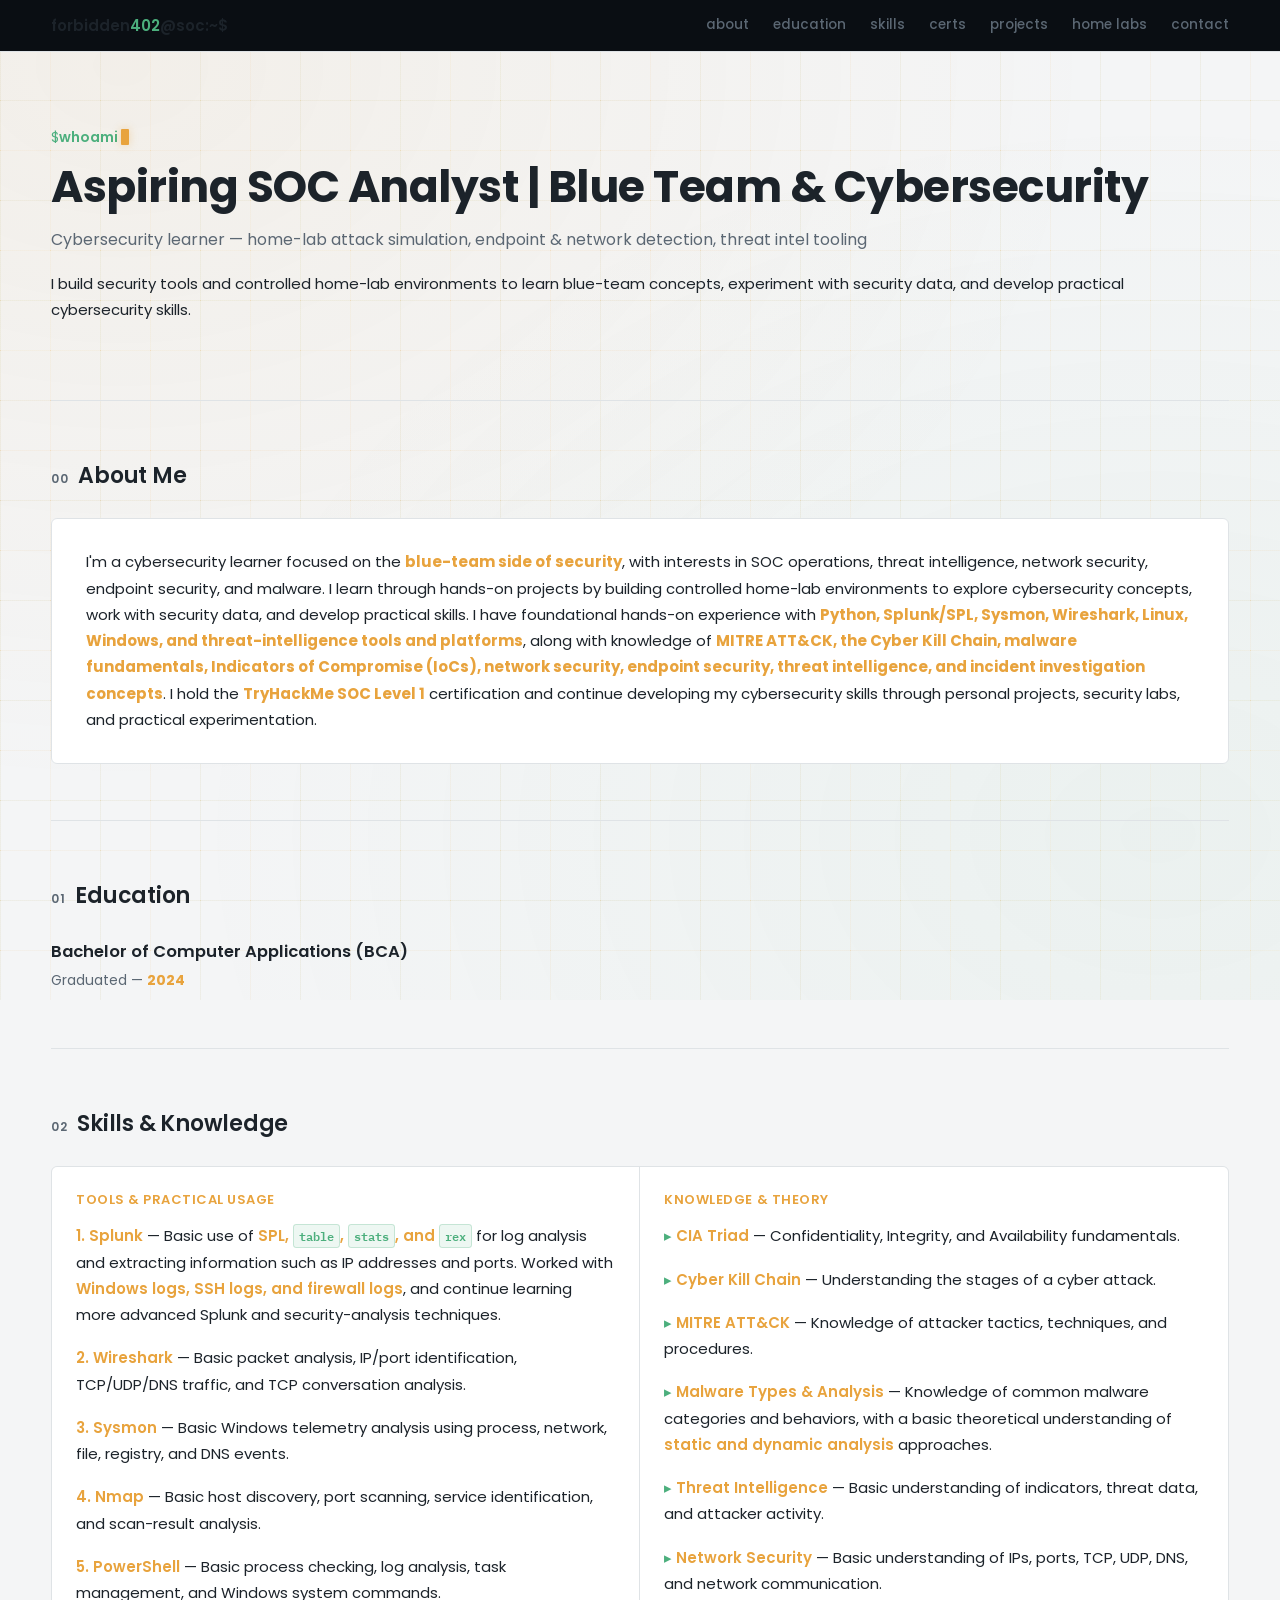
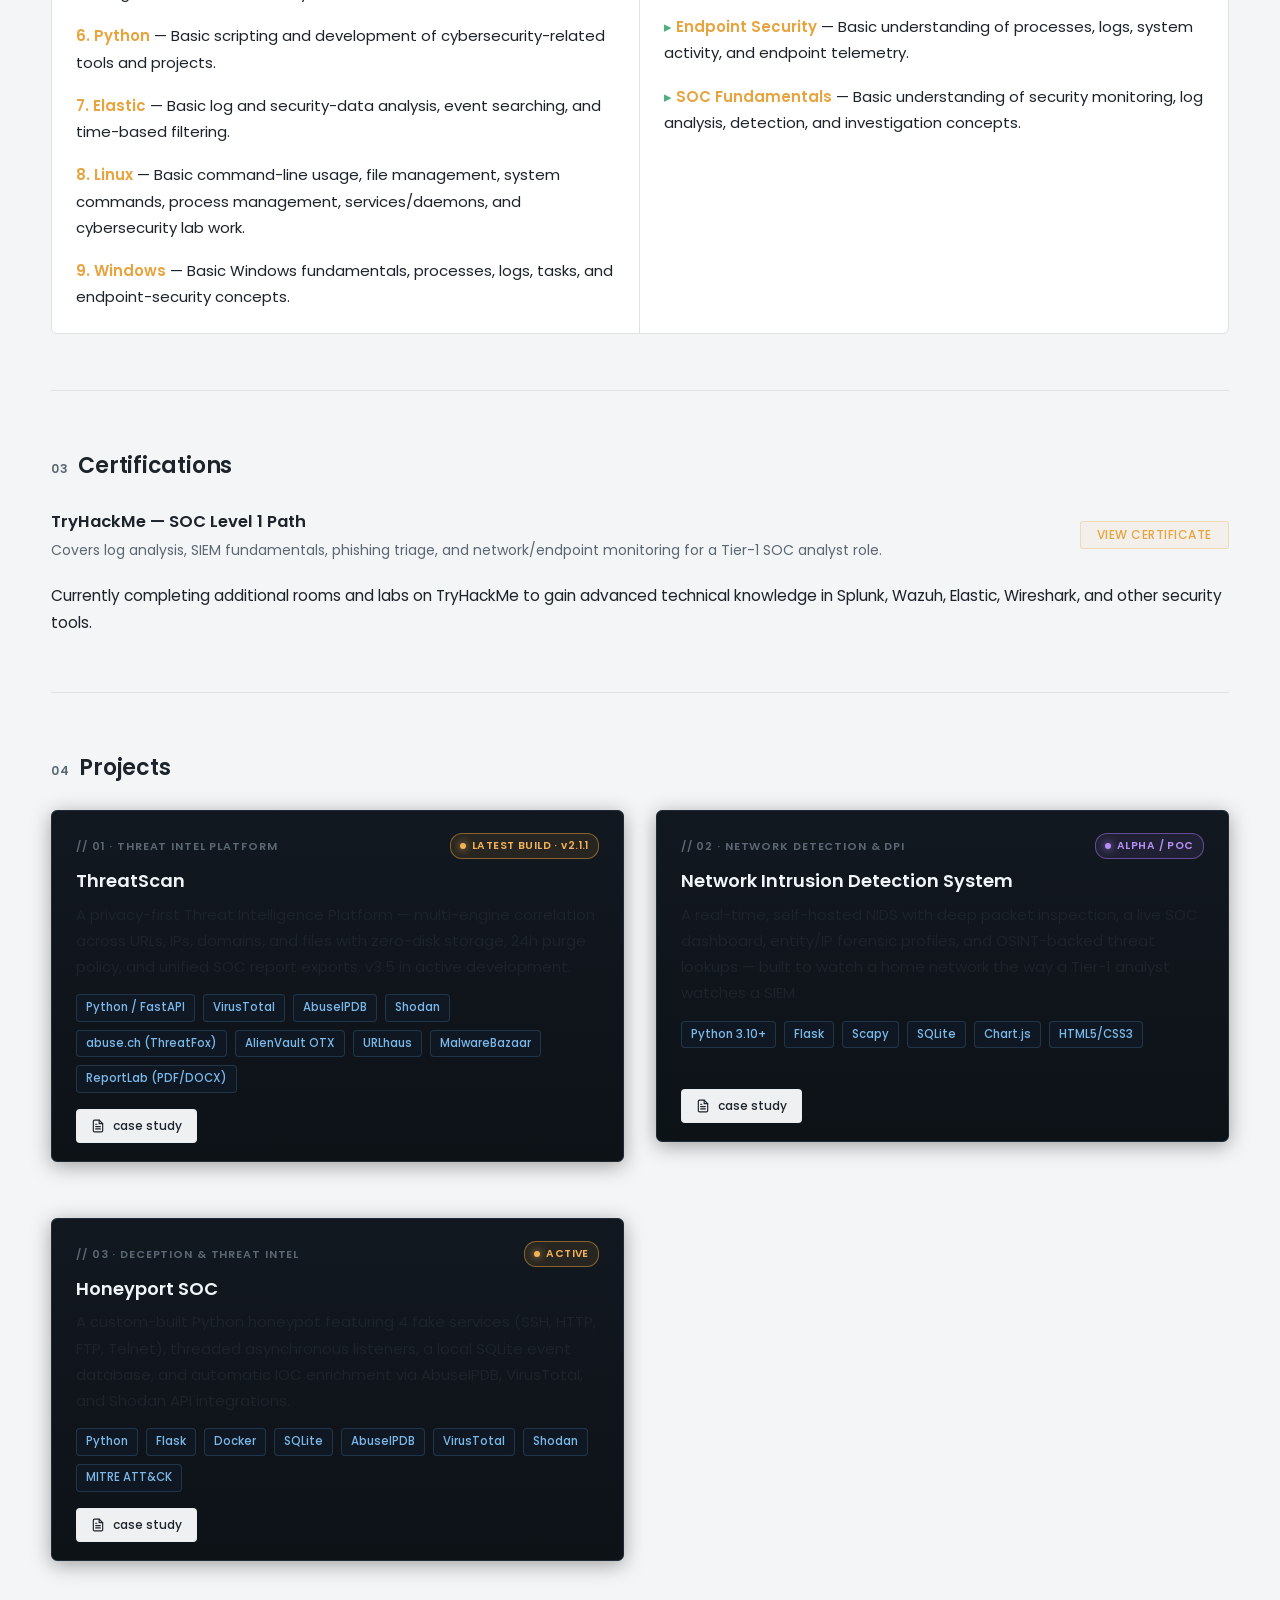
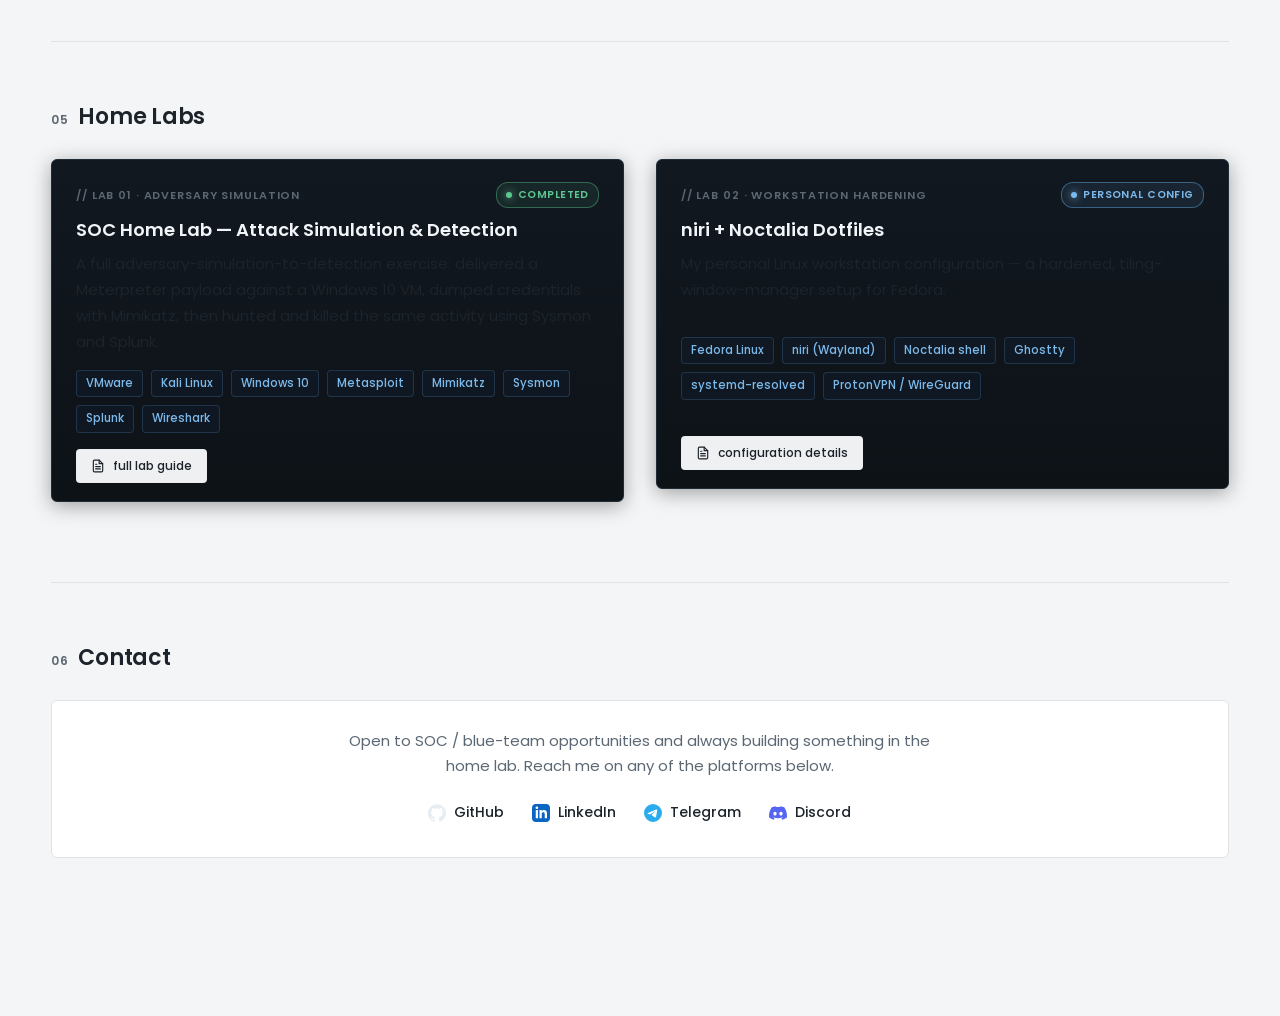
==== commit 9113f83c: "feat: enhance background boxes animation, Poppins typography, and smooth bidirectional scroll reveal" ====
--- a/index.html
+++ b/index.html
@@ -8,10 +8,10 @@
 <link rel="alternate icon" href="data:image/svg+xml,<svg xmlns=%22http://www.w3.org/2000/svg%22 viewBox=%220 0 100 100%22><text y=%22.9em%22 font-size=%2290%22>🛡️</text></svg>">
 <link rel="preconnect" href="https://fonts.googleapis.com">
 <link rel="preconnect" href="https://fonts.gstatic.com" crossorigin>
-<link href="https://fonts.googleapis.com/css2?family=IBM+Plex+Mono:wght@400;500;600;700&family=IBM+Plex+Sans:wght@400;500;600;700&display=swap" rel="stylesheet" fetchpriority="high">
-<link rel="stylesheet" href="/static/style.css?v=5.1" fetchpriority="high">
+<link href="https://fonts.googleapis.com/css2?family=Poppins:wght@300;400;500;600;700;800&family=IBM+Plex+Mono:wght@400;500;600&display=swap" rel="stylesheet" fetchpriority="high">
+<link rel="stylesheet" href="/static/style.css?v=6.7" fetchpriority="high">
 <script>
-  if(!window.matchMedia('(prefers-reduced-motion: reduce)').matches) document.documentElement.classList.add('js-anim');
+  document.documentElement.classList.add('js-anim');
   if('scrollRestoration' in history) history.scrollRestoration = 'manual';
   var _nav = window.performance && performance.getEntriesByType ? performance.getEntriesByType('navigation') : [];
   var _isReload = _nav.length > 0 ? _nav[0].type === 'reload' : (window.performance && performance.navigation && performance.navigation.type === 1);
@@ -80,6 +80,7 @@
       <a href="#contact">contact</a>
     </nav>
   </div>
+  <div class="scroll-progress-line" id="scroll-progress-line" aria-hidden="true"></div>
 </div>
 
 <div class="wrap">
@@ -164,7 +165,7 @@
         </a>
       </div>
     </div>
-    <p class="about-p" style="margin-top:20px; font-size:15px; color:var(--muted);">
+    <p class="about-p" style="margin-top:20px; font-size:15.5px; color:var(--text);">
       Currently completing additional rooms and labs on TryHackMe to gain advanced technical knowledge in Splunk, Wazuh, Elastic, Wireshark, and other security tools.
     </p>
   </section>
@@ -236,9 +237,9 @@
             <span class="chip">Shodan</span><span class="chip">MITRE ATT&amp;CK</span>
           </div>
           <div class="proj-links">
-            <a class="btn-source" href="https://github.com/forbidden402/honeyport" target="_blank" rel="noopener">
-              <svg class="btn-icon" viewBox="0 0 24 24" fill="currentColor" aria-hidden="true"><path d="M12 .297c-6.63 0-12 5.373-12 12 0 5.303 3.438 9.8 8.205 11.385.6.113.82-.258.82-.577 0-.285-.01-1.04-.015-2.04-3.338.724-4.042-1.61-4.042-1.61-.546-1.385-1.335-1.755-1.335-1.755-1.087-.744.084-.729.084-.729 1.205.084 1.838 1.236 1.838 1.236 1.07 1.835 2.809 1.305 3.495.998.108-.776.417-1.305.76-1.605-2.665-.3-5.466-1.332-5.466-5.93 0-1.31.465-2.38 1.235-3.22-.135-.303-.54-1.523.105-3.176 0 0 1.005-.322 3.3 1.23.96-.267 1.98-.399 3-.405 1.02.006 2.04.138 3 .405 2.28-1.552 3.285-1.23 3.285-1.23.645 1.653.24 2.873.12 3.176.765.84 1.23 1.91 1.23 3.22 0 4.61-2.805 5.625-5.475 5.92.42.36.81 1.096.81 2.22 0 1.606-.015 2.896-.015 3.286 0 .315.21.69.825.57C20.565 22.092 24 17.592 24 12.297c0-6.627-5.373-12-12-12"/></svg>
-              view repository
+            <a class="btn-source" href="/pages/honeyport.html">
+              <svg class="btn-icon" viewBox="0 0 24 24" fill="none" stroke="currentColor" stroke-width="2" stroke-linecap="round" stroke-linejoin="round" aria-hidden="true"><path d="M14 2H6a2 2 0 0 0-2 2v16a2 2 0 0 0 2 2h12a2 2 0 0 0 2-2V8z"></path><polyline points="14 2 14 8 20 8"></polyline><line x1="16" y1="13" x2="8" y2="13"></line><line x1="16" y1="17" x2="8" y2="17"></line><polyline points="10 9 9 9 8 9"></polyline></svg>
+              case study
             </a>
           </div>
         </article>
@@ -314,17 +315,17 @@
           <svg class="contact-icon" viewBox="0 0 24 24" fill="currentColor" aria-hidden="true"><path d="M11.944 0A12 12 0 0 0 0 12a12 12 0 0 0 12 12 12 12 0 0 0 12-12A12 12 0 0 0 12 0a12 12 0 0 0-.056 0zm4.962 7.224c.1-.002.321.023.465.14a.506.506 0 0 1 .171.325c.016.093.036.306.02.472-.18 1.898-.962 6.502-1.36 8.627-.168.9-.499 1.201-.82 1.23-.696.065-1.225-.46-1.9-.902-1.056-.693-1.653-1.124-2.678-1.8-1.185-.78-.417-1.21.258-1.91.177-.184 3.247-2.977 3.307-3.23.007-.032.014-.15-.056-.212s-.174-.041-.249-.024c-.106.024-1.793 1.14-5.061 3.345-.48.33-.913.49-1.302.48-.428-.008-1.252-.241-1.865-.44-.752-.245-1.349-.374-1.297-.789.027-.216.325-.437.893-.663 3.498-1.524 5.83-2.529 6.998-3.014 3.332-1.386 4.025-1.627 4.476-1.635z"/></svg>
           <span>Telegram</span>
         </a>
-        <span class="contact-link contact-dc" title="Discord: @network_error_403">
+        <a class="contact-link contact-dc" href="https://discord.com/users/1202244509967056957" target="_blank" rel="noopener" title="Discord: @network_error_403">
           <svg class="contact-icon" viewBox="0 0 24 24" fill="currentColor" aria-hidden="true"><path d="M20.317 4.37a19.791 19.791 0 0 0-4.885-1.515.074.074 0 0 0-.079.037c-.21.375-.444.864-.608 1.25a18.27 18.27 0 0 0-5.487 0 12.64 12.64 0 0 0-.617-1.25.077.077 0 0 0-.079-.037A19.736 19.736 0 0 0 3.677 4.37a.07.07 0 0 0-.032.027C.533 9.046-.32 13.58.099 18.057c.002.022.015.04.032.054a19.9 19.9 0 0 0 5.993 3.03.078.078 0 0 0 .084-.028 14.09 14.09 0 0 0 1.226-1.994.076.076 0 0 0-.041-.106 13.107 13.107 0 0 1-1.872-.892.077.077 0 0 1-.008-.128 10.2 10.2 0 0 0 .372-.292.074.074 0 0 1 .077-.01c3.928 1.793 8.18 1.793 12.062 0a.074.074 0 0 1 .078.01c.12.098.246.198.373.292a.077.077 0 0 1-.006.127 12.299 12.299 0 0 1-1.873.892.077.077 0 0 0-.041.107c.36.698.772 1.362 1.225 1.993a.076.076 0 0 0 .084.028 19.839 19.839 0 0 0 6.002-3.03.078.078 0 0 0 .032-.054c.5-5.177-.838-9.674-3.549-13.66a.061.061 0 0 0-.031-.03zM8.02 15.33c-1.183 0-2.157-1.085-2.157-2.419 0-1.333.956-2.419 2.157-2.419 1.21 0 2.176 1.096 2.157 2.42 0 1.333-.956 2.418-2.157 2.418zm7.975 0c-1.183 0-2.157-1.085-2.157-2.419 0-1.333.955-2.419 2.157-2.419 1.21 0 2.176 1.096 2.157 2.42 0 1.333-.946 2.418-2.157 2.418z"/></svg>
           <span>Discord</span>
-        </span>
+        </a>
       </div>
     </div>
   </section>
 
 </div>
 
-<script src="/static/loader.js?v=1.1" defer fetchpriority="low"></script>
-<script src="/static/script.js?v=2.7" defer fetchpriority="low"></script>
+<script src="/static/loader.js?v=2.3" defer fetchpriority="low"></script>
+<script src="/static/script.js?v=3.5" defer fetchpriority="low"></script>
 </body>
 </html>
--- a/static/style.css
+++ b/static/style.css
@@ -1,11 +1,9 @@
 :root{
   --bg:#0a0e13; --panel:#10161d; --panel2:#141b23; --line:#232d37;
-  --text:#dbe4ea; --muted:#7c8a97; --amber:#e8a33d; --green:#4caf7d;
+  --text:#ffffff; --muted:#a6b4c2; --amber:#e8a33d; --green:#4caf7d;
   --red:#d6584f; --blue:#5b9fd6;
   --topbar-h:52px;
   box-sizing:border-box;
-  padding-top:env(safe-area-inset-top,0px);
-  padding-bottom:env(safe-area-inset-bottom,0px);
   -webkit-font-smoothing:antialiased;
   -moz-osx-font-smoothing:grayscale;
   text-rendering:optimizeLegibility;
@@ -13,16 +11,37 @@
 *,*::before,*::after{box-sizing:inherit;margin:0;padding:0}
 html{
   scroll-padding-top:calc(var(--topbar-h) + 16px);
+  scroll-behavior:smooth;
+  scrollbar-width:thin;
+  scrollbar-color:var(--amber) var(--panel);
   -webkit-text-size-adjust:100%;
+}
+::-webkit-scrollbar {
+  width: 9px;
+  height: 9px;
+}
+::-webkit-scrollbar-track {
+  background: var(--bg);
+  border-left: 1px solid var(--line);
+}
+::-webkit-scrollbar-thumb {
+  background: #25313d;
+  border-radius: 4px;
+  border: 1px solid var(--bg);
+  transition: background 0.2s ease;
+}
+::-webkit-scrollbar-thumb:hover {
+  background: var(--amber);
+  box-shadow: 0 0 8px rgba(232, 163, 61, 0.4);
 }
 body{
   background:var(--bg);
   color:var(--text);
-  font-family:'IBM Plex Sans',-apple-system,BlinkMacSystemFont,'Segoe UI',Roboto,'Helvetica Neue',Arial,sans-serif;
-  font-size:16px;
-  line-height:1.68;
+  font-family:'Poppins',-apple-system,BlinkMacSystemFont,'Segoe UI',Roboto,'Helvetica Neue',Arial,sans-serif;
+  font-size:15px;
+  line-height:1.7;
   min-height:100%;
-  overflow-x:clip;
+  overflow-x:hidden;
   position:relative;
   width:100%;
   -webkit-font-smoothing:antialiased;
@@ -41,15 +60,75 @@
   max-width:1440px;
   margin:0 auto;
   padding:0 clamp(20px, 4vw, 64px);
-  padding-top:var(--topbar-h) !important;    /* offset for fixed topbar */
-  padding-bottom:clamp(64px, 8vw, 110px);   /* comfortable bottom spacing */
-}
+  padding-top:calc(var(--topbar-h) + env(safe-area-inset-top, 0px)) !important;    /* offset for fixed topbar */
+  padding-bottom:calc(clamp(64px, 8vw, 110px) + env(safe-area-inset-bottom, 0px));   /* comfortable bottom spacing */
+  position:relative;
+  z-index:1;
+}
+
+/* ── CYBER GRID BOXES BACKGROUND ANIMATION ─────────── */
+body::before {
+  content: "";
+  position: fixed;
+  top: -100px;
+  left: -100px;
+  width: calc(100vw + 200px);
+  height: calc(100vh + 200px);
+  pointer-events: none;
+  z-index: 0;
+  background-image: 
+    linear-gradient(to right, rgba(232, 163, 61, 0.058) 1px, transparent 1px),
+    linear-gradient(to bottom, rgba(232, 163, 61, 0.058) 1px, transparent 1px),
+    radial-gradient(circle at 0 0, rgba(232, 163, 61, 0.14) 1.5px, transparent 1.5px),
+    radial-gradient(ellipse at 15% 15%, rgba(232, 163, 61, 0.065) 0%, transparent 55%),
+    radial-gradient(ellipse at 85% 85%, rgba(76, 175, 125, 0.05) 0%, transparent 55%);
+  background-size: 50px 50px, 50px 50px, 50px 50px, 100% 100%, 100% 100%;
+  animation: cyberGridDrift 20s linear infinite;
+  will-change: transform;
+}
+
+body::after {
+  content: "";
+  position: fixed;
+  top: -100px;
+  left: -100px;
+  width: calc(100vw + 200px);
+  height: calc(100vh + 200px);
+  pointer-events: none;
+  z-index: 0;
+  background-image: 
+    linear-gradient(to right, rgba(76, 175, 125, 0.028) 1px, transparent 1px),
+    linear-gradient(to bottom, rgba(76, 175, 125, 0.028) 1px, transparent 1px);
+  background-size: 100px 100px, 100px 100px;
+  animation: cyberMacroDrift 30s linear infinite;
+  will-change: transform;
+}
+
+@keyframes cyberGridDrift {
+  0% {
+    transform: translate3d(0, 0, 0);
+  }
+  100% {
+    transform: translate3d(50px, 50px, 0);
+  }
+}
+
+@keyframes cyberMacroDrift {
+  0% {
+    transform: translate3d(0, 0, 0);
+  }
+  100% {
+    transform: translate3d(-100px, -100px, 0);
+  }
+}
+
 .topbar{
   position:fixed !important;
   top:0;
   left:0;
   right:0;
-  height:var(--topbar-h);
+  height:calc(var(--topbar-h) + env(safe-area-inset-top, 0px));
+  padding-top:env(safe-area-inset-top, 0px);
   z-index:70;          /* always above sidebar drawer and overlay */
   background:#0a0e13;
   border-bottom:1px solid var(--line);
@@ -65,10 +144,10 @@
   justify-content:space-between;
   align-items:center;
 }
-.brand{font-family:'IBM Plex Mono',ui-monospace,monospace;font-size:15px;color:var(--text);white-space:nowrap;text-decoration:none;cursor:pointer;transition:opacity .15s ease}
+.brand{font-family:'Poppins',sans-serif;font-weight:600;font-size:15px;color:var(--text);white-space:nowrap;text-decoration:none;cursor:pointer;transition:opacity .15s ease}
 .brand:hover{text-decoration:none;color:var(--text);opacity:.85}
 .brand span{color:var(--green)}
-.nav{display:flex;gap:24px;font-family:'IBM Plex Mono',ui-monospace,monospace;font-size:13px}
+.nav{display:flex;gap:24px;font-family:'Poppins',sans-serif;font-weight:500;font-size:13.5px}
 .nav a{color:var(--muted);transition:color .15s ease}
 .nav a:hover{color:var(--amber);text-decoration:none}
 
@@ -174,7 +253,8 @@
   flex-shrink:0;
 }
 .sidebar-sec-label{
-  font-family:'IBM Plex Mono',monospace;
+  font-family:'Poppins',sans-serif;
+  font-weight:600;
   font-size:11px;
   color:var(--green);
   letter-spacing:.08em;
@@ -188,7 +268,7 @@
   font-weight:500;
   padding:5px 10px;
   cursor:pointer;
-  font-family:'IBM Plex Mono',monospace;
+  font-family:'Poppins',sans-serif;
   display:inline-flex;
   align-items:center;
   gap:6px;
@@ -210,7 +290,8 @@
   align-items:center;
   gap:14px;
   padding:13px 20px;
-  font-family:'IBM Plex Mono';
+  font-family:'Poppins',sans-serif;
+  font-weight:500;
   font-size:14px;
   color:var(--muted);
   text-decoration:none;
@@ -225,6 +306,8 @@
   text-decoration:none;
 }
 .sidebar-num{
+  font-family:'Poppins',sans-serif;
+  font-weight:600;
   font-size:11px;
   color:var(--green);
   letter-spacing:.06em;
@@ -236,7 +319,7 @@
   flex-shrink:0;
 }
 .sidebar-hint{
-  font-family:'IBM Plex Mono';
+  font-family:'Poppins',sans-serif;
   font-size:11px;
   color:var(--muted);
   opacity:.55;
@@ -245,7 +328,7 @@
 /* HERO */
 .hero{padding:72px 0 48px;border-bottom:1px solid var(--line)}
 .prompt-line{
-  font-family:'IBM Plex Mono',monospace;
+  font-family:'Poppins',sans-serif;
   color:var(--green);
   font-size:14px;
   margin-bottom:14px;
@@ -259,7 +342,7 @@
 }
 .typing-text{
   color:var(--green);
-  font-family:'IBM Plex Mono',monospace;
+  font-family:'Poppins',sans-serif;
   font-weight:600;
   min-height:1em;
 }
@@ -277,37 +360,45 @@
   animation:blink 1.05s steps(1) infinite;
 }
 @keyframes blink{50%{opacity:0}}
-h1{font-family:'IBM Plex Mono',ui-monospace,monospace;font-weight:700;font-size:clamp(26px,4vw,44px);letter-spacing:-.5px;margin-bottom:14px;line-height:1.25;word-break:break-word}
-.role{font-size:16.5px;color:var(--muted);margin-bottom:18px;line-height:1.5}
-.tagline{max-width:1100px;color:var(--text);font-size:16px;line-height:1.75;margin-bottom:28px}
-
-.btn{border:1px solid var(--line);padding:9px 16px;color:var(--text);display:inline-block;transition:all .15s ease}
+h1{font-family:'Poppins',sans-serif;font-weight:700;font-size:clamp(26px,4vw,44px);letter-spacing:-.5px;margin-bottom:14px;line-height:1.25;word-break:break-word}
+.role{font-family:'Poppins',sans-serif;font-size:16px;color:var(--muted);margin-bottom:18px;line-height:1.55}
+.tagline{max-width:1100px;color:var(--text);font-family:'Poppins',sans-serif;font-size:15px;line-height:1.75;margin-bottom:28px}
+
+.btn{border:1px solid var(--line);padding:9px 16px;color:var(--text);font-family:'Poppins',sans-serif;font-weight:500;display:inline-block;transition:all .15s ease}
 .btn:hover{border-color:var(--amber);text-decoration:none;color:var(--amber)}
 
 /* SECTIONS */
 section{padding:56px 0;border-bottom:1px solid var(--line)}
 .sec-head{display:flex;align-items:baseline;gap:10px;margin-bottom:24px}
-.sec-tag{font-family:'IBM Plex Mono',ui-monospace,monospace;color:var(--muted);font-size:12px;letter-spacing:.05em}
-h2{font-family:'IBM Plex Mono',ui-monospace,monospace;font-size:22px;font-weight:600;letter-spacing:-.01em}
-
-/* ABOUT */
+.sec-tag{font-family:'Poppins',sans-serif;font-weight:600;color:var(--muted);font-size:12px;letter-spacing:.05em}
+h2{font-family:'Poppins',sans-serif;font-size:22px;font-weight:600;letter-spacing:-.01em}
+
+/* ABOUT & GLOBAL PROSE TYPOGRAPHY */
+p, .about-p, .proj-desc, .cdesc, .contact-box p, .tagline {
+  font-family: 'Poppins', -apple-system, BlinkMacSystemFont, 'Segoe UI', Roboto, 'Helvetica Neue', Arial, sans-serif;
+  font-size: 15px;
+  line-height: 1.75;
+  color: var(--text);
+  -webkit-font-smoothing: antialiased;
+  -moz-osx-font-smoothing: grayscale;
+}
 .about-card{border:1px solid var(--line);border-radius:6px;padding:30px 34px;background:var(--panel)}
-.about-p{font-size:15.5px;color:var(--text);margin-bottom:14px;max-width:100%;line-height:1.75}
+.about-p{margin-bottom:14px;max-width:100%}
 .about-p:last-child{margin-bottom:0}
 .about-p strong{color:var(--amber)}
 
 /* SKILLS & KNOWLEDGE 2-COL FULL WIDTH — UNIFORM BOX SIZE */
 .skill-grid{display:grid;grid-template-columns:1fr 1fr;gap:1px;background:var(--line);border:1px solid var(--line);border-radius:6px;overflow:hidden}
 .skill-cat{background:var(--panel);padding:22px 24px;min-height:160px;display:flex;flex-direction:column}
-.skill-cat h3{font-family:'IBM Plex Mono';font-size:13px;color:var(--amber);margin-bottom:12px;letter-spacing:.04em}
+.skill-cat h3{font-family:'Poppins',sans-serif;font-weight:600;font-size:13px;color:var(--amber);margin-bottom:12px;letter-spacing:.04em}
 .skill-cat ul{list-style:none;font-size:14px;color:var(--text);flex:1}
 
 /* TOOL & THEORY LISTS */
 .tool-list, .theory-list{list-style:none;padding:0;margin:0}
 .tool-list li, .theory-list li{
   padding:8px 0;
-  font-family:'IBM Plex Sans','Inter',ui-sans-serif,system-ui,sans-serif;
-  font-size:15.5px;
+  font-family:'Poppins',sans-serif;
+  font-size:15px;
   line-height:1.75;
   color:var(--text);
   border-bottom:1px solid rgba(255,255,255,.04);
@@ -318,7 +409,7 @@
 .theory-list li::before{content:"▸ ";color:var(--green)}
 .tool-list strong, .theory-list strong{color:var(--amber);font-weight:600}
 .tool-list code{
-  font-family:'IBM Plex Mono',monospace;
+  font-family:'IBM Plex Mono', 'Poppins', monospace;
   font-size:12px;
   background:rgba(76,175,125,.1);
   color:var(--green);
@@ -347,8 +438,8 @@
   min-width:0;
   min-height:0;
 }
-.cert-row .cname{font-weight:600;font-size:16.5px;color:var(--text)}
-.cert-row .cdesc{color:var(--muted);font-size:14px;margin-top:4px;line-height:1.55}
+.cert-row .cname{font-weight:600;font-size:16.5px;color:var(--text);font-family:'Poppins',sans-serif}
+.cert-row .cdesc{color:var(--muted);font-size:14px;margin-top:4px;line-height:1.55;font-family:'Poppins',sans-serif}
 .cert-row .cdesc strong{color:var(--amber)}
 .cert-actions{
   display:inline-flex;
@@ -357,15 +448,15 @@
   flex-shrink:0;
   min-height:0;
 }
-.badge{font-family:'IBM Plex Mono';font-size:11px;padding:5px 10px;border:1px solid var(--green);color:var(--green);white-space:nowrap;border-radius:4px;line-height:1}
+.badge{font-family:'Poppins',sans-serif;font-weight:600;font-size:11px;padding:5px 10px;border:1px solid var(--green);color:var(--green);white-space:nowrap;border-radius:4px;line-height:1}
 .badge-edu{border-color:var(--amber);color:var(--amber);background:rgba(232,163,61,.08)}
 .btn-cert{
-  font-family:'IBM Plex Mono',monospace;
+  font-family:'Poppins',sans-serif;
   font-size:12px;
-  font-weight:600;
+  font-weight:500;
   letter-spacing:.04em;
   border:1px solid rgba(232,163,61,.3);
-  border-radius:2px;
+  border-radius:3px;
   padding:7px 16px;
   color:var(--amber);
   background:rgba(232,163,61,.05);
@@ -438,23 +529,23 @@
   flex-wrap:wrap;
 }
 .proj-tag{
-  font-family:'IBM Plex Mono';
+  font-family:'Poppins',sans-serif;
   font-size:11px;
   color:var(--muted);
   letter-spacing:.08em;
-  font-weight:500;
+  font-weight:600;
 }
 .proj-title{
-  font-family:'IBM Plex Mono';
+  font-family:'Poppins',sans-serif;
   font-size:18px;
   font-weight:600;
   margin-bottom:8px;
-  line-height:1.3;
+  line-height:1.35;
   color:#f1f5f9;
   word-break:break-word;
 }
 .proj-status{
-  font-family:'IBM Plex Mono';
+  font-family:'Poppins',sans-serif;
   font-size:10.5px;
   font-weight:600;
   letter-spacing:.04em;
@@ -471,6 +562,7 @@
   height:6px;
   border-radius:50%;
   display:inline-block;
+  animation:statusPulseDot 2s cubic-bezier(0.4, 0, 0.6, 1) infinite;
 }
 .status-active{
   border:1px solid rgba(232,163,61,.5);
@@ -480,7 +572,6 @@
 .status-active .status-pulse{
   background:#f3b355;
   box-shadow:0 0 8px #f3b355;
-  animation:pulseAmber 2s infinite;
 }
 .status-completed{
   border:1px solid rgba(76,175,125,.5);
@@ -509,15 +600,21 @@
   background:#7cb9eb;
   box-shadow:0 0 8px #7cb9eb;
 }
-@keyframes pulseAmber{
-  0%{transform:scale(.9);opacity:.7}
-  50%{transform:scale(1.2);opacity:1;box-shadow:0 0 10px #f3b355}
-  100%{transform:scale(.9);opacity:.7}
+@keyframes statusPulseDot{
+  0%, 100%{
+    transform:scale(0.85);
+    opacity:0.65;
+  }
+  50%{
+    transform:scale(1.25);
+    opacity:1;
+    filter:brightness(1.2);
+  }
 }
 .proj-desc{
   color:var(--text);
-  font-family:'IBM Plex Sans',-apple-system,BlinkMacSystemFont,'Segoe UI',Roboto,'Helvetica Neue',Arial,sans-serif;
-  font-size:15.5px;
+  font-family:'Poppins',sans-serif;
+  font-size:15px;
   max-width:100%;
   line-height:1.75;
   min-height:72px;
@@ -534,8 +631,9 @@
   align-content:flex-start;
 }
 .chip{
-  font-family:'IBM Plex Mono';
-  font-size:11px;
+  font-family:'Poppins',sans-serif;
+  font-weight:500;
+  font-size:11.5px;
   color:#7cb9eb;
   background:rgba(16,27,39,.7);
   border:1px solid rgba(91,159,214,.22);
@@ -553,14 +651,14 @@
   display:flex;
   flex-wrap:wrap;
   gap:10px;
-  font-family:'IBM Plex Mono';
+  font-family:'Poppins',sans-serif;
   font-size:12.5px;
   align-items:center;
   min-height:48px;
   margin-top:auto;
 }
 .btn-live{
-  font-family:'IBM Plex Mono';
+  font-family:'Poppins',sans-serif;
   font-size:12px;
   font-weight:500;
   border:1px solid var(--green);
@@ -582,9 +680,9 @@
   transform:translateY(-1px);
 }
 .btn-source{
-  font-family:'IBM Plex Mono', monospace;
+  font-family:'Poppins',sans-serif;
   font-size:12px;
-  font-weight:600;
+  font-weight:500;
   border:1px solid rgba(219,228,234,.18);
   border-radius:4px;
   padding:6px 14px;
@@ -623,6 +721,7 @@
   color:var(--muted);
   margin:0 auto 18px;
   max-width:600px;
+  font-family:'Poppins',sans-serif;
   font-size:15px;
   line-height:1.65;
   text-align:center;
@@ -643,7 +742,8 @@
   border:none;
   padding:4px 0;
   color:var(--text);
-  font-family:'IBM Plex Mono', monospace;
+  font-family:'Poppins',sans-serif;
+  font-weight:500;
   font-size:14px;
   text-decoration:none;
   transition:color .18s ease, transform .18s ease;
@@ -693,24 +793,25 @@
 /* ── MOBILE / COMPACT SCREENS (≤ 768px) ───────────── */
 @media(max-width:768px){
   :root{
-    --topbar-h:46px;
+    --topbar-h:48px;
   }
 
   html{
-    scroll-padding-top:calc(var(--topbar-h) + 12px) !important;
-  }
-
-  /* --- TOPBAR: FIXED ALL THE TIME, PRECISE HEIGHT --- */
+    scroll-padding-top:calc(var(--topbar-h) + env(safe-area-inset-top, 0px) + 14px) !important;
+  }
+
+  /* --- TOPBAR: FIXED ALL THE TIME, SAFE AREA READY --- */
   .topbar{
     position:fixed !important;
     top:0 !important;
     left:0 !important;
     right:0 !important;
+    height:calc(var(--topbar-h) + env(safe-area-inset-top, 0px)) !important;
+    padding-top:env(safe-area-inset-top, 0px) !important;
+    z-index:70 !important;
+  }
+  .topbar-in{
     height:var(--topbar-h) !important;
-    z-index:70 !important;
-  }
-  .topbar-in{
-    height:100% !important;
     padding:0 14px !important;
     display:flex !important;
     align-items:center !important;
@@ -721,11 +822,12 @@
   .hamburger{ display:flex !important }
   .brand{ font-size:13px; white-space:nowrap }
 
-  /* --- SIDEBAR DRAWER: EXACT HEIGHT MATCH WITH TOPBAR --- */
+  /* --- SIDEBAR DRAWER: EXACT FIT FOR 6.3" TO 6.7" SCREENS --- */
   .sidebar{
-    top:var(--topbar-h) !important;
-    height:calc(100vh - var(--topbar-h)) !important;
-    height:calc(100dvh - var(--topbar-h)) !important;
+    top:calc(var(--topbar-h) + env(safe-area-inset-top, 0px)) !important;
+    height:calc(100vh - var(--topbar-h) - env(safe-area-inset-top, 0px)) !important;
+    height:calc(100dvh - var(--topbar-h) - env(safe-area-inset-top, 0px)) !important;
+    width:min(280px, 84vw) !important;
     z-index:65 !important;
   }
   .sidebar-header{
@@ -734,16 +836,16 @@
     padding:0 16px !important;
   }
   .sidebar-overlay{
-    top:var(--topbar-h) !important;
+    top:calc(var(--topbar-h) + env(safe-area-inset-top, 0px)) !important;
     z-index:60 !important;
   }
 
   /* --- WRAP: BALANCED PADDING AND FIXED TOPBAR OFFSET --- */
   .wrap{
-    padding-left:clamp(18px, 4vw, 24px) !important;
-    padding-right:clamp(18px, 4vw, 24px) !important;
-    padding-top:var(--topbar-h) !important;
-    padding-bottom:clamp(56px, 8vw, 84px) !important;
+    padding-left:clamp(16px, 4vw, 24px) !important;
+    padding-right:clamp(16px, 4vw, 24px) !important;
+    padding-top:calc(var(--topbar-h) + env(safe-area-inset-top, 0px) + 12px) !important;
+    padding-bottom:calc(clamp(56px, 8vw, 84px) + env(safe-area-inset-bottom, 0px)) !important;
   }
 
   /* --- SECTION SPACING: BALANCED RHYTHM --- */
@@ -812,6 +914,7 @@
     flex:none !important;
     min-height:0 !important;
     height:auto !important;
+    flex-wrap:wrap !important;
   }
   .badge{ font-size:10.5px !important; padding:4px 9px !important }
   .btn-cert{ font-size:11.5px !important; padding:6px 14px !important; border-width:1px !important; border-radius:3px !important }
@@ -906,14 +1009,14 @@
 /* ── SMALL PHONES (≤ 480px) ──────────────────────── */
 @media(max-width:480px){
   :root{
-    --topbar-h:44px;
+    --topbar-h:46px;
   }
 
   .wrap{
-    padding-left:18px !important;
-    padding-right:18px !important;
-    padding-top:var(--topbar-h) !important;
-    padding-bottom:56px !important;
+    padding-left:16px !important;
+    padding-right:16px !important;
+    padding-top:calc(var(--topbar-h) + env(safe-area-inset-top, 0px) + 10px) !important;
+    padding-bottom:calc(56px + env(safe-area-inset-bottom, 0px)) !important;
   }
 
   h2{ font-size:18px !important }
@@ -959,16 +1062,17 @@
   }
 }
 
-/* ── SEQUENTIAL CONTENT CASCADE ANIMATION ─────────────── */
-html.js-anim .anim-reveal {
+/* ── SMOOTH SCROLL REVEAL ANIMATIONS ───────────────── */
+.anim-reveal {
   opacity: 0;
-  transform: translate3d(0, 8px, 0);
-  transition: opacity 0.45s cubic-bezier(0.16, 1, 0.3, 1), transform 0.45s cubic-bezier(0.16, 1, 0.3, 1);
-}
-
-html.js-anim .anim-reveal.is-visible {
+  transform: translateY(22px);
+  transition: opacity 0.65s cubic-bezier(0.16, 1, 0.3, 1), transform 0.65s cubic-bezier(0.16, 1, 0.3, 1);
+  will-change: opacity, transform;
+}
+
+.anim-reveal.is-visible {
   opacity: 1;
-  transform: translate3d(0, 0, 0);
+  transform: translateY(0);
 }
 
 /* Keep card & button hover animations responsive and intact */
@@ -997,19 +1101,36 @@
   transition: width 0.28s cubic-bezier(0.16, 1, 0.3, 1), opacity 0.3s ease;
 }
 
+/* ── SCROLL PROGRESS LINE (TOP INDICATOR) ─────────────── */
+.scroll-progress-line {
+  position: fixed;
+  top: 0;
+  left: 0;
+  width: 0%;
+  height: 2.5px;
+  background: linear-gradient(90deg, var(--green), var(--amber));
+  box-shadow: 0 0 8px rgba(232, 163, 61, 0.6);
+  z-index: 9999;
+  transition: width 0.04s linear;
+  pointer-events: none;
+}
+.topbar .scroll-progress-line {
+  position: absolute;
+  top: auto;
+  bottom: -1px;
+  z-index: 75;
+}
+
 /* Accessible motion reduction */
 @media (prefers-reduced-motion: reduce) {
-  html.js-anim .anim-reveal {
+  html {
+    scroll-behavior: auto !important;
+  }
+  .anim-reveal {
     opacity: 1 !important;
     transform: none !important;
     transition: none !important;
   }
-  .prompt-line .cursor {
-    animation: none !important;
-  }
-  .top-loader-bar {
-    display: none !important;
-  }
 }
 
 @media(prefers-color-scheme:light){:root:not([data-theme="dark"]){--bg:#f4f5f6;--panel:#ffffff;--panel2:#eef0f2;--line:#dfe3e6;--text:#1c232a;--muted:#5b6773;}}
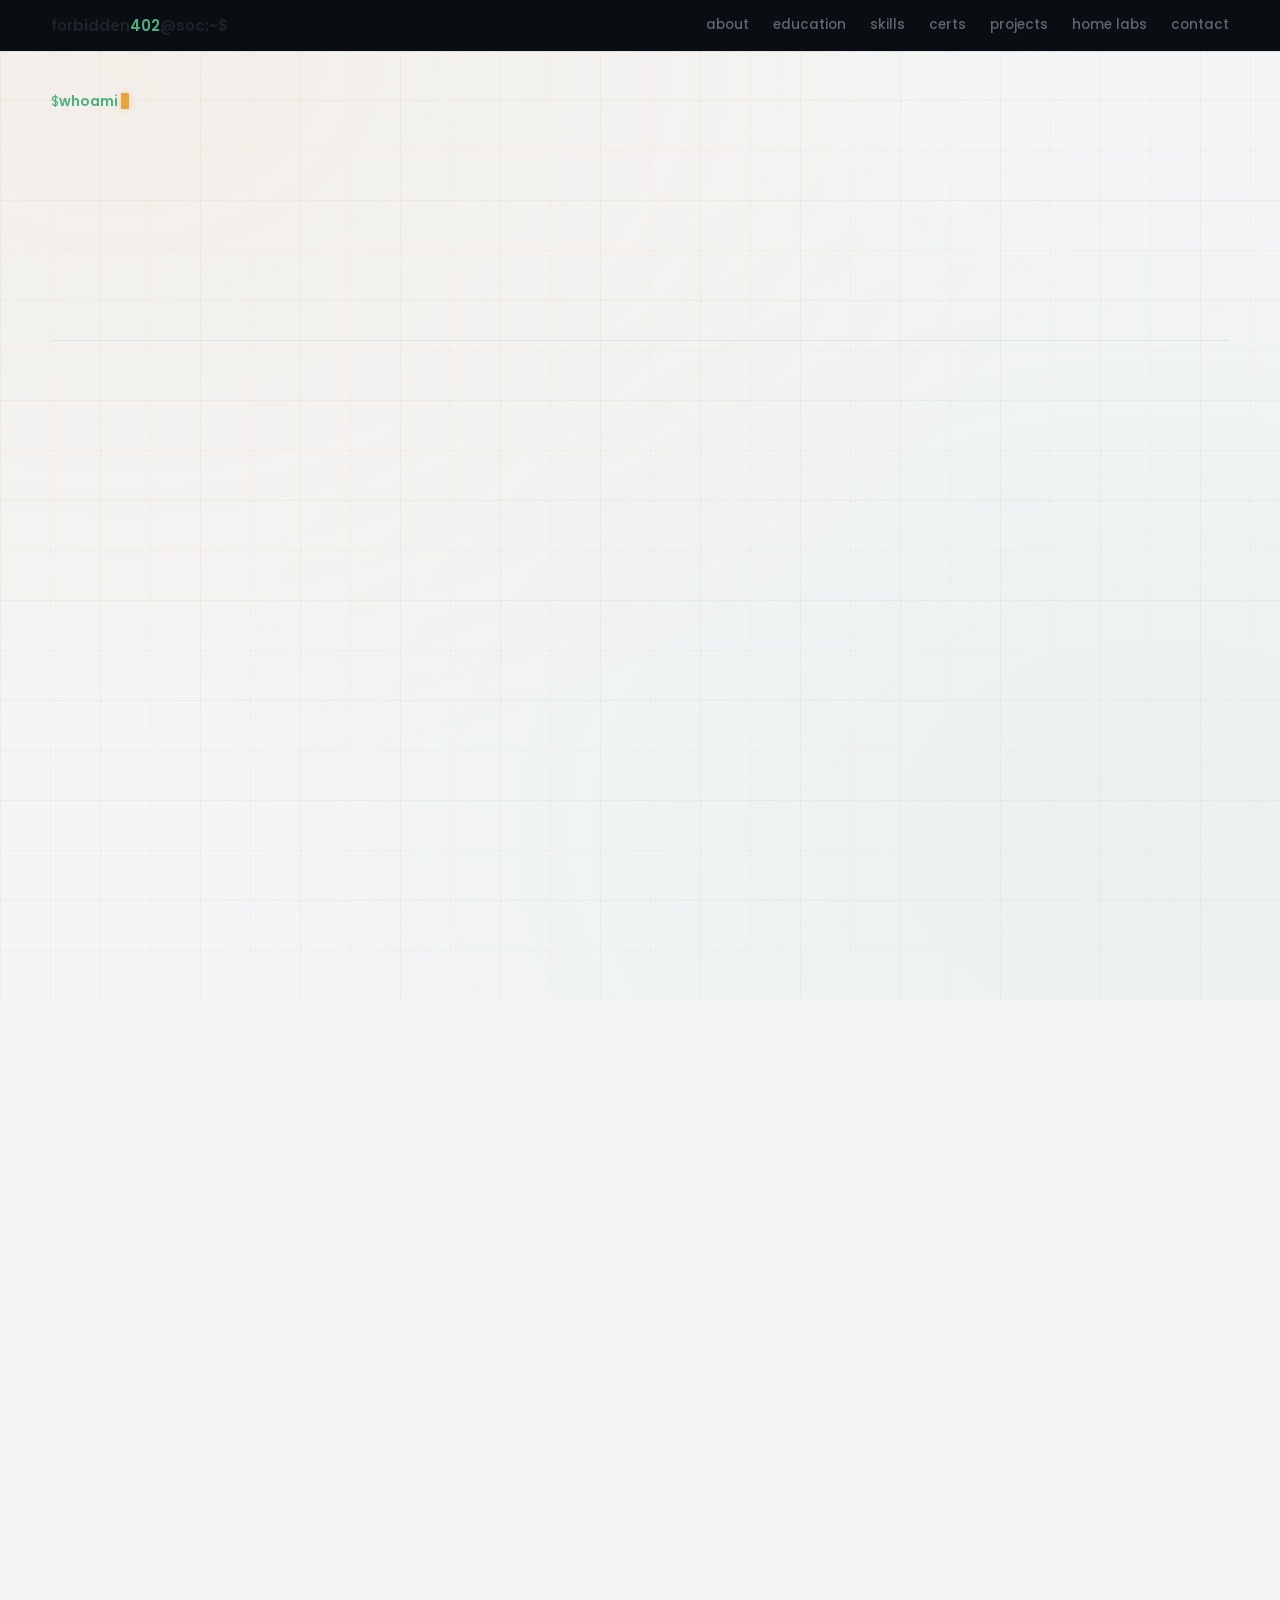
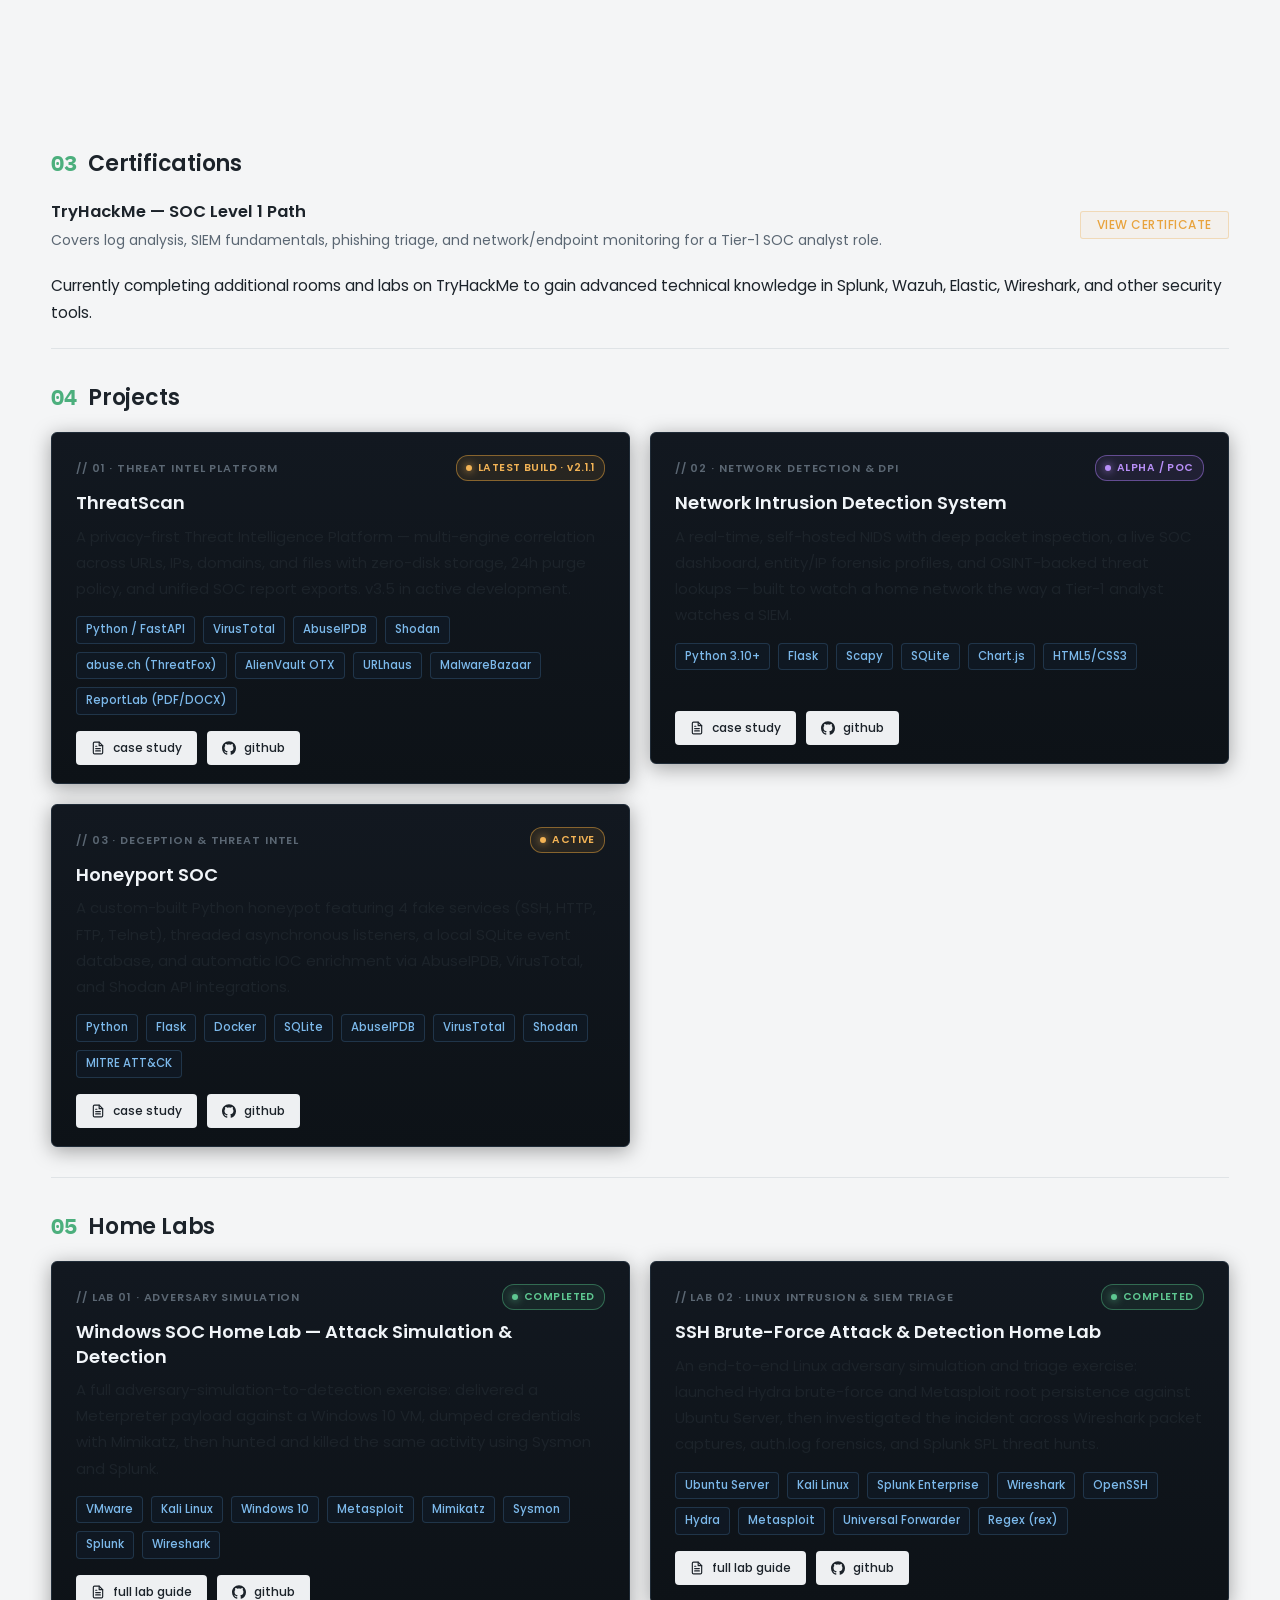
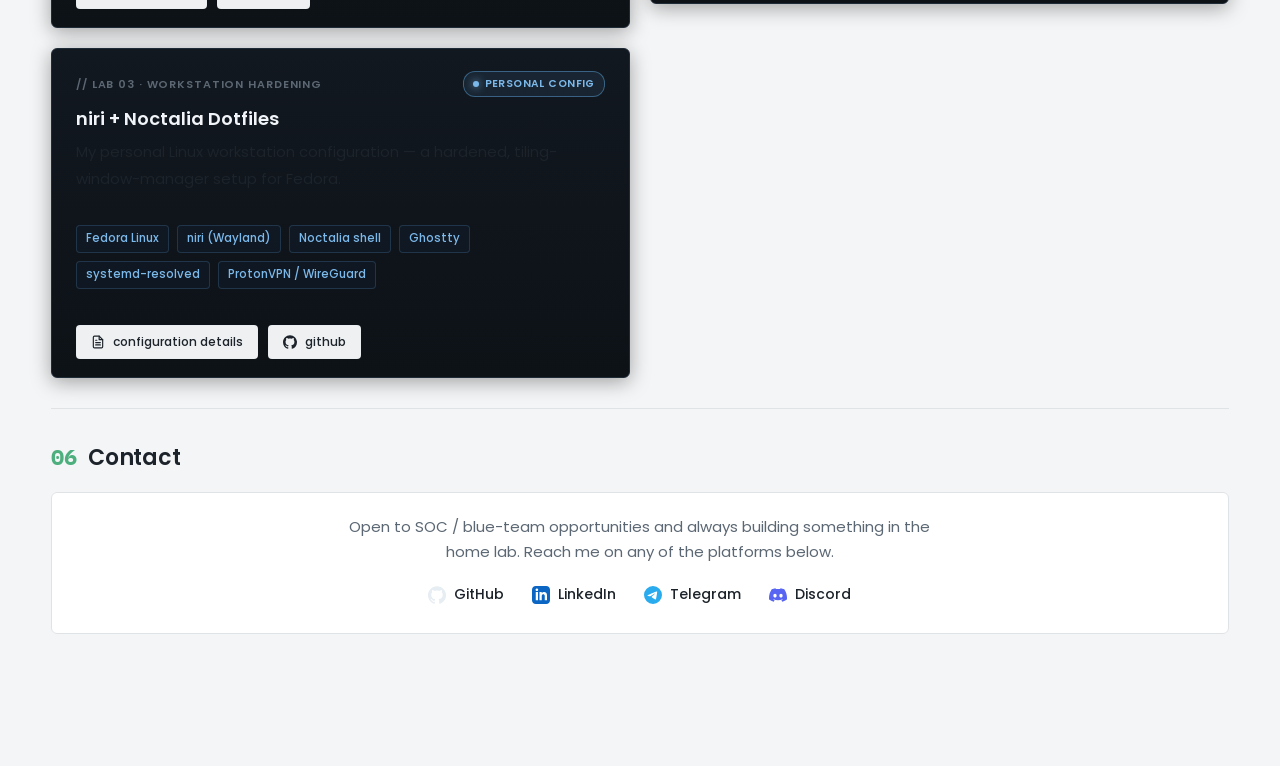
==== commit 1cdbfac6: "feat: added ubuntu ssh home lab and standardized case study telemetry" ====
--- a/index.html
+++ b/index.html
@@ -9,7 +9,7 @@
 <link rel="preconnect" href="https://fonts.googleapis.com">
 <link rel="preconnect" href="https://fonts.gstatic.com" crossorigin>
 <link href="https://fonts.googleapis.com/css2?family=Poppins:wght@300;400;500;600;700;800&family=IBM+Plex+Mono:wght@400;500;600&display=swap" rel="stylesheet" fetchpriority="high">
-<link rel="stylesheet" href="/static/style.css?v=6.7" fetchpriority="high">
+<link rel="stylesheet" href="/static/style.css?v=7.0" fetchpriority="high">
 <script>
   document.documentElement.classList.add('js-anim');
   if('scrollRestoration' in history) history.scrollRestoration = 'manual';
@@ -196,6 +196,10 @@
               <svg class="btn-icon" viewBox="0 0 24 24" fill="none" stroke="currentColor" stroke-width="2" stroke-linecap="round" stroke-linejoin="round" aria-hidden="true"><path d="M14 2H6a2 2 0 0 0-2 2v16a2 2 0 0 0 2 2h12a2 2 0 0 0 2-2V8z"></path><polyline points="14 2 14 8 20 8"></polyline><line x1="16" y1="13" x2="8" y2="13"></line><line x1="16" y1="17" x2="8" y2="17"></line><polyline points="10 9 9 9 8 9"></polyline></svg>
               case study
             </a>
+            <a class="btn-source" href="https://github.com/forbidden402/Threat-Intelligence" target="_blank" rel="noopener">
+              <svg class="btn-icon" viewBox="0 0 24 24" fill="currentColor" aria-hidden="true"><path d="M12 .297c-6.63 0-12 5.373-12 12 0 5.303 3.438 9.8 8.205 11.385.6.113.82-.258.82-.577 0-.285-.01-1.04-.015-2.04-3.338.724-4.042-1.61-4.042-1.61-.546-1.385-1.335-1.755-1.335-1.755-1.087-.744.084-.729.084-.729 1.205.084 1.838 1.236 1.838 1.236 1.07 1.835 2.809 1.305 3.495.998.108-.776.417-1.305.76-1.605-2.665-.3-5.466-1.332-5.466-5.93 0-1.31.465-2.38 1.235-3.22-.135-.303-.54-1.523.105-3.176 0 0 1.005-.322 3.3 1.23.96-.267 1.98-.399 3-.405 1.02.006 2.04.138 3 .405 2.28-1.552 3.285-1.23 3.285-1.23.645 1.653.24 2.873.12 3.176.765.84 1.23 1.91 1.23 3.22 0 4.61-2.805 5.625-5.475 5.92.42.36.81 1.096.81 2.22 0 1.606-.015 2.896-.015 3.286 0 .315.21.69.825.57C20.565 22.092 24 17.592 24 12.297c0-6.627-5.373-12-12-12"/></svg>
+              github
+            </a>
           </div>
         </article>
 
@@ -217,6 +221,10 @@
             <a class="btn-source" href="/pages/nids.html">
               <svg class="btn-icon" viewBox="0 0 24 24" fill="none" stroke="currentColor" stroke-width="2" stroke-linecap="round" stroke-linejoin="round" aria-hidden="true"><path d="M14 2H6a2 2 0 0 0-2 2v16a2 2 0 0 0 2 2h12a2 2 0 0 0 2-2V8z"></path><polyline points="14 2 14 8 20 8"></polyline><line x1="16" y1="13" x2="8" y2="13"></line><line x1="16" y1="17" x2="8" y2="17"></line><polyline points="10 9 9 9 8 9"></polyline></svg>
               case study
+            </a>
+            <a class="btn-source" href="https://github.com/forbidden402/Network-Intrusion-Detection-System" target="_blank" rel="noopener">
+              <svg class="btn-icon" viewBox="0 0 24 24" fill="currentColor" aria-hidden="true"><path d="M12 .297c-6.63 0-12 5.373-12 12 0 5.303 3.438 9.8 8.205 11.385.6.113.82-.258.82-.577 0-.285-.01-1.04-.015-2.04-3.338.724-4.042-1.61-4.042-1.61-.546-1.385-1.335-1.755-1.335-1.755-1.087-.744.084-.729.084-.729 1.205.084 1.838 1.236 1.838 1.236 1.07 1.835 2.809 1.305 3.495.998.108-.776.417-1.305.76-1.605-2.665-.3-5.466-1.332-5.466-5.93 0-1.31.465-2.38 1.235-3.22-.135-.303-.54-1.523.105-3.176 0 0 1.005-.322 3.3 1.23.96-.267 1.98-.399 3-.405 1.02.006 2.04.138 3 .405 2.28-1.552 3.285-1.23 3.285-1.23.645 1.653.24 2.873.12 3.176.765.84 1.23 1.91 1.23 3.22 0 4.61-2.805 5.625-5.475 5.92.42.36.81 1.096.81 2.22 0 1.606-.015 2.896-.015 3.286 0 .315.21.69.825.57C20.565 22.092 24 17.592 24 12.297c0-6.627-5.373-12-12-12"/></svg>
+              github
             </a>
           </div>
         </article>
@@ -240,6 +248,10 @@
             <a class="btn-source" href="/pages/honeyport.html">
               <svg class="btn-icon" viewBox="0 0 24 24" fill="none" stroke="currentColor" stroke-width="2" stroke-linecap="round" stroke-linejoin="round" aria-hidden="true"><path d="M14 2H6a2 2 0 0 0-2 2v16a2 2 0 0 0 2 2h12a2 2 0 0 0 2-2V8z"></path><polyline points="14 2 14 8 20 8"></polyline><line x1="16" y1="13" x2="8" y2="13"></line><line x1="16" y1="17" x2="8" y2="17"></line><polyline points="10 9 9 9 8 9"></polyline></svg>
               case study
+            </a>
+            <a class="btn-source" href="https://github.com/forbidden402/honeyport" target="_blank" rel="noopener">
+              <svg class="btn-icon" viewBox="0 0 24 24" fill="currentColor" aria-hidden="true"><path d="M12 .297c-6.63 0-12 5.373-12 12 0 5.303 3.438 9.8 8.205 11.385.6.113.82-.258.82-.577 0-.285-.01-1.04-.015-2.04-3.338.724-4.042-1.61-4.042-1.61-.546-1.385-1.335-1.755-1.335-1.755-1.087-.744.084-.729.084-.729 1.205.084 1.838 1.236 1.838 1.236 1.07 1.835 2.809 1.305 3.495.998.108-.776.417-1.305.76-1.605-2.665-.3-5.466-1.332-5.466-5.93 0-1.31.465-2.38 1.235-3.22-.135-.303-.54-1.523.105-3.176 0 0 1.005-.322 3.3 1.23.96-.267 1.98-.399 3-.405 1.02.006 2.04.138 3 .405 2.28-1.552 3.285-1.23 3.285-1.23.645 1.653.24 2.873.12 3.176.765.84 1.23 1.91 1.23 3.22 0 4.61-2.805 5.625-5.475 5.92.42.36.81 1.096.81 2.22 0 1.606-.015 2.896-.015 3.286 0 .315.21.69.825.57C20.565 22.092 24 17.592 24 12.297c0-6.627-5.373-12-12-12"/></svg>
+              github
             </a>
           </div>
         </article>
@@ -257,7 +269,7 @@
               <span class="proj-tag">// LAB 01 · ADVERSARY SIMULATION</span>
               <span class="proj-status status-completed"><span class="status-pulse"></span>COMPLETED</span>
             </div>
-            <div class="proj-title">SOC Home Lab — Attack Simulation &amp; Detection</div>
+            <div class="proj-title">Windows SOC Home Lab — Attack Simulation &amp; Detection</div>
             <div class="proj-desc">A full adversary-simulation-to-detection exercise: delivered a Meterpreter payload against a Windows 10 VM, dumped credentials with Mimikatz, then hunted and killed the same activity using Sysmon and Splunk.</div>
           </div>
           <div class="stack-row">
@@ -266,10 +278,41 @@
             <span class="chip">Splunk</span><span class="chip">Wireshark</span>
           </div>
           <div class="proj-links">
-            <a class="btn-source" href="/pages/soc-home-lab.html">
+            <a class="btn-source" href="/pages/soc-windows-home-lab.html">
               <svg class="btn-icon" viewBox="0 0 24 24" fill="none" stroke="currentColor" stroke-width="2" stroke-linecap="round" stroke-linejoin="round" aria-hidden="true"><path d="M14 2H6a2 2 0 0 0-2 2v16a2 2 0 0 0 2 2h12a2 2 0 0 0 2-2V8z"></path><polyline points="14 2 14 8 20 8"></polyline><line x1="16" y1="13" x2="8" y2="13"></line><line x1="16" y1="17" x2="8" y2="17"></line><polyline points="10 9 9 9 8 9"></polyline></svg>
               full lab guide
             </a>
+            <a class="btn-source" href="https://github.com/forbidden402/SOC-Home_lab-s" target="_blank" rel="noopener">
+              <svg class="btn-icon" viewBox="0 0 24 24" fill="currentColor" aria-hidden="true"><path d="M12 .297c-6.63 0-12 5.373-12 12 0 5.303 3.438 9.8 8.205 11.385.6.113.82-.258.82-.577 0-.285-.01-1.04-.015-2.04-3.338.724-4.042-1.61-4.042-1.61-.546-1.385-1.335-1.755-1.335-1.755-1.087-.744.084-.729.084-.729 1.205.084 1.838 1.236 1.838 1.236 1.07 1.835 2.809 1.305 3.495.998.108-.776.417-1.305.76-1.605-2.665-.3-5.466-1.332-5.466-5.93 0-1.31.465-2.38 1.235-3.22-.135-.303-.54-1.523.105-3.176 0 0 1.005-.322 3.3 1.23.96-.267 1.98-.399 3-.405 1.02.006 2.04.138 3 .405 2.28-1.552 3.285-1.23 3.285-1.23.645 1.653.24 2.873.12 3.176.765.84 1.23 1.91 1.23 3.22 0 4.61-2.805 5.625-5.475 5.92.42.36.81 1.096.81 2.22 0 1.606-.015 2.896-.015 3.286 0 .315.21.69.825.57C20.565 22.092 24 17.592 24 12.297c0-6.627-5.373-12-12-12"/></svg>
+              github
+            </a>
+          </div>
+        </article>
+
+        <!-- SSH Brute-Force Linux Lab -->
+        <article class="proj">
+          <div class="proj-head">
+            <div class="proj-meta-row">
+              <span class="proj-tag">// LAB 02 · LINUX INTRUSION &amp; SIEM TRIAGE</span>
+              <span class="proj-status status-completed"><span class="status-pulse"></span>COMPLETED</span>
+            </div>
+            <div class="proj-title">SSH Brute-Force Attack &amp; Detection Home Lab</div>
+            <div class="proj-desc">An end-to-end Linux adversary simulation and triage exercise: launched Hydra brute-force and Metasploit root persistence against Ubuntu Server, then investigated the incident across Wireshark packet captures, auth.log forensics, and Splunk SPL threat hunts.</div>
+          </div>
+          <div class="stack-row">
+            <span class="chip">Ubuntu Server</span><span class="chip">Kali Linux</span><span class="chip">Splunk Enterprise</span>
+            <span class="chip">Wireshark</span><span class="chip">OpenSSH</span><span class="chip">Hydra</span>
+            <span class="chip">Metasploit</span><span class="chip">Universal Forwarder</span><span class="chip">Regex (rex)</span>
+          </div>
+          <div class="proj-links">
+            <a class="btn-source" href="/pages/soc-ubuntu-home-lab.html">
+              <svg class="btn-icon" viewBox="0 0 24 24" fill="none" stroke="currentColor" stroke-width="2" stroke-linecap="round" stroke-linejoin="round" aria-hidden="true"><path d="M14 2H6a2 2 0 0 0-2 2v16a2 2 0 0 0 2 2h12a2 2 0 0 0 2-2V8z"></path><polyline points="14 2 14 8 20 8"></polyline><line x1="16" y1="13" x2="8" y2="13"></line><line x1="16" y1="17" x2="8" y2="17"></line><polyline points="10 9 9 9 8 9"></polyline></svg>
+              full lab guide
+            </a>
+            <a class="btn-source" href="https://github.com/forbidden402/soc_ubuntu_home_lab" target="_blank" rel="noopener">
+              <svg class="btn-icon" viewBox="0 0 24 24" fill="currentColor" aria-hidden="true"><path d="M12 .297c-6.63 0-12 5.373-12 12 0 5.303 3.438 9.8 8.205 11.385.6.113.82-.258.82-.577 0-.285-.01-1.04-.015-2.04-3.338.724-4.042-1.61-4.042-1.61-.546-1.385-1.335-1.755-1.335-1.755-1.087-.744.084-.729.084-.729 1.205.084 1.838 1.236 1.838 1.236 1.07 1.835 2.809 1.305 3.495.998.108-.776.417-1.305.76-1.605-2.665-.3-5.466-1.332-5.466-5.93 0-1.31.465-2.38 1.235-3.22-.135-.303-.54-1.523.105-3.176 0 0 1.005-.322 3.3 1.23.96-.267 1.98-.399 3-.405 1.02.006 2.04.138 3 .405 2.28-1.552 3.285-1.23 3.285-1.23.645 1.653.24 2.873.12 3.176.765.84 1.23 1.91 1.23 3.22 0 4.61-2.805 5.625-5.475 5.92.42.36.81 1.096.81 2.22 0 1.606-.015 2.896-.015 3.286 0 .315.21.69.825.57C20.565 22.092 24 17.592 24 12.297c0-6.627-5.373-12-12-12"/></svg>
+              github
+            </a>
           </div>
         </article>
 
@@ -277,7 +320,7 @@
         <article class="proj">
           <div class="proj-head">
             <div class="proj-meta-row">
-              <span class="proj-tag">// LAB 02 · WORKSTATION HARDENING</span>
+              <span class="proj-tag">// LAB 03 · WORKSTATION HARDENING</span>
               <span class="proj-status status-config"><span class="status-pulse"></span>PERSONAL CONFIG</span>
             </div>
             <div class="proj-title">niri + Noctalia Dotfiles</div>
@@ -291,6 +334,10 @@
             <a class="btn-source" href="/pages/niri-dotfiles.html">
               <svg class="btn-icon" viewBox="0 0 24 24" fill="none" stroke="currentColor" stroke-width="2" stroke-linecap="round" stroke-linejoin="round" aria-hidden="true"><path d="M14 2H6a2 2 0 0 0-2 2v16a2 2 0 0 0 2 2h12a2 2 0 0 0 2-2V8z"></path><polyline points="14 2 14 8 20 8"></polyline><line x1="16" y1="13" x2="8" y2="13"></line><line x1="16" y1="17" x2="8" y2="17"></line><polyline points="10 9 9 9 8 9"></polyline></svg>
               configuration details
+            </a>
+            <a class="btn-source" href="https://github.com/forbidden402/niri_V4_noctalia-dotfiles" target="_blank" rel="noopener">
+              <svg class="btn-icon" viewBox="0 0 24 24" fill="currentColor" aria-hidden="true"><path d="M12 .297c-6.63 0-12 5.373-12 12 0 5.303 3.438 9.8 8.205 11.385.6.113.82-.258.82-.577 0-.285-.01-1.04-.015-2.04-3.338.724-4.042-1.61-4.042-1.61-.546-1.385-1.335-1.755-1.335-1.755-1.087-.744.084-.729.084-.729 1.205.084 1.838 1.236 1.838 1.236 1.07 1.835 2.809 1.305 3.495.998.108-.776.417-1.305.76-1.605-2.665-.3-5.466-1.332-5.466-5.93 0-1.31.465-2.38 1.235-3.22-.135-.303-.54-1.523.105-3.176 0 0 1.005-.322 3.3 1.23.96-.267 1.98-.399 3-.405 1.02.006 2.04.138 3 .405 2.28-1.552 3.285-1.23 3.285-1.23.645 1.653.24 2.873.12 3.176.765.84 1.23 1.91 1.23 3.22 0 4.61-2.805 5.625-5.475 5.92.42.36.81 1.096.81 2.22 0 1.606-.015 2.896-.015 3.286 0 .315.21.69.825.57C20.565 22.092 24 17.592 24 12.297c0-6.627-5.373-12-12-12"/></svg>
+              github
             </a>
           </div>
         </article>
--- a/static/style.css
+++ b/static/style.css
@@ -326,7 +326,7 @@
 }
 
 /* HERO */
-.hero{padding:72px 0 48px;border-bottom:1px solid var(--line)}
+.hero{padding:36px 0 24px;border-bottom:1px solid var(--line)}
 .prompt-line{
   font-family:'Poppins',sans-serif;
   color:var(--green);
@@ -368,9 +368,16 @@
 .btn:hover{border-color:var(--amber);text-decoration:none;color:var(--amber)}
 
 /* SECTIONS */
-section{padding:56px 0;border-bottom:1px solid var(--line)}
-.sec-head{display:flex;align-items:baseline;gap:10px;margin-bottom:24px}
-.sec-tag{font-family:'Poppins',sans-serif;font-weight:600;color:var(--muted);font-size:12px;letter-spacing:.05em}
+section{padding:30px 0;border-bottom:1px solid var(--line)}
+.sec-head{display:flex;align-items:baseline;gap:12px;margin-bottom:16px}
+.sec-tag{
+  font-family:'IBM Plex Mono','Poppins',monospace;
+  font-weight:700;
+  color:var(--green);
+  font-size:22px;
+  line-height:1;
+  letter-spacing:-.02em;
+}
 h2{font-family:'Poppins',sans-serif;font-size:22px;font-weight:600;letter-spacing:-.01em}
 
 /* ABOUT & GLOBAL PROSE TYPOGRAPHY */
@@ -382,7 +389,7 @@
   -webkit-font-smoothing: antialiased;
   -moz-osx-font-smoothing: grayscale;
 }
-.about-card{border:1px solid var(--line);border-radius:6px;padding:30px 34px;background:var(--panel)}
+.about-card{border:1px solid var(--line);border-radius:6px;padding:24px 28px;background:var(--panel)}
 .about-p{margin-bottom:14px;max-width:100%}
 .about-p:last-child{margin-bottom:0}
 .about-p strong{color:var(--amber)}
@@ -420,6 +427,7 @@
 
 /* CERTS & EDUCATION (NO BOX) */
 #education, #certs{
+  padding:22px 0;
   min-height:0;
 }
 .cert-row{
@@ -478,16 +486,16 @@
 }
 
 /* WORK GRID (PROJECTS & HOME LABS SIDE-BY-SIDE — UNIFORM BOX SIZES) */
-.work-section{padding:54px 0;border-bottom:1px solid var(--line)}
-.work-grid{display:grid;grid-template-columns:1fr 1fr;gap:32px;align-items:start}
+.work-section{padding:30px 0;border-bottom:1px solid var(--line)}
+.work-grid{display:grid;grid-template-columns:1fr 1fr;gap:20px;align-items:start}
 .work-col{min-width:0}
-.work-col .sec-head{min-height:36px;margin-bottom:22px;display:flex;align-items:baseline;gap:10px}
+.work-col .sec-head{min-height:28px;margin-bottom:16px;display:flex;align-items:baseline;gap:10px}
 
 /* PROJECT CARDS — PROFESSIONAL ELEVATED CYBER AESTHETIC */
 .proj{
   border:1px solid #1f2b37;
   border-radius:6px;
-  margin-bottom:24px;
+  margin-bottom:0;
   background:linear-gradient(180deg, #121820 0%, #0d1217 100%);
   box-shadow:0 4px 20px rgba(0,0,0,.35);
   transition:transform .25s cubic-bezier(.16,1,.3,1),border-color .25s ease,box-shadow .25s ease;
@@ -713,13 +721,13 @@
 .contact-box{
   border:1px solid var(--line);
   border-radius:6px;
-  padding:28px 28px;
+  padding:22px 24px;
   text-align:center;
   background:var(--panel);
 }
 .contact-box p{
   color:var(--muted);
-  margin:0 auto 18px;
+  margin:0 auto 14px;
   max-width:600px;
   font-family:'Poppins',sans-serif;
   font-size:15px;
@@ -849,14 +857,14 @@
   }
 
   /* --- SECTION SPACING: BALANCED RHYTHM --- */
-  section{ padding:38px 0 !important }
-  .work-section{ padding:38px 0 !important }
-  .sec-head{ margin-bottom:18px !important }
+  section{ padding:22px 0 !important }
+  .work-section{ padding:22px 0 !important }
+  .sec-head{ margin-bottom:14px !important }
   h2{ font-size:19px !important; letter-spacing:-.01em !important }
-  .sec-tag{ font-size:11px !important }
+  .sec-tag{ font-size:19px !important; line-height:1 !important }
 
   /* --- HERO --- */
-  .hero{ padding:36px 0 26px !important }
+  .hero{ padding:22px 0 16px !important }
   h1{ font-size:clamp(22px, 5.5vw, 30px) !important; margin-bottom:10px !important; line-height:1.28 !important }
   .role{ font-size:14.5px !important; line-height:1.5 !important; margin-bottom:12px !important }
   .tagline{ font-size:14.5px !important; line-height:1.68 !important; margin-bottom:20px !important }
@@ -876,12 +884,12 @@
 
   /* --- CERTS & EDUCATION --- */
   #education, #certs{
-    padding:22px 0 !important;
+    padding:16px 0 !important;
     min-height:0 !important;
     height:auto !important;
   }
   #education .sec-head, #certs .sec-head{
-    margin-bottom:14px !important;
+    margin-bottom:10px !important;
   }
   .cert-row{
     padding:0 !important;
@@ -1013,22 +1021,42 @@
   }
 
   .wrap{
-    padding-left:16px !important;
-    padding-right:16px !important;
+    padding-left:clamp(12px, 3.5vw, 16px) !important;
+    padding-right:clamp(12px, 3.5vw, 16px) !important;
     padding-top:calc(var(--topbar-h) + env(safe-area-inset-top, 0px) + 10px) !important;
     padding-bottom:calc(56px + env(safe-area-inset-bottom, 0px)) !important;
   }
 
   h2{ font-size:18px !important }
+  .sec-tag{ font-size:18px !important; line-height:1 !important }
+
+  section{ padding:18px 0 !important }
+  .work-section{ padding:18px 0 !important }
+  .hero{ padding:18px 0 12px !important }
+
+  /* Project Cards on compact screens */
+  .proj-head{ padding:14px 14px 10px !important }
+  .proj-title{ font-size:15px !important }
+  .proj-desc{ font-size:13.5px !important; line-height:1.6 !important; margin-bottom:10px !important }
+  .stack-row{ padding:0 14px 10px !important; gap:5px !important }
+  .chip{ font-size:10px !important; padding:2px 6px !important }
+  .proj-links{ padding:0 14px 14px !important; gap:6px !important }
+  .btn-live, .btn-source{ font-size:11.5px !important; padding:7px 12px !important }
+
+  /* About & Contact on compact screens */
+  .about-card{ padding:18px 16px !important }
+  .about-p{ font-size:13.5px !important; line-height:1.65 !important }
+  .contact-box{ padding:18px 16px !important }
+  .contact-box p{ font-size:13.5px !important; line-height:1.6 !important }
 
   /* Space for education & certs */
   #education, #certs{
-    padding:18px 0 !important;
+    padding:14px 0 !important;
     min-height:0 !important;
     height:auto !important;
   }
   #education .sec-head, #certs .sec-head{
-    margin-bottom:12px !important;
+    margin-bottom:8px !important;
   }
 
   /* Skills: 1-col on tiny phones */
